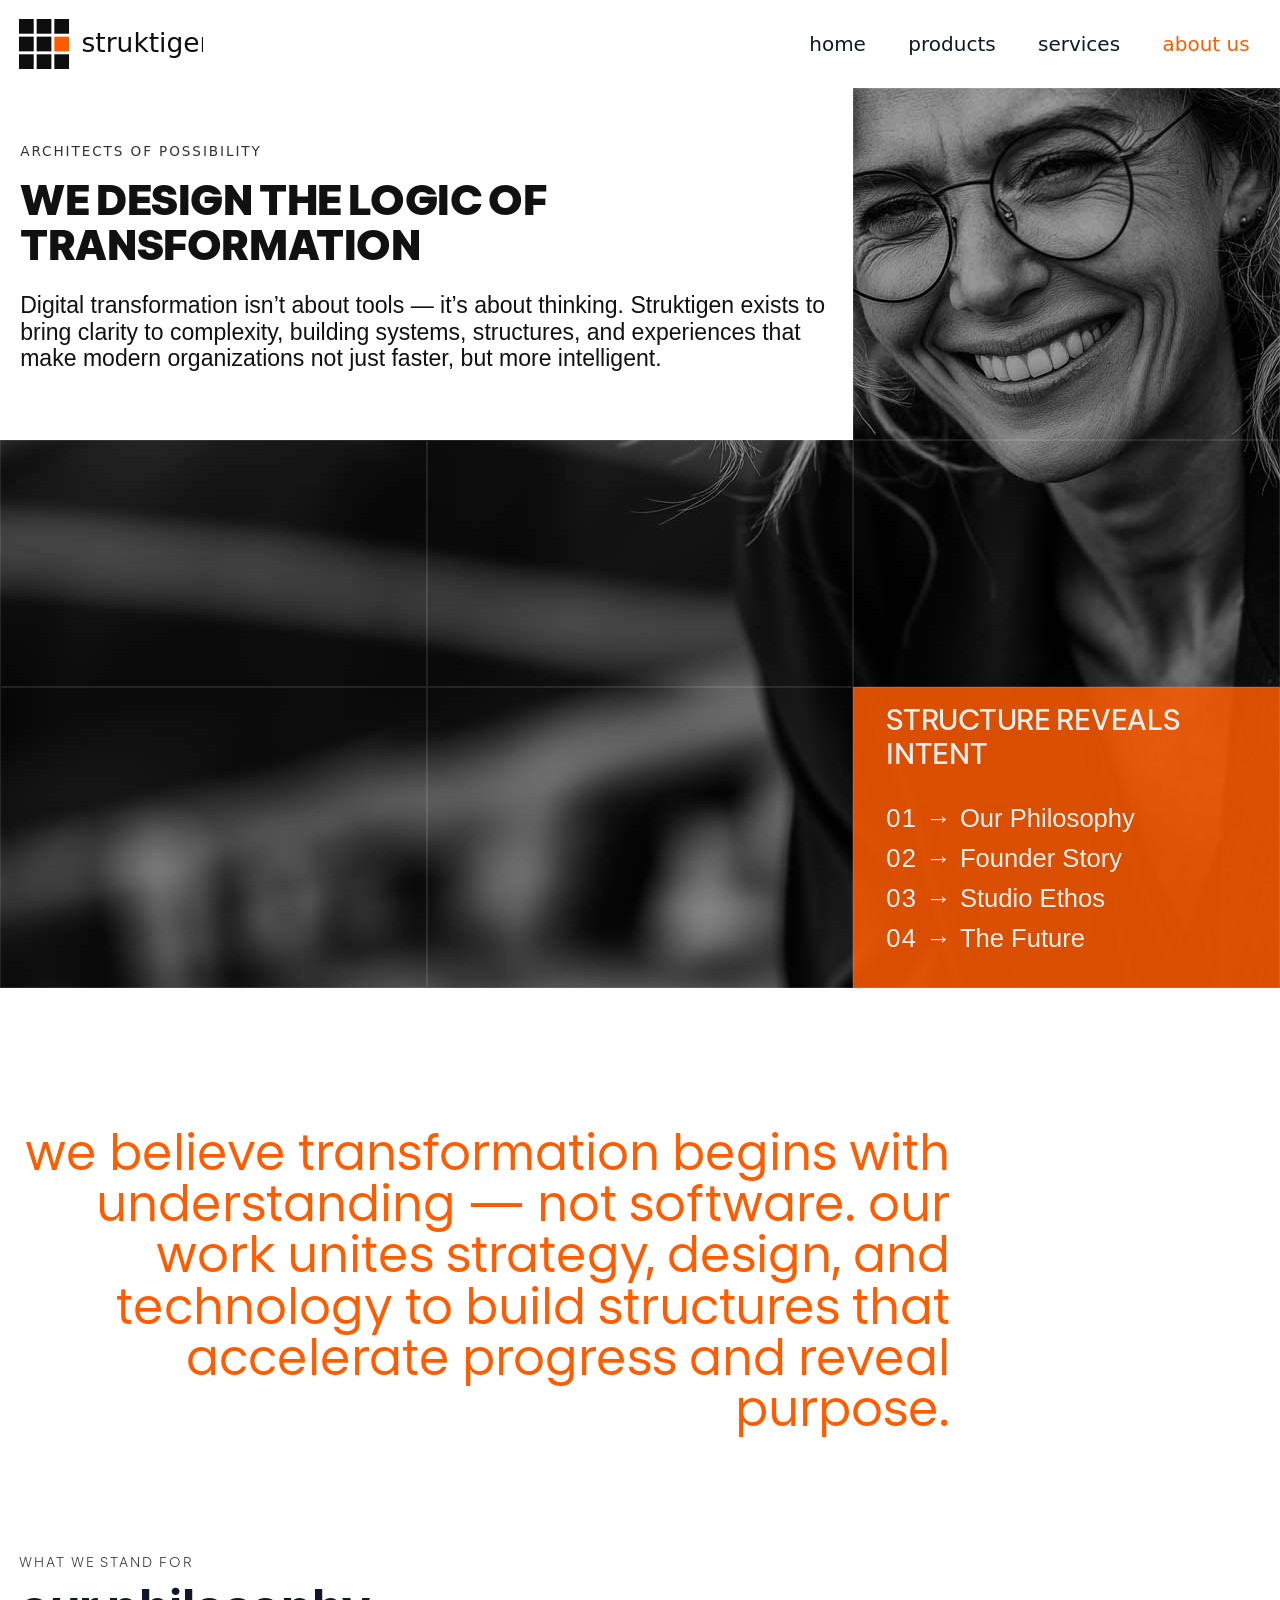
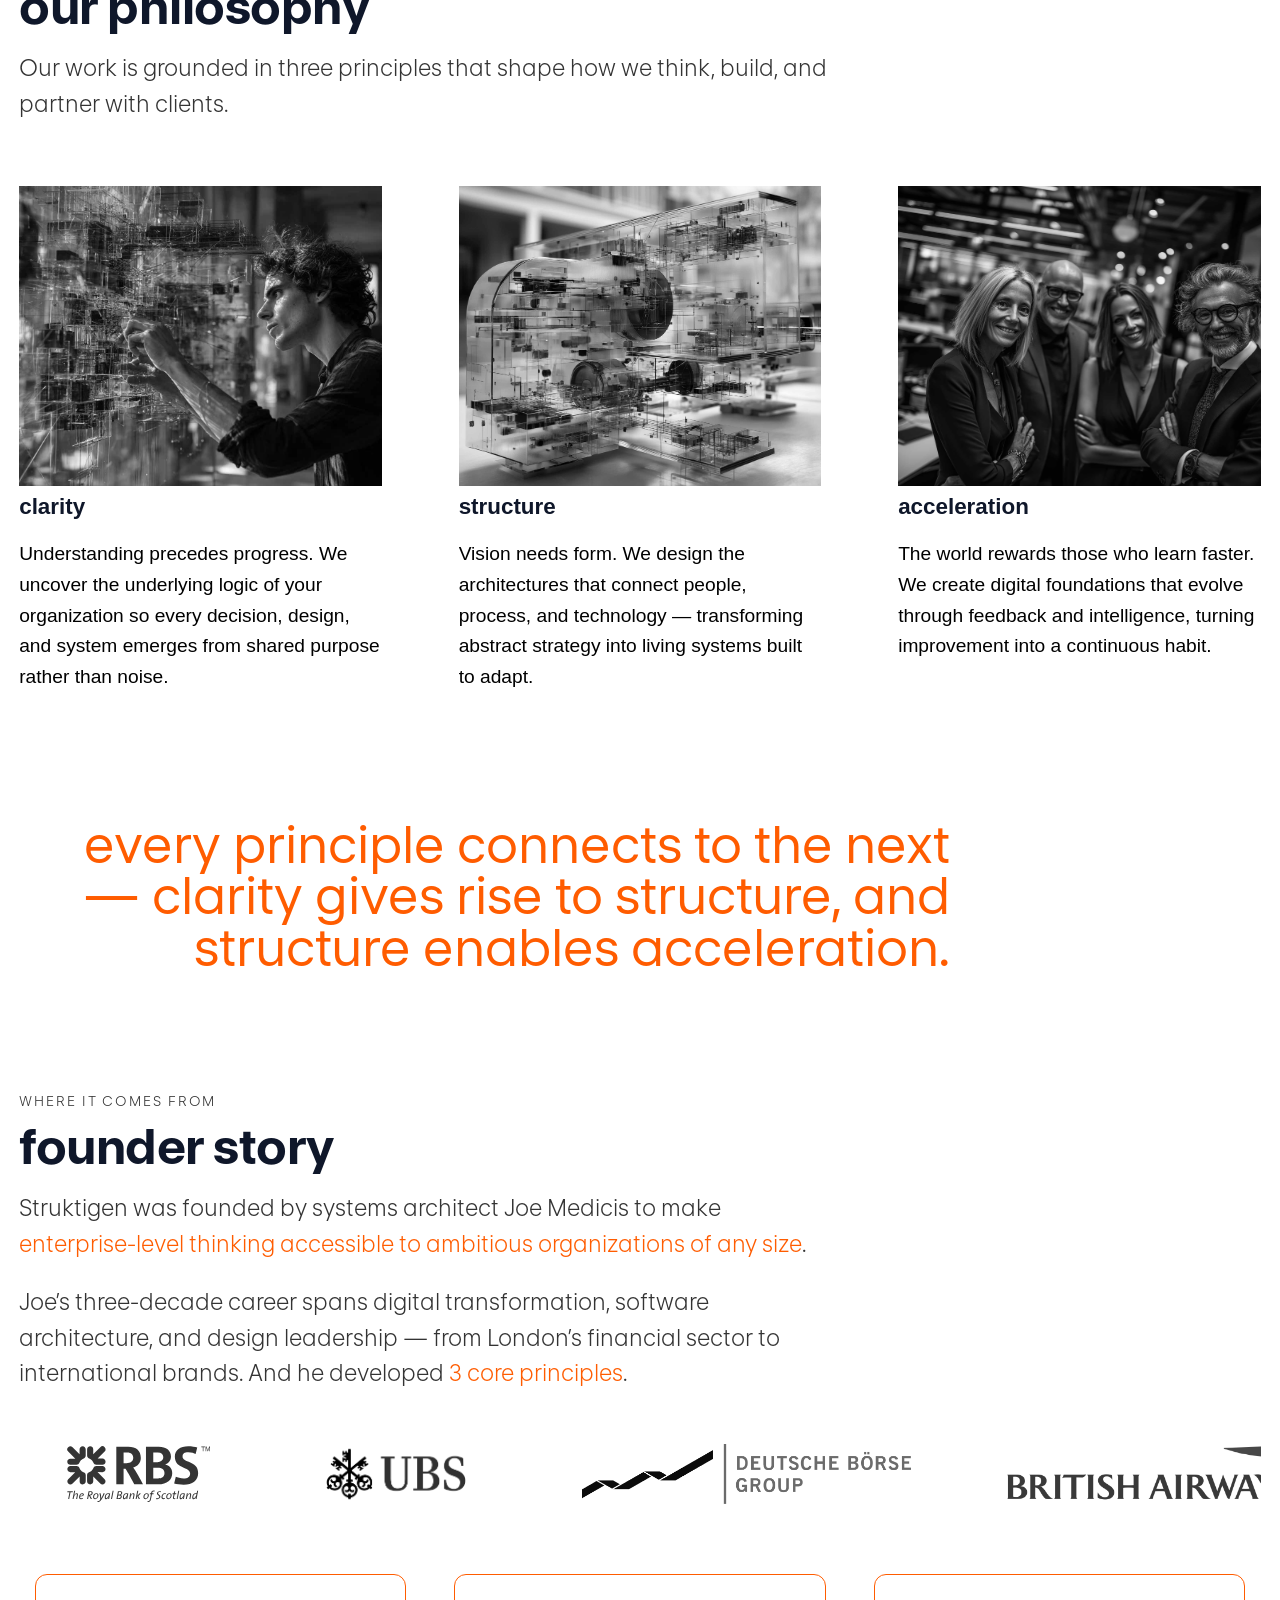
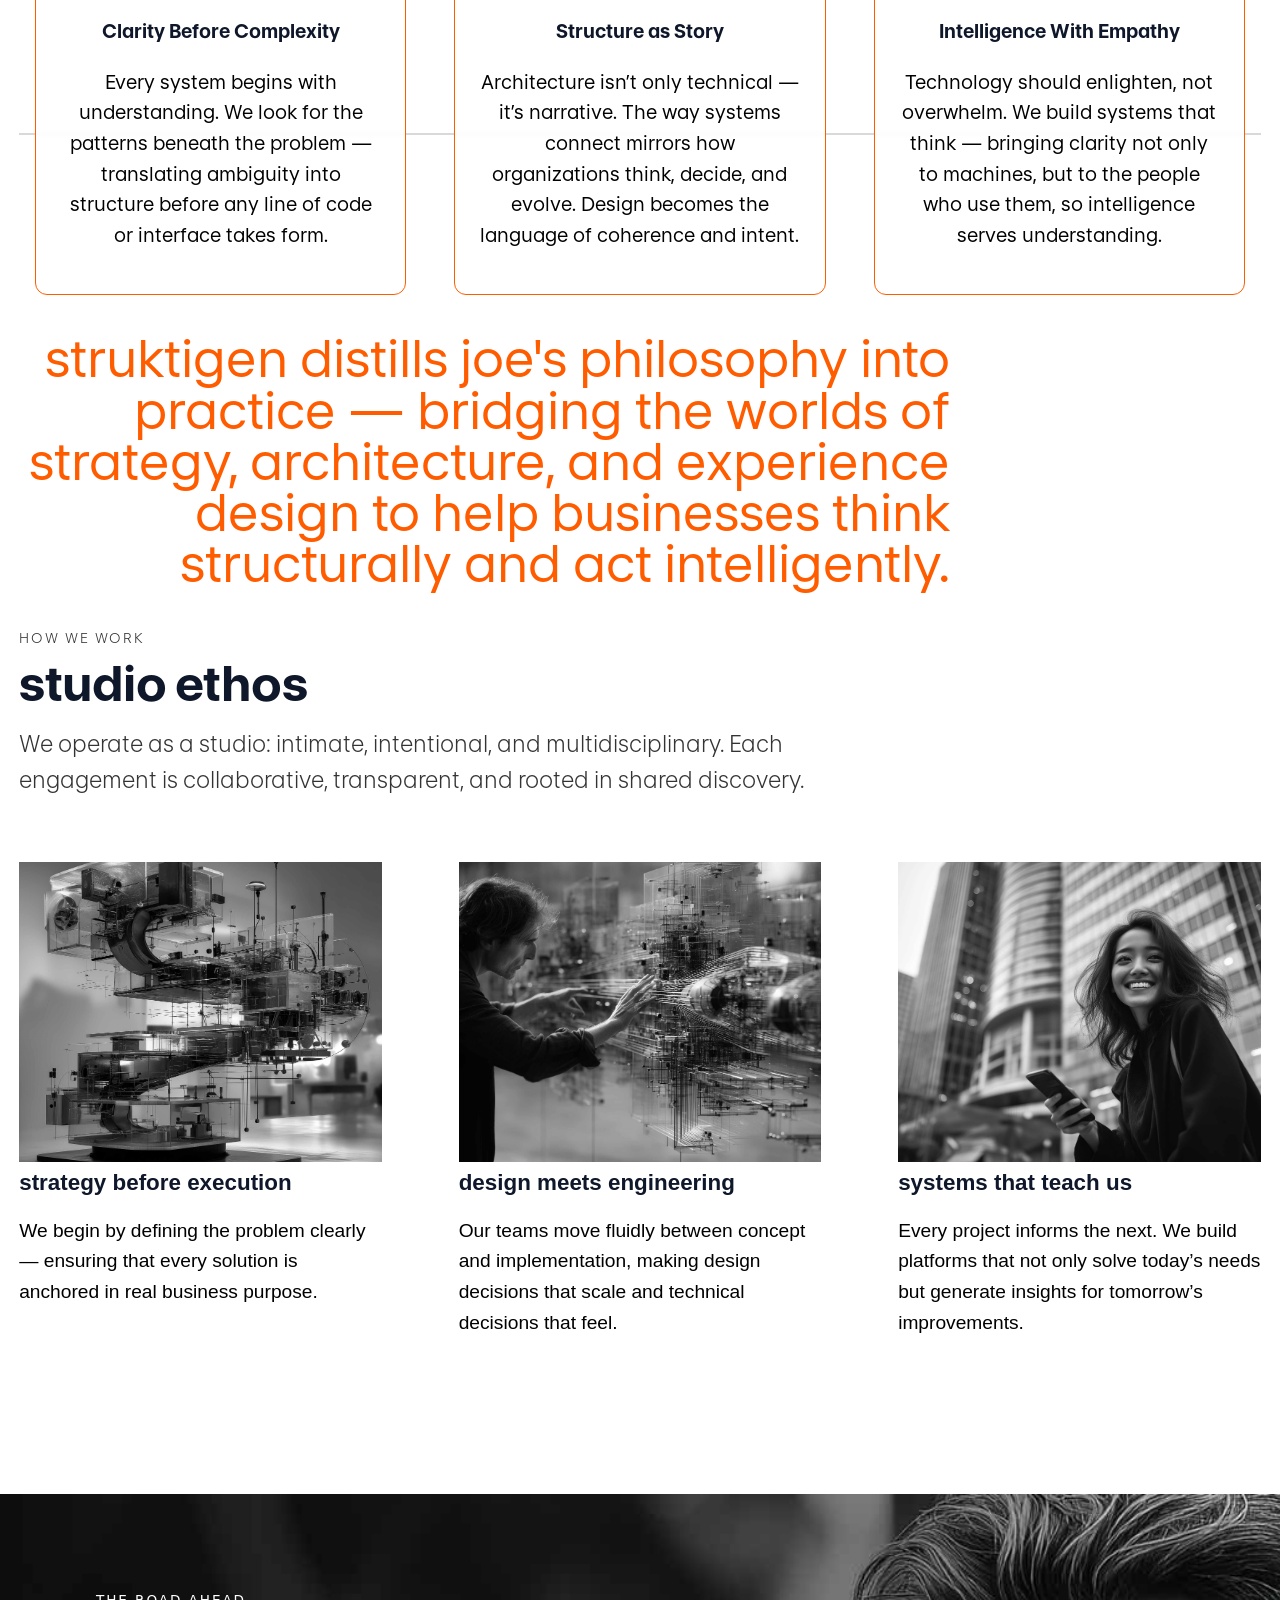
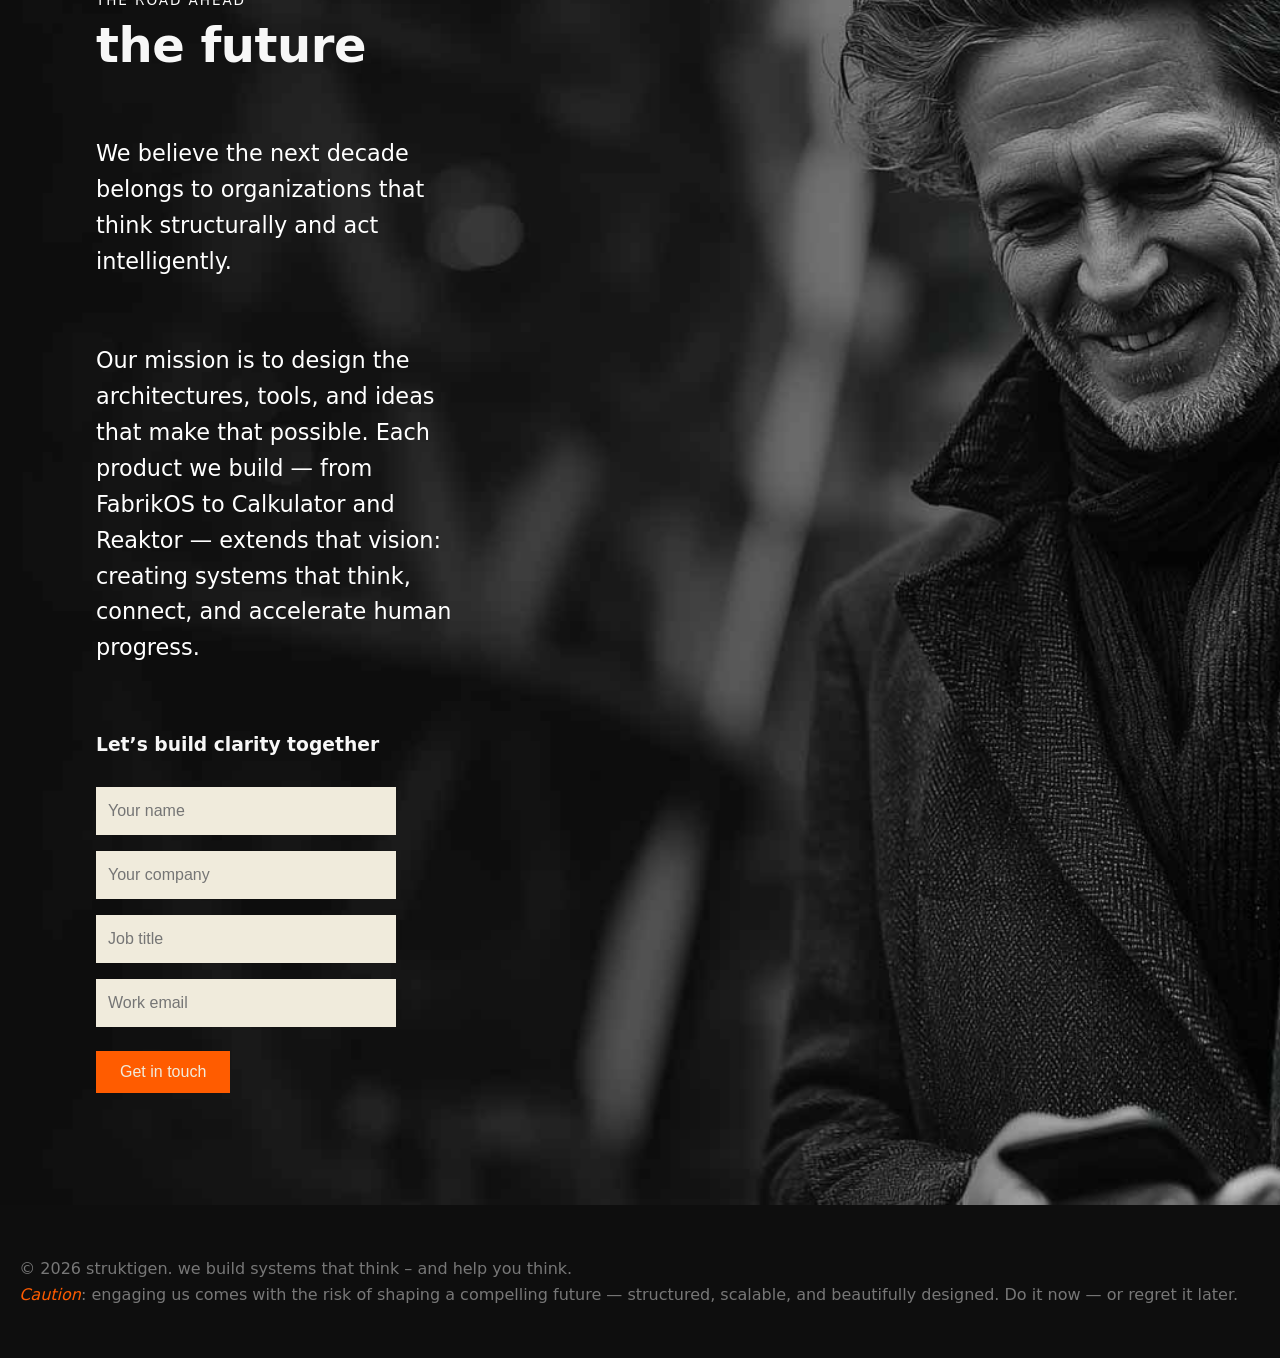
==== about/index.html @ 9c044941 "Added GTM" ====
<!doctype html>

<html lang="en">
<head>
  <meta charset="utf-8" />
  <meta name="viewport" content="width=device-width, initial-scale=1" />
  <title>About Us | Struktigen</title>
  <meta name="description" content="Struktigen exists to bring clarity to complexity — designing the systems, structures, and experiences that make modern organizations faster, smarter, and more human."/>
  <link rel="stylesheet" href="/assets/styles.css" />
  <link rel="icon" href="data:image/svg+xml;utf8,
    <svg xmlns='http://www.w3.org/2000/svg' viewBox='0 0 136 136'>
      <style>
        rect.black { fill: %230E0E0E; }
        rect.accent { fill: %23FF5C00; }
        @media (prefers-color-scheme: dark) {
          rect.black { fill: %23FFFFFF; }
          rect.accent { fill: %23FF5C00; }
        }
      </style>
      <rect width='136' height='136' fill='none'/>
      <g>
        <rect class='black' x='0' y='0' width='40' height='40'/>
        <rect class='black' x='48' y='0' width='40' height='40'/>
        <rect class='black' x='96' y='0' width='40' height='40'/>
        <rect class='black' x='0' y='48' width='40' height='40'/>
        <rect class='black' x='48' y='48' width='40' height='40'/>
        <rect class='accent' x='96' y='48' width='40' height='40'/>
        <rect class='black' x='0' y='96' width='40' height='40'/>
        <rect class='black' x='48' y='96' width='40' height='40'/>
        <rect class='black' x='96' y='96' width='40' height='40'/>
      </g>
    </svg>">  
<!-- Google Tag Manager -->
    <script>(function(w,d,s,l,i){w[l]=w[l]||[];w[l].push({'gtm.start':
    new Date().getTime(),event:'gtm.js'});var f=d.getElementsByTagName(s)[0],
    j=d.createElement(s),dl=l!='dataLayer'?'&l='+l:'';j.async=true;j.src=
    'https://www.googletagmanager.com/gtm.js?id='+i+dl;f.parentNode.insertBefore(j,f);
    })(window,document,'script','dataLayer','GTM-P2HPC898');</script>
    <!-- End Google Tag Manager -->

  <link rel="preconnect" href="https://fonts.googleapis.com">
  <link rel="preconnect" href="https://fonts.gstatic.com" crossorigin>
  <link rel="preload" href="https://fonts.googleapis.com/css2?family=Inter:ital,opsz,wght@0,14..32,100..900;1,14..32,100..900&family=Lato:ital,wght@0,100;0,300;0,400;0,700;0,900;1,100;1,300;1,400;1,700;1,900&family=Special+Gothic+Expanded+One&display=swap" rel="stylesheet">

  <link rel="preload" href="/assets/fonts/guggenheim-sans/woff/Guggenheim-Thin.woff2" as="font" type="font/woff2" >
  <link rel="preload" href="/assets/fonts/guggenheim-sans/woff/Guggenheim-Light.woff2" as="font" type="font/woff2" >
  <link rel="preload" href="/assets/fonts/guggenheim-sans/woff/Guggenheim-Regular.woff2" as="font" type="font/woff2" >
  <link rel="preload" href="/assets/fonts/guggenheim-sans/woff/Guggenheim-Medium.woff2" as="font" type="font/woff2" >
  <link rel="preload" href="/assets/fonts/guggenheim-sans/woff/Guggenheim-Bold.woff2" as="font" type="font/woff2" >
  <link rel="preload" href="/assets/fonts/guggenheim-sans/woff/Guggenheim-Black.woff2" as="font" type="font/woff2" >
  <script defer src="/assets/components.js"></script>
  <script defer src="/assets/navigation.js"></script>
</head>

<body>
    <!-- Google Tag Manager (noscript) -->
    <noscript><iframe src="https://www.googletagmanager.com/ns.html?id=GTM-P2HPC898"
    height="0" width="0" style="display:none;visibility:hidden"></iframe></noscript>
    <!-- End Google Tag Manager (noscript) -->
  <py-header subtitle="">
    <a href="/">home</a>
    <a href="/products/">products</a>
    <a href="/services/">services</a>
    <a href="/about/" class="active">about us</a>
  </py-header>

  <!-- HERO -->
  <section class="hero-container">
    <py-inner-hero
      eyebrow="Architects of Possibility"
      title="We design the logic of transformation"
      lede="Digital transformation isn’t about tools — it’s about thinking. Struktigen exists to bring clarity to complexity, building systems, structures, and experiences that make modern organizations not just faster, but more intelligent."
      focus-title="Structure reveals intent"
      featured-content="<div class='toc'> 
        <div class='toc-entry'><a href='#philosophy' title='Our Philosophy'>Our Philosophy</a></div> 
        <div class='toc-entry'><a href='#founder'  title='Founder Story'>Founder Story</a></div> 
        <div class='toc-entry'><a href='#ethos' title='Studio Ethos'>Studio Ethos</a></div> 
        <div class='toc-entry'><a href='#future' title='The Future'>The Future</a></div>
      </div>"
      image="/assets/img/hero-business-woman-1.jpg"
      overlay="linear-gradient(to bottom, rgba(0,0,0,.05), rgba(0,0,0,.25))"
      position="center 25%"
      min-h="60vh"
      style="product">
    </py-inner-hero>
  </section>

  <main>
    <div class="">

      <!-- INTRO -->
      <div class="wrap" >
        <div class="positioning airy">
        We believe transformation begins with understanding — not software. Our work unites strategy, design, and technology to build structures that accelerate progress and reveal purpose.
        </div>
      </div>

      <!-- PHILOSOPHY -->
      <py-section 
        style="wrap"
        eyebrow="What We Stand For"
        title="Our Philosophy"
        lede="Our work is grounded in three principles that shape how we think, build, and partner with clients."
        style="h3grid nowrap"
        id="philosophy">

        <py-grid style="airy">
          <py-card 
            title="Clarity"
            subtitle="Understanding precedes progress. We uncover the underlying logic of your organization so every decision, design, and system emerges from shared purpose rather than noise."
            image="/assets/img/ai-infra.jpg"></py-card>

          <py-card 
            title="Structure"
            subtitle="Vision needs form. We design the architectures that connect people, process, and technology — transforming abstract strategy into living systems built to adapt."
            image="/assets/img/fabrikos.jpg"></py-card>

          <py-card 
            title="Acceleration"
            subtitle="The world rewards those who learn faster. We create digital foundations that evolve through feedback and intelligence, turning improvement into a continuous habit."
            image="/assets/img/hero3-executive-team-1.jpg"></py-card>
        </py-grid>

        <div class="positioning airy">
          Every principle connects to the next — clarity gives rise to structure, and structure enables acceleration.
        </div>
      </py-section>

      <!-- FOUNDER -->
      <py-section 
        style="wrap"
        eyebrow="Where It Comes From"
        title="Founder Story"
        lede="Struktigen was founded by systems architect Joe Medicis to make <em>enterprise-level thinking accessible to ambitious organizations of any size</em>.<p class='lede'> 
        Joe’s three-decade career spans digital transformation, software architecture, and design leadership — from London’s financial sector to international brands. And he developed <em>3 core principles</em>.</p>"
        style="h3grid nowrap"
        id="founder">

         <py-carousel>

          </py-carousel>

          
          <div class="timeline">
            <div class="node">
                <h3>Clarity Before Complexity</h3>
                <p>Every system begins with understanding. We look for the patterns beneath the problem — translating ambiguity into structure before any line of code or interface takes form.</p>
            </div>

            <div class="node">
                <h3>Structure as Story</h3>
                <p>Architecture isn’t only technical — it’s narrative. The way systems connect mirrors how organizations think, decide, and evolve. Design becomes the language of coherence and intent.</p>
            </div>

            <div class="node">
                <h3>Intelligence With Empathy</h3>
                <p>Technology should enlighten, not overwhelm. We build systems that think — bringing clarity not only to machines, but to the people who use them, so intelligence serves understanding.</p>
            </div>
            </div>

          <div class="positioning">
            Struktigen distills Joe's philosophy into practice — bridging the worlds of strategy, architecture, and experience design to help businesses think structurally and act intelligently.
          </div>
        </div>
      </py-section>

      <!-- ETHOS -->
      <py-section 
        style="wrap"
        eyebrow="How We Work"
        title="Studio Ethos"
        lede="We operate as a studio: intimate, intentional, and multidisciplinary. Each engagement is collaborative, transparent, and rooted in shared discovery."
        style="h3grid nowrap"
        id="ethos">

        <py-grid style="airy">
          <py-card title="Strategy before execution" subtitle="We begin by defining the problem clearly — ensuring that every solution is anchored in real business purpose." image="/assets/img/acrylic-system.jpg"></py-card>
          <py-card title="Design meets engineering" subtitle="Our teams move fluidly between concept and implementation, making design decisions that scale and technical decisions that feel." image="/assets/img/acrylic-interface.jpg"></py-card>
          <py-card title="Systems that teach us" subtitle="Every project informs the next. We build platforms that not only solve today’s needs but generate insights for tomorrow’s improvements." image="/assets/img/hero4-asian-business-woman.jpg"></py-card>
        </py-grid>
      </py-section>

      <!-- FUTURE -->
       <section class="insight-banner last businessman">
        <div class="container">
          <div class="eyebrow">The Road Ahead</div>
          <h2>The Future</h2>
          <p class="lede">
            We believe the next decade belongs to organizations that think structurally and act intelligently.
          </p>
          <p class="lede">
            Our mission is to design the architectures, tools, and ideas that make that possible. 
            Each product we build — from FabrikOS to Calkulator and Reaktor — extends that vision: 
            creating systems that think, connect, and accelerate human progress.
            </p>
          <py-contact-form 
              fields="name, company, title, email" 
              labels='{"name":"Your name","company":"Your company","title":"Job title","email":"Work email"}'
              origin="about"
              title="Let’s build clarity together"
              cta="Get in touch"
              success-msg="Thanks for reaching out! We'll get back to you soon."
              error-msg="Sorry, something went wrong. Please try again later."/>
        </div>
      </section>

    </div>
  </main>

  <py-footer></py-footer>
</body>
</html>
---- assets/styles.css ----
@import url("fonts.css");
@import url("navigation.css");
@import url("grid.css");
@import url("hero.css");
@import url("section.css");
@import url("card.css");
@import url("forms.css");
@import url("carousel.css");
@import url("cta-strip.css");
@import url("popup.css");
@import url("calendar.css");
@import url("faq.css");
/* Minimal, modern styles for Flowen Yôga */
:root{
  --maxw: 1320px;
  --gap: clamp(1.2rem, 5rem, 10rem);
  --radius: 14px;
  --text: #1b1b1d;
  --muted: #333;
  --bg: #ffffff;
  --card: #ffffff;
  --line: #e8e8ef;
  --grid: #d9d9d9;          /* grid line color */
  --brand-white: #f0ebdc;
  /* --brand-primary: #9A0013; */
  --brand-primary: #FF5C00;
  --brand-primary-bg-alpha: rgba(41, 69, 101, 0.5);
  --brand-secondary: #5C00FF;
  --brand-secondary-bg-alpha: rgba(86, 155, 151, 0.5);
  --brand-terciary: #00FF5C;
  --timeline-gap: clamp(1.5rem, 4vw, 3rem);
  --brand-primary-black: #0E0E0E;


  /* Color system */
  --accent-a: #5C00FF;       /* #0057ff; Bauhaus blue */
  --accent-b: #FF5C00;       /* #ff2b70; Bauhaus magenta */
  --accent-c: #00FF5C;       /* #38c172; Bauhaus green */
  /* Opacities for circles */
  --op-a: 0.38;
  --op-b: 0.38;
  --op-c: 0.38;

  /* Sizing */
  --section-pad: clamp(1rem, 3vw, 3rem);
  --circle-size: clamp(24rem, 52vw, 36rem);
  --gap: clamp(1.5rem, 3vw, 3rem);




  /* Calendar Settings below */
  --start-hour: 6;          /* 06:00 */
  --end-hour: 20;           /* 20:00 */
  --hours: calc(var(--end-hour) - var(--start-hour));
  --grid-bg: #f8f9fb;
  --hour-line: #e6e8ee;
  --accent: #3b82f6;        /* podes ajustar a cor do evento */
  --text: #0f172a;
  /* --muted: #64748b; */
  --radius: 10px;
}

/* @media (prefers-color-scheme: dark){
  :root{
    --bg: #e9e9ea;
    --muted: #a9a9ad;
    --text: #0b0b0c;
    --card: #131316;
    --line: #232327;
  }
} */

*{box-sizing:border-box}
html,body{margin:0;padding:0}
body{
  color:var(--text);
  background:var(--bg);
  font-family: system-ui, -apple-system, Segoe UI, Roboto, Ubuntu, 'Helvetica Neue', Arial, 'Noto Sans';
  line-height:1.6;
}

.wrap{
  max-width:var(--maxw);
  margin:0 auto;
  padding:1.2rem
}

a{color:inherit}

header.site{
  /* border-bottom:1px solid var(--line); */
  /* background:var(--card); */
}

header.site .wrap{
  display:flex; flex-wrap:wrap; gap:1rem;
  align-items:center; justify-content:space-between;
}


header.site a.active {
  color: var(--brand-primary);
  cursor:default
}

header.site a.active:hover {
  background: none;
}

.lead{color:var(--muted)}
h2{font-size:clamp(1.2rem,3.2vw,1.6rem)}
/* Grid + Card */

.btn{
  display:inline-block; text-decoration:none;
  border:1px solid var(--line);
  padding:.55rem .85rem; 
}
.btn:hover{filter:brightness(1.05)}
/* Footer */
footer.site{
  /* border-top:1px solid var(--line); */
  background-color: var(--brand-primary-black);

  color: #777;

  padding:2rem 0; 
}

footer.site em {
  color: var(--brand-primary);
}
/* Utilities */
.stack > * + *{margin-top: .8rem;}
section > h2{margin-top:0.6rem}

.left-align{text-align:left;}
.right-align{text-align:right;}
.center{text-align:center;}
.black-text{color:black;}
.discreet {
  color: var(--muted)
}

.brand h1 em {
  font-style: normal;
  /* color: var(--brand-primary); */
}
.brand h1 a {
  text-decoration: none;
}

.linkoption {
  margin-left: 20px;
  width: 100%;
}

.linkoption h4 {
  margin-top: 1rem;
  margin-bottom: 0;
}

.linkoption:first-child h4 {
  margin-top: 2rem;
}

.linkoption .link-description {
  font-family: 'Guggenheim', 'Helvetica Neue', sans-serif;
  font-weight: 100;
  font-size: 1rem;
  display: none;
}

.linkoption:hover .link-description {
  display: block;
}



.circle-section{
      font-family: 'Guggenheim', 'Helvetica Neue', sans-serif;
      position: relative;
      isolation: isolate; /* ensure blending/opacity stays inside */
      /* padding: var(--section-pad); */
      overflow: hidden;
      min-height: 90vh;
      display: grid;
      place-items: center;
    }

    /* Bauhaus grid backdrop: subtle, asymmetric emphasis */
    .circle-section::before{
      content: "";
      position: absolute;
      inset: 0;
      z-index: -2;
      /* background-image:
        linear-gradient(to right, var(--grid) 1px, transparent 1px),
        linear-gradient(to bottom, var(--grid) 1px, transparent 1px),
        repeating-linear-gradient(to right, transparent 0, transparent 19px, color-mix(in oklab, var(--grid), transparent 60%) 20px),
        repeating-linear-gradient(to bottom, transparent 0, transparent 19px, color-mix(in oklab, var(--grid), transparent 60%) 20px); */
      background-size: 120px 120px, 120px 120px, 20px 20px, 20px 20px;
      background-position: 0 0, 0 0, 0 0, 0 0;
      opacity: 0.5;
    }

    /* A stronger, off-axis guideline to add asymmetry */
    .circle-section::after{
      content: "";
      position: absolute;
      inset: -20% -10% -10% -20%;
      z-index: -1;
      /* background:
        linear-gradient(75deg, transparent 49.7%, color-mix(in oklab, var(--grid), #000 5%) 50%, transparent 50.3%); */
      opacity: 0.5;
      pointer-events: none;
    }

    .circle-section .circle-container{
      width: min(1100px, 100%);
      margin: 0 auto;
      display: grid;
      gap: var(--gap);
    }

    .circle-section header.circle-section-head{
      text-align: center;
      margin-bottom: clamp(2rem, 4vw, 3rem);
    }

    /* .circle-section .eyebrow{
      text-transform: uppercase;
      letter-spacing: .14em;
      font-size: .85rem;
      color: var(--muted-ink);
    } */

    .circle-section h2{
      margin: .5rem 0 0;
      font-size: clamp(2rem, 4vw, 3rem);
      line-height: 1.1;
      font-weight: 600;
      letter-spacing: -0.01em;
    }

    .circle-section .principles-wrap{
      position: relative;
      display: grid;
      place-items: center;
      min-height: calc(var(--circle-size) + 8rem);
    }

    .circle-section .circles{
      position: relative;
      width: calc(var(--circle-size) * 1.9);
      max-width: 100%;
      aspect-ratio: 2 / 1.2;
      margin: 7.5rem 0
    }

    .circle-section .circle{
      position: absolute;
      width: var(--circle-size);
      height: var(--circle-size);
      border-radius: 50%;
      display: grid;
      place-items: center;
      padding: clamp(1rem, 2.5vw, 2rem);
      text-align: center;
      backdrop-filter: blur(0.5px);
      transition: transform .6s cubic-bezier(.2,.8,.2,1), filter .6s ease;
    }

    .circle-section .circle .label{
      font-size: clamp(1.1rem, 1.6vw, 1.4rem);
      font-weight: 800;
      letter-spacing: .02em;
      text-transform: uppercase;
      line-height: 1.2;
    }

    .circle-section .circle .desc{
      margin-top: .6rem;
      font-size: clamp(.9rem, 1.2vw, 1rem);
      color: var(--muted-ink);
      max-width: 28ch;
    }

    /* Positions for overlap */
    .circle-section .circle.a{ 
      left: 0; 
      top: 12%; 
      background: color-mix(in oklab, var(--accent-a), white 84%);
      box-shadow: 0 0 0 1px color-mix(in oklab, var(--accent-a), black 82%) inset;
      opacity: var(--op-a);
    }
    .circle-section .circle.b{ 
      left: 50%; 
      transform: translateX(-50%);
      top: -2%; 
      background: color-mix(in oklab, var(--accent-b), white 84%);
      box-shadow: 0 0 0 1px color-mix(in oklab, var(--accent-b), black 82%) inset;
      opacity: var(--op-b);
    }
    .circle-section .circle.c{ 
      right: 0; 
      top: 18%; 
      background: color-mix(in oklab, var(--accent-c), white 84%);
      box-shadow: 0 0 0 1px color-mix(in oklab, var(--accent-c), black 82%) inset;
      opacity: var(--op-c);
    }

    /* Content card floating over intersections */
    .circle-section .legend{
      position: relative;
      margin-top: clamp(1rem, 2.5vw, 2rem);
      display: grid;
      grid-template-columns: repeat(3, minmax(0, 1fr));
      gap: var(--gap);
    }

    .circle-section .card{
      background: rgba(255,255,255,.8);
      border: 1px solid #e6e6e6;
      border-radius: 16px;
      padding: clamp(1rem, 2.2vw, 1.25rem);
      backdrop-filter: blur(2px);
      box-shadow: 0 8px 24px rgba(0,0,0,.05);
    }

    .circle-section .card h3{
      margin: 0 0 .35rem;
      font-size: 1rem;
      letter-spacing: .08em;
      text-transform: uppercase;
    }

    .circle-section .card p{
      margin: 0;
      color: var(--muted-ink);
      font-size: .95rem;
    }

    /* Hover/Focus micro-interactions */
    .circle:hover{ 
      transform: translateY(-2px) scale(1.02); 
      filter: saturate(1.1); 
      filter: saturate(0.8);
      opacity: 60% !important; 
      z-index: 1;
    }
    .circle-section .card:hover{ transform: translateY(-2px); box-shadow: 0 10px 28px rgba(0,0,0,.08); }

    .circles:has(.circle:hover) .circle:not(:hover) {
      opacity: 0.15;
      filter: blur(1px);
    }
    /* Reduced motion */
    @media (prefers-reduced-motion: reduce){
      .circle-section .circle, .circle-section .card{ transition: none; }
    }

    /* Responsive */
    @media (max-width: 920px){
      :root{ --circle-size: clamp(14rem, 46vw, 20rem); }
      .legend{ grid-template-columns: 1fr; }
      .circle-section{ min-height: auto; }
    }

    @media (max-width: 600px){
      :root{ --circle-size: clamp(12rem, 64vw, 18rem); }
      .circles{ aspect-ratio: 1 / 1; width: 100%; }
      .circle.a{ left: 8%; top: 22%; }
      .circle.b{ left: 50%; top: 6%; transform: translateX(-50%); }
      .circle.c{ right: 8%; top: 38%; }
    }


    section.provenance {
      font-family: 'Guggenheim', 'Helvetica Neue', sans-serif;
      position: relative;
      isolation: isolate;
      overflow: hidden;
      padding: var(--pad);
      /* min-height: 80vh; */
      display: grid;
      /* place-items: center; */
      margin-top: 5rem;
    }

    section.provenance::before {
      content: "";
      position: absolute;
      inset: 0;
      /* background-image:
        linear-gradient(to right, var(--grid) 1px, transparent 1px),
        linear-gradient(to bottom, var(--grid) 1px, transparent 1px); */
      background-size: 100px 100px;
      opacity: 0.35;
      z-index: -1;
    }

    section.provenance .container {
      /* width: min(1100px, 100%); */
      /* margin: 0 auto; */
    }

    /* --- Horizontal logo carousel --- */

    section.provenance .node h3 {
      font-size: 1.1rem;
      text-transform: uppercase;
      letter-spacing: .05em;
      margin-bottom: .5rem;
    }

    section.provenance .node p {
      color: var(--muted);
      font-size: 1rem;
      line-height: 1.4;
    }

    section.provenance footer.section-foot {
      text-align: center;
      margin-top: var(--timeline-gap);
    }

    section.provenance .button {
      display: inline-block;
      text-decoration: none;
      text-transform: uppercase;
      letter-spacing: .1em;
      padding: .9rem 1.6rem;
      background: var(--brand-primary);
      color: #fff;
      /* border-radius: 2rem; */
      font-size: 0.75rem;
      font-weight: 400;
      transition: background .3s ease;
      margin: 1rem 0;
    }

    section.provenance .button:hover {
      background: color-mix(in srgb, var(--accent), #000 20%);
    }


.insight-banner {
  background: url("/assets/img/aifemale.jpg");
  background-position: center;
  background-size: cover;
  background-repeat: no-repeat;
  color: #f7f7f7;
  /* text-align: center; */
  padding: clamp(5rem, 5vw, 4rem) 1.5rem;
  position: relative;
  overflow: hidden;
  margin: 6rem 0;
  padding: clamp(4rem, 8vw, 6rem) ;
}

.insight-banner.businessman {
  background: url("/assets/img/businessman-london.jpg");
  background-position: center;
  background-size: cover;
  background-repeat: no-repeat;
}

/* .insight-banner::before {
  content: "";
  position: absolute;
  inset: 0;
  background-image: 
    linear-gradient(to right, rgba(255,255,255,.06) 1px, transparent 1px),
    linear-gradient(to bottom, rgba(255,255,255,.06) 1px, transparent 1px);
  background-size: 120px 120px;
  opacity: 0.2;
} */

.insight-banner .eyebrow {
  color: white;
}

.insight-banner .lede {
  color: white;
  max-width: 33%;
  margin: 4rem 0;
}

.insight-banner .cta {
  margin: 4rem 0;
}

.insight-banner .button {
  padding: 1rem;
  text-decoration: none;
  
}
.insight-banner .button.alt {
  background: #f7f7f7;
  color: #111;
}
.insight-banner .button.alt:hover {
  background: #ddd;
}


@media (max-width: 600px) {
  .wrap {
   padding: 0.75rem;
   
  }

  .insight-banner {
    padding: 2rem;
  }

  .insight-banner .lede {
    max-width: 90%;
    text-shadow: 0 5px 10px rgba(0,0,0,.85);
  }

  .insight-banner.businessman {
    background-position: 60%;
  }
}
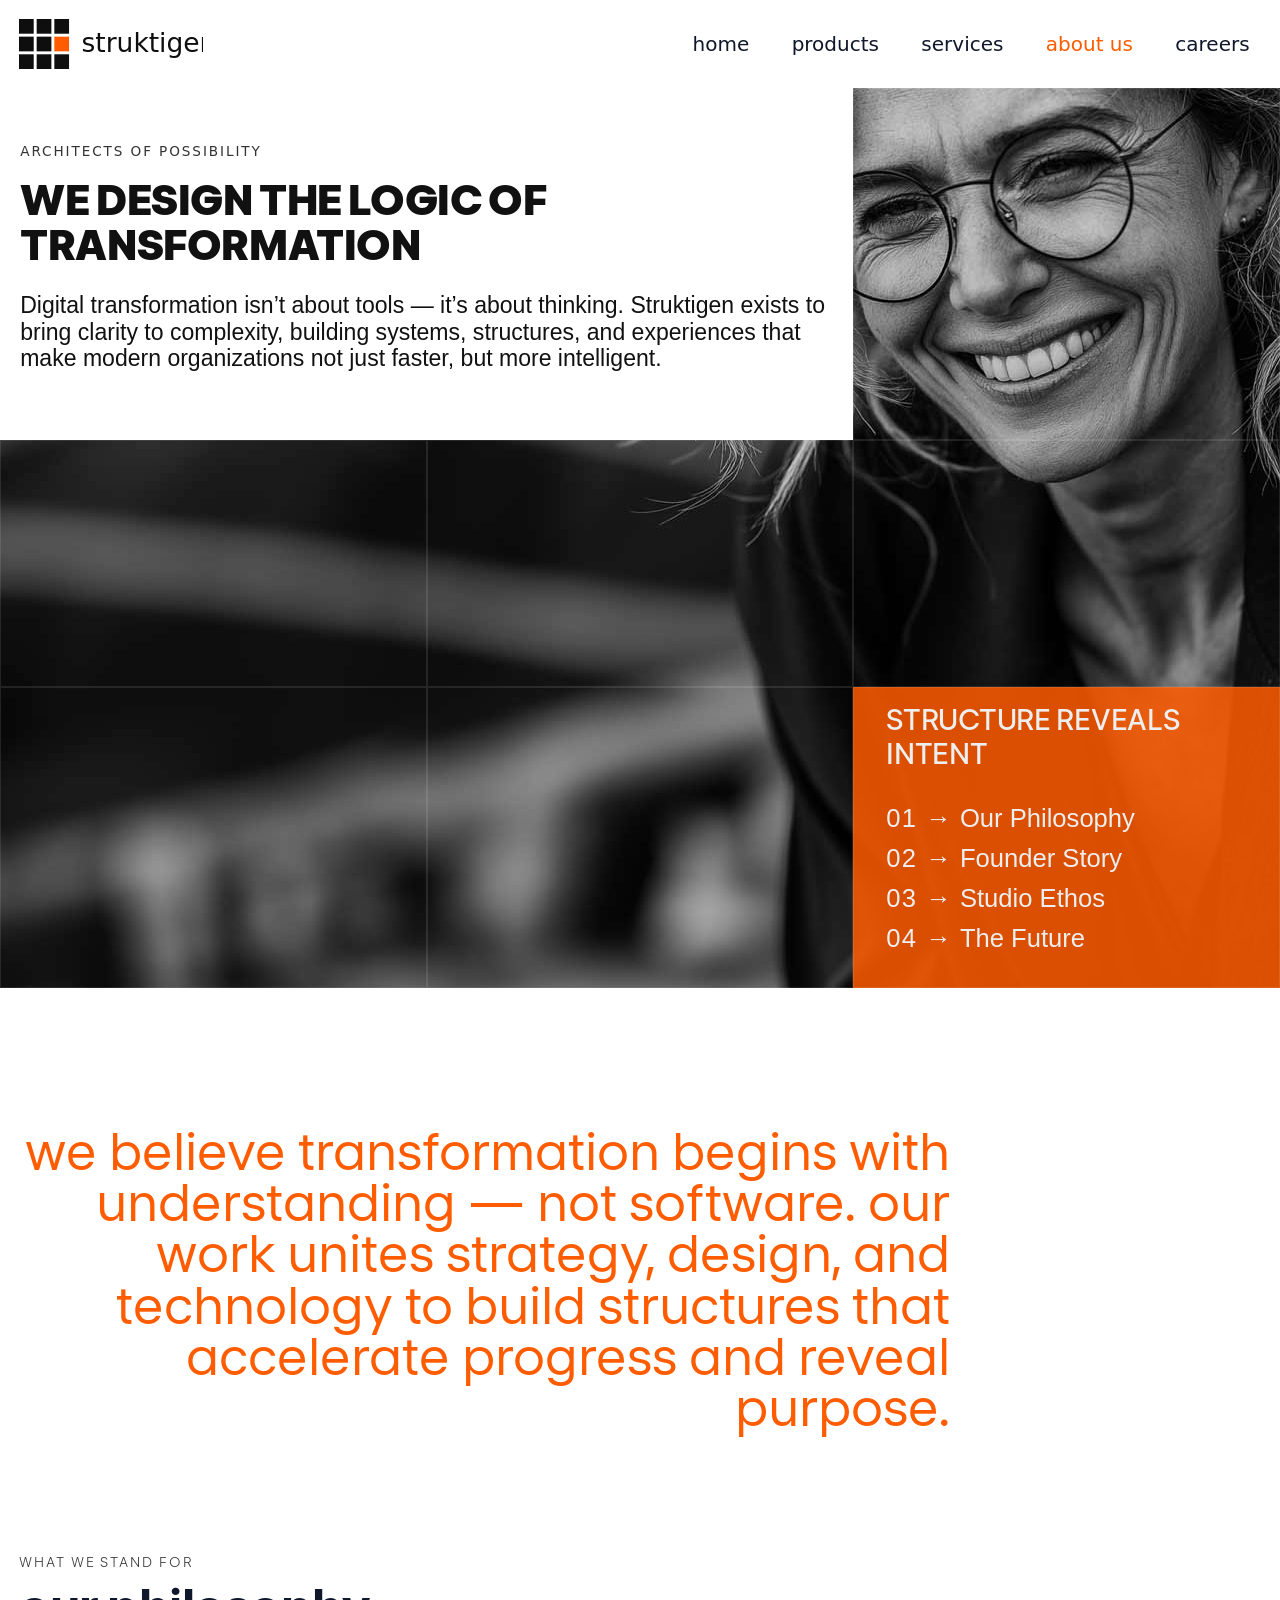
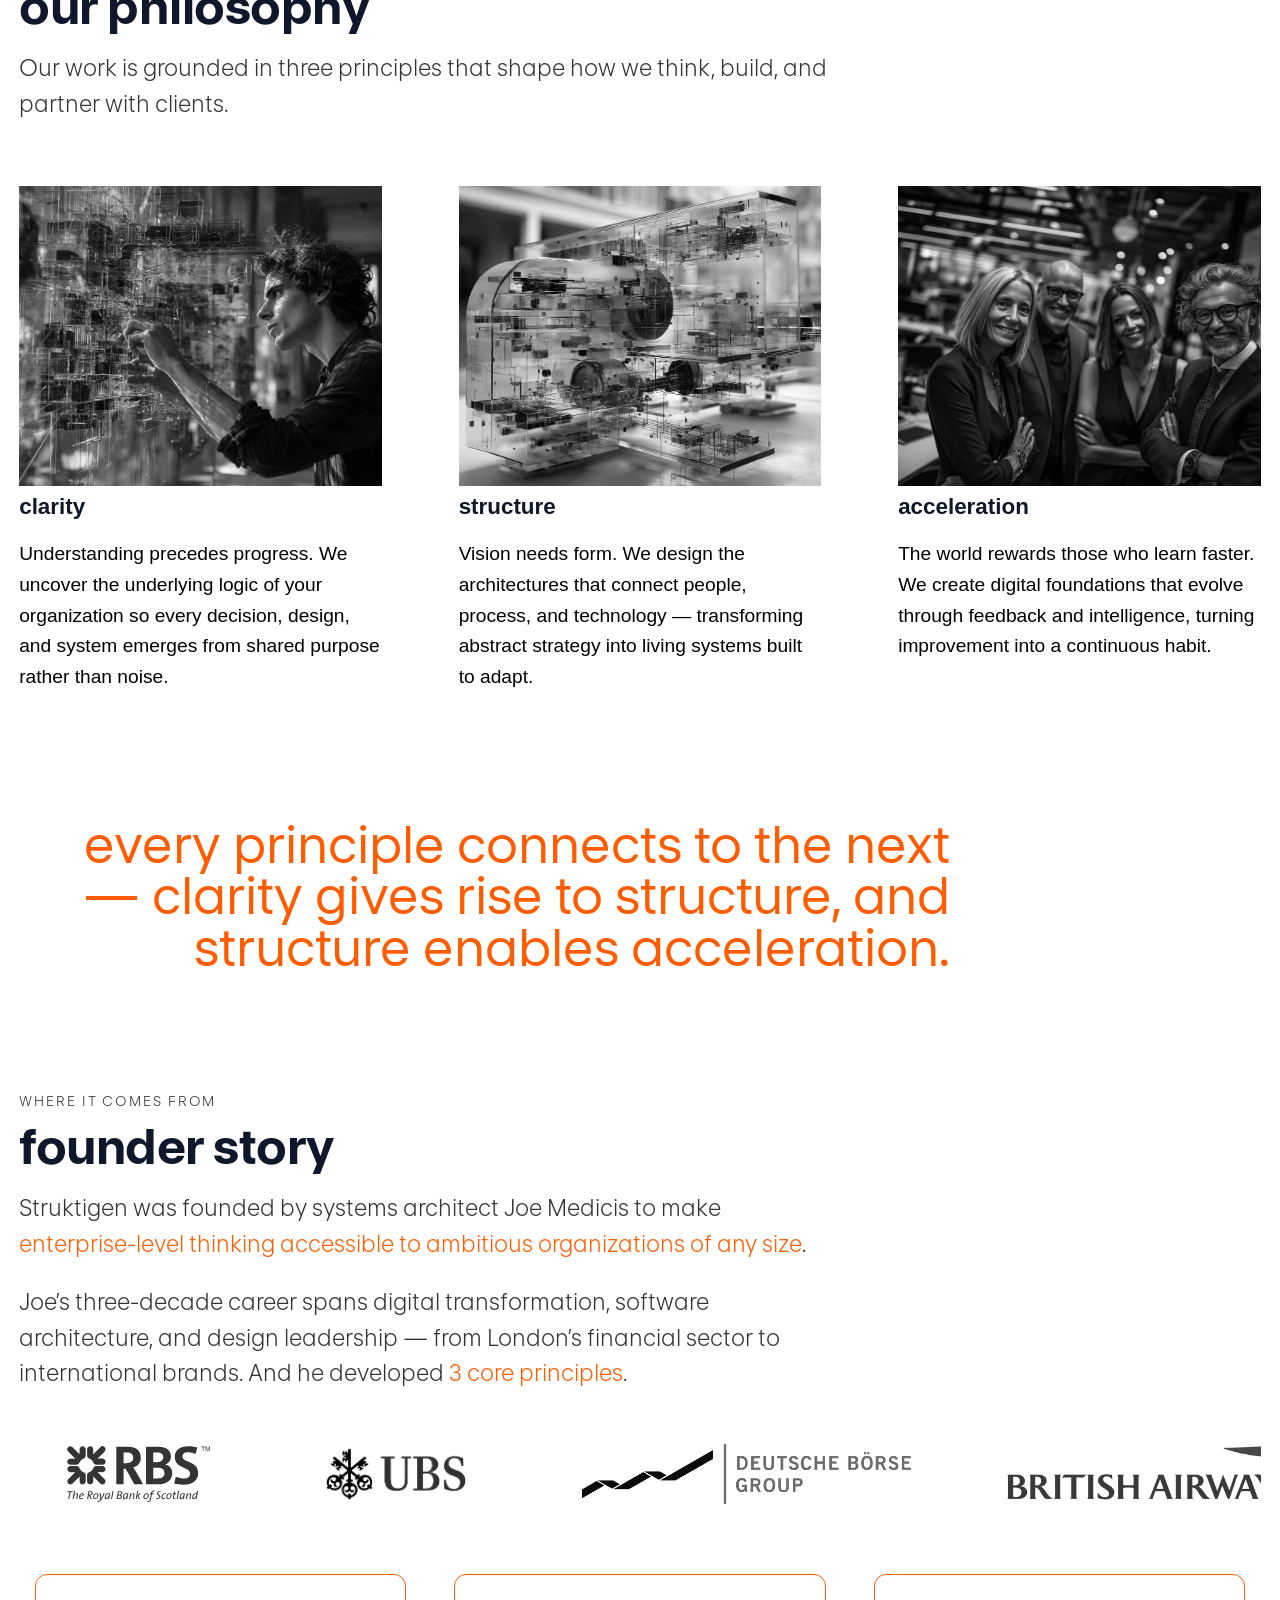
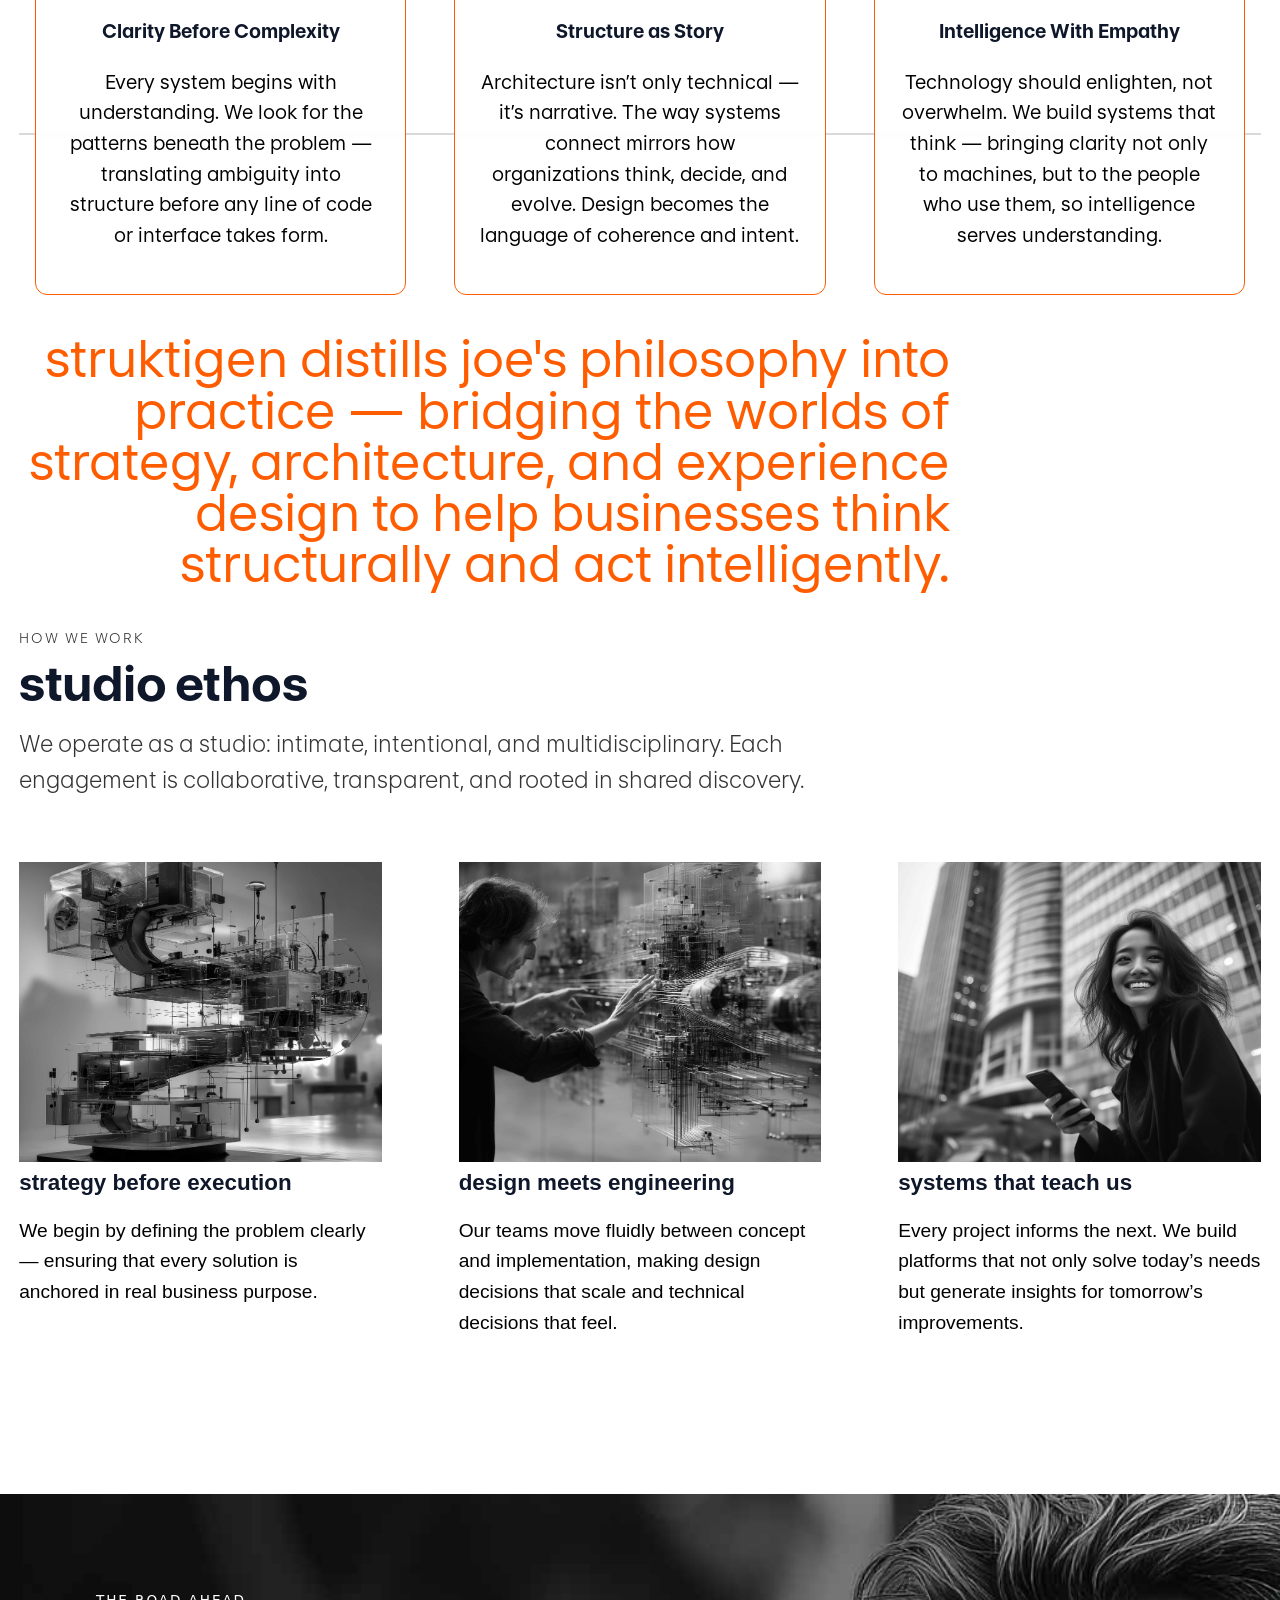
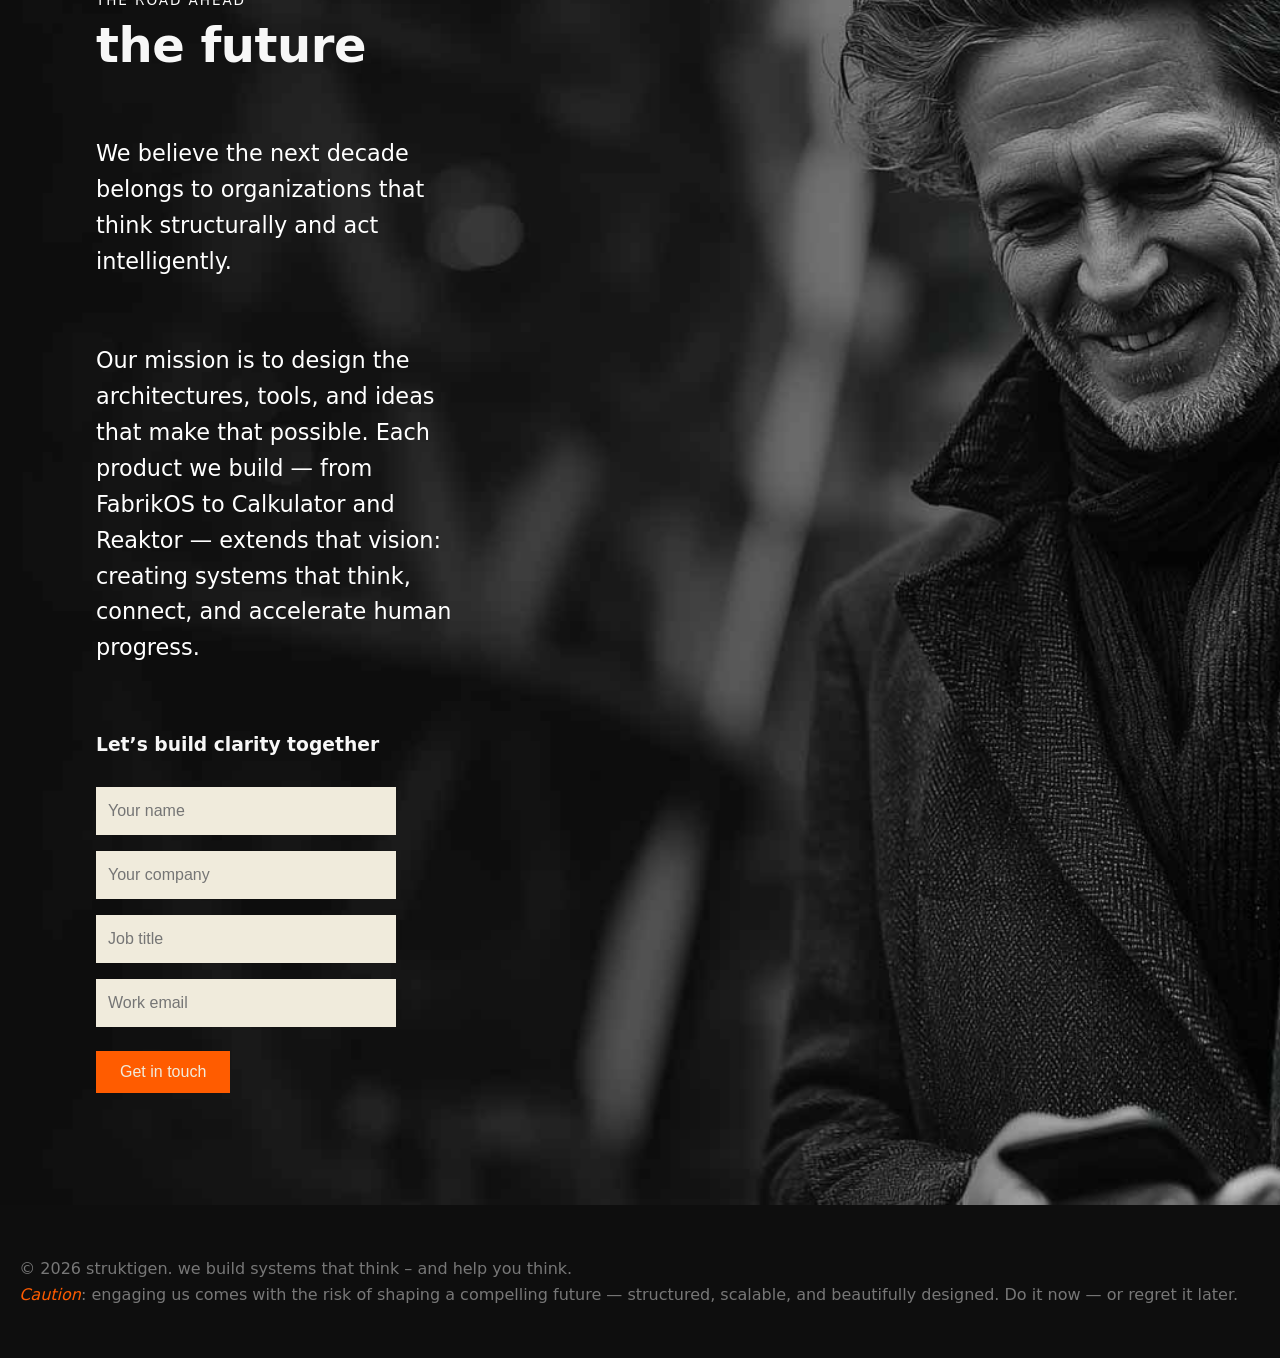
==== commit ccc0f44d: "opern graph annotations" ====
--- a/about/index.html
+++ b/about/index.html
@@ -6,6 +6,11 @@
   <meta name="viewport" content="width=device-width, initial-scale=1" />
   <title>About Us | Struktigen</title>
   <meta name="description" content="Struktigen exists to bring clarity to complexity — designing the systems, structures, and experiences that make modern organizations faster, smarter, and more human."/>
+  <meta property="og:title" content="About Us | Struktigen" />
+  <meta property="og:description" content="Struktigen designs systems, structures, and experiences that make modern organizations faster, smarter, and more human." />
+  <meta property="og:type" content="article" />
+  <meta property="og:url" content="https://struktigen.com/about/" />
+  <meta property="og:image" content="https://struktigen.com/assets/img/og/about.jpg" />
   <link rel="stylesheet" href="/assets/styles.css" />
   <link rel="icon" href="data:image/svg+xml;utf8,
     <svg xmlns='http://www.w3.org/2000/svg' viewBox='0 0 136 136'>
@@ -62,6 +67,8 @@
     <a href="/products/">products</a>
     <a href="/services/">services</a>
     <a href="/about/" class="active">about us</a>
+    <a href="/careers/">careers</a>
+
   </py-header>
 
   <!-- HERO -->
--- a/assets/styles.css
+++ b/assets/styles.css
@@ -505,6 +505,12 @@
   background: #ddd;
 }
 
+.cky-btn-revisit-wrapper {
+  background-color: #111 !important;
+  left: unset !important;
+  right: 15px !important;
+
+}
 
 @media (max-width: 600px) {
   .wrap {
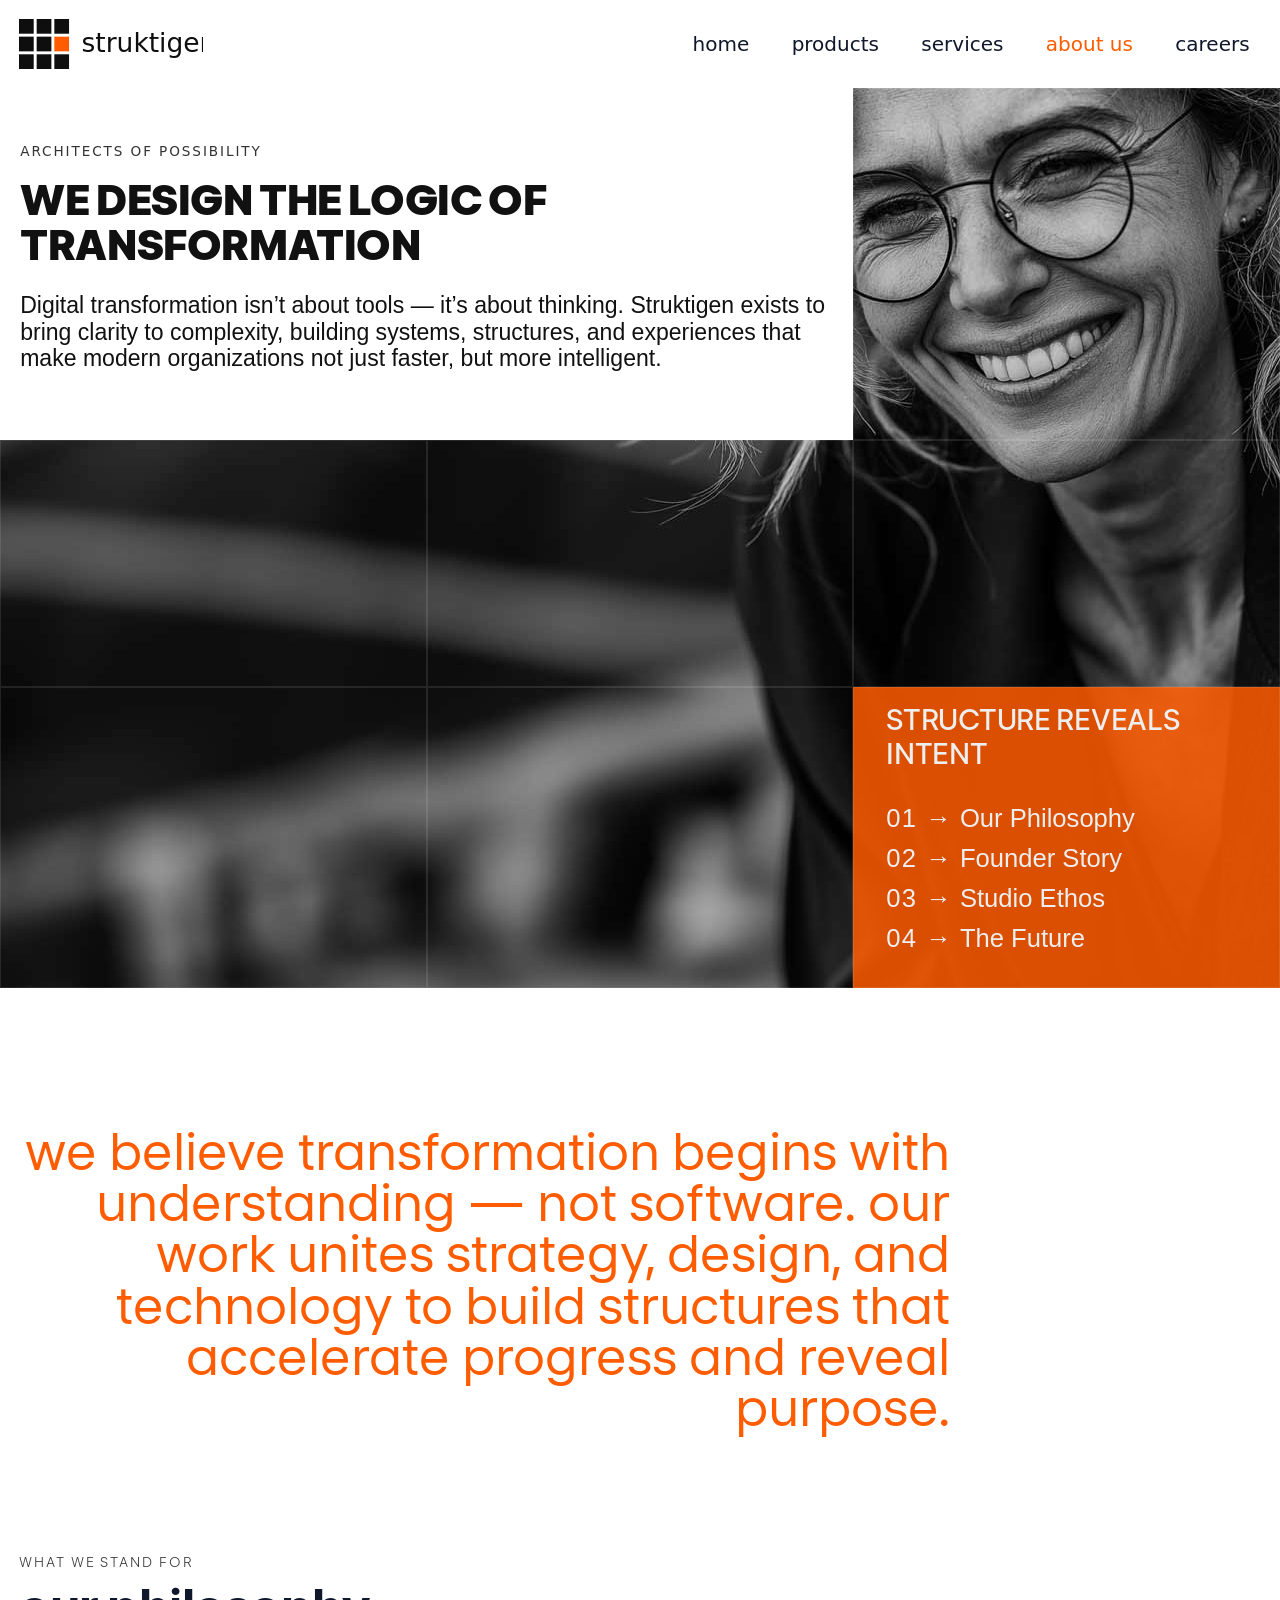
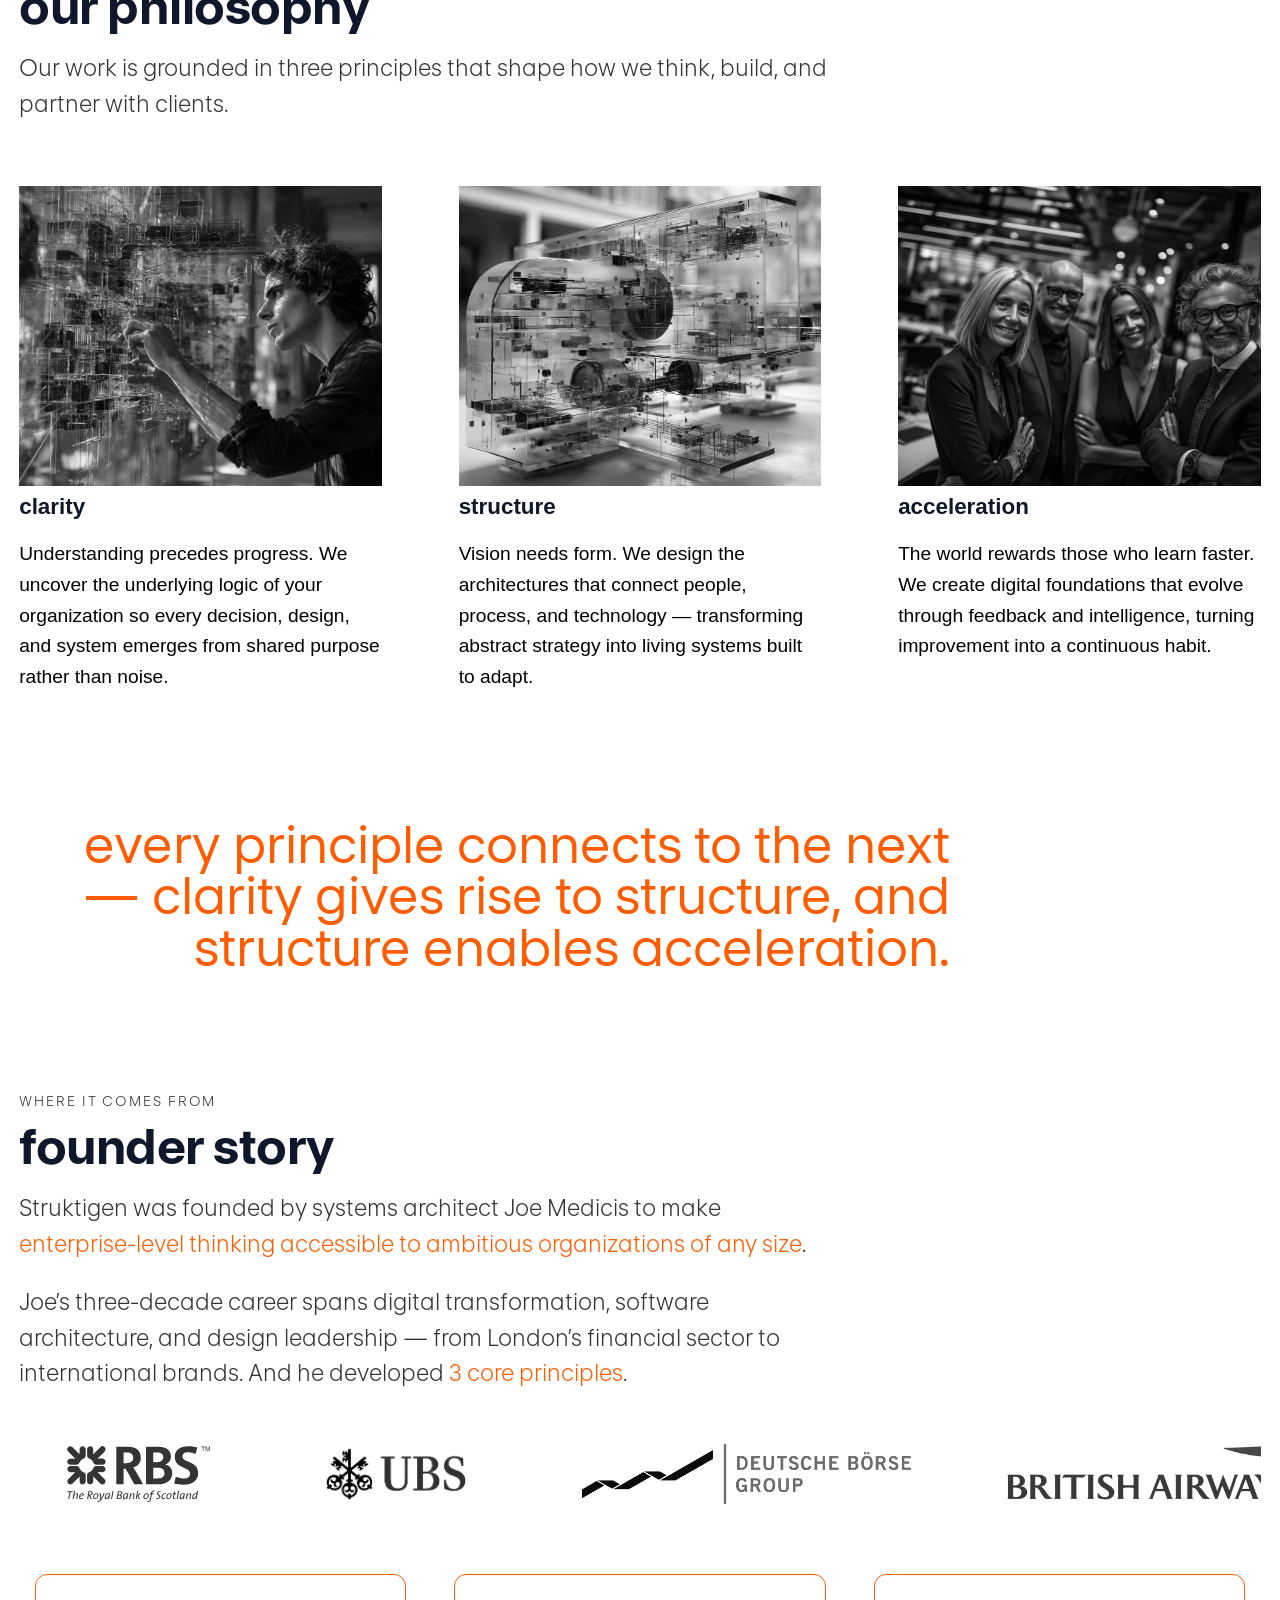
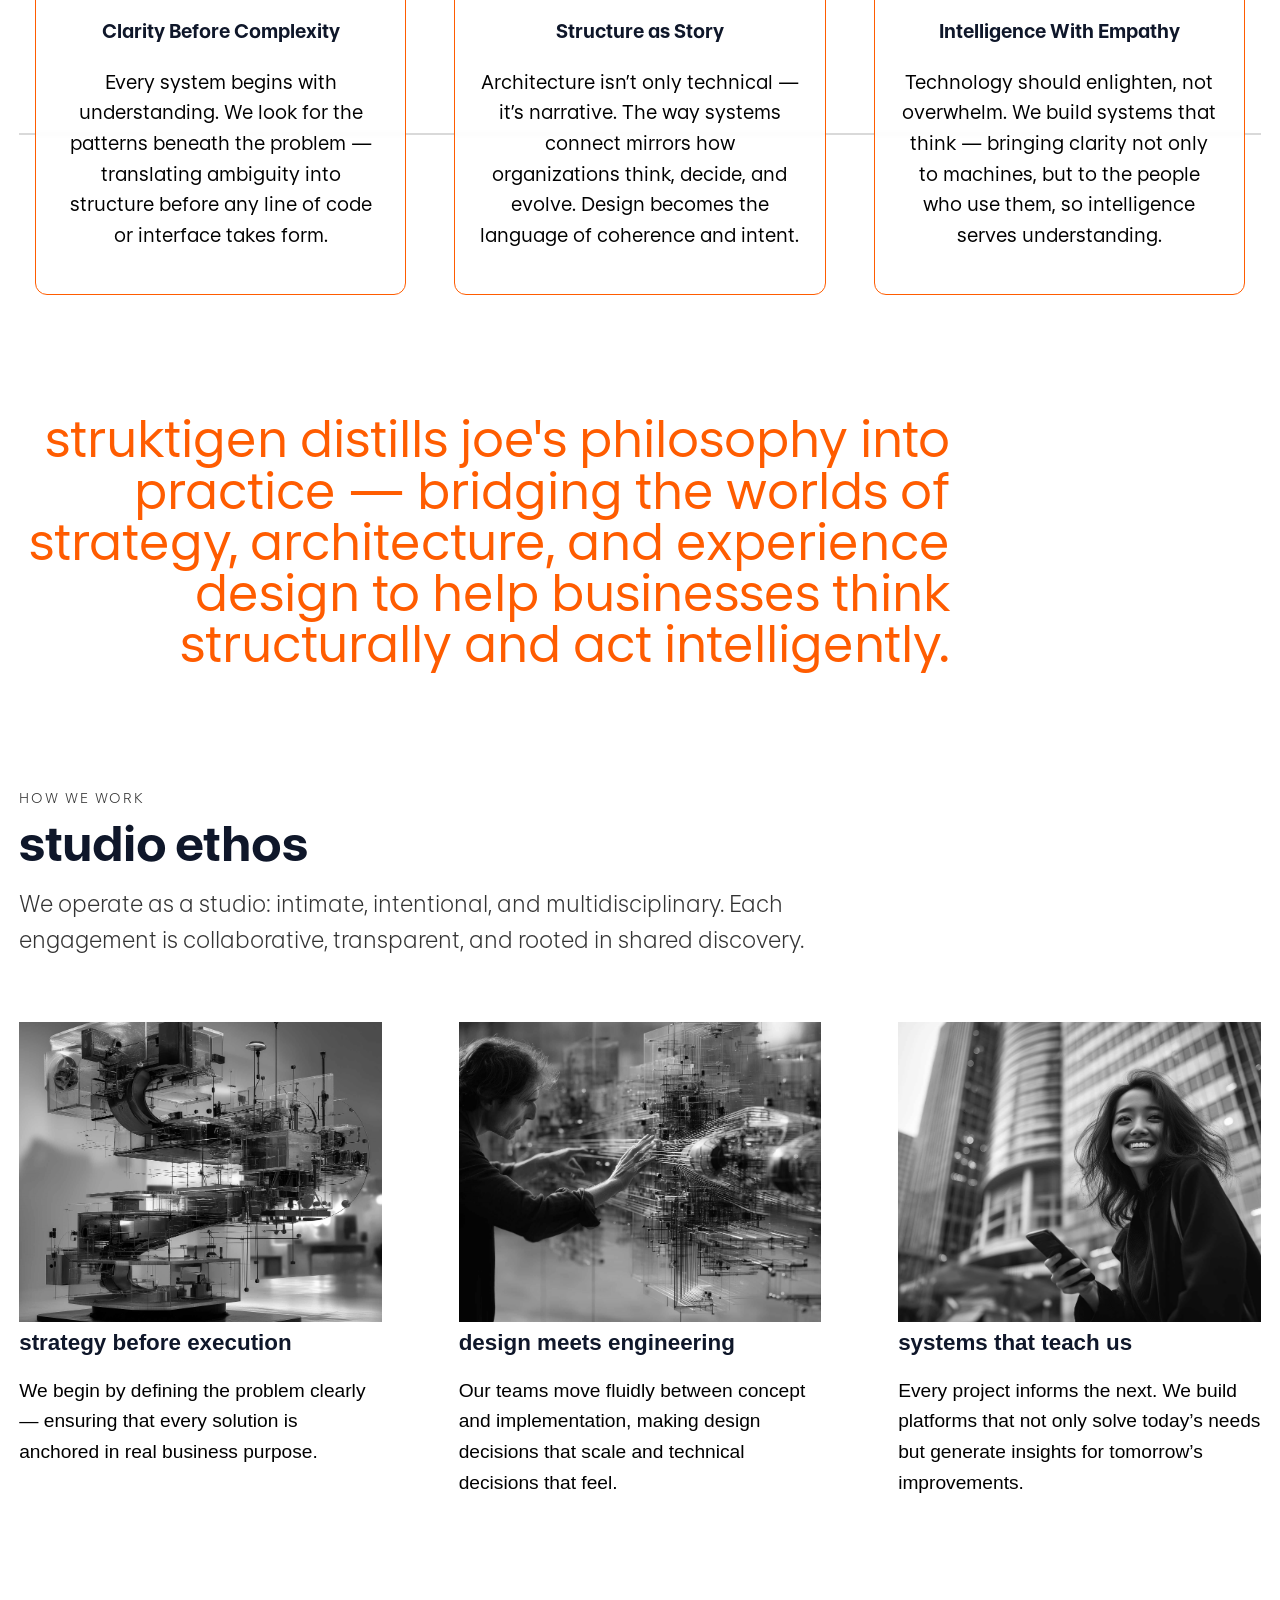
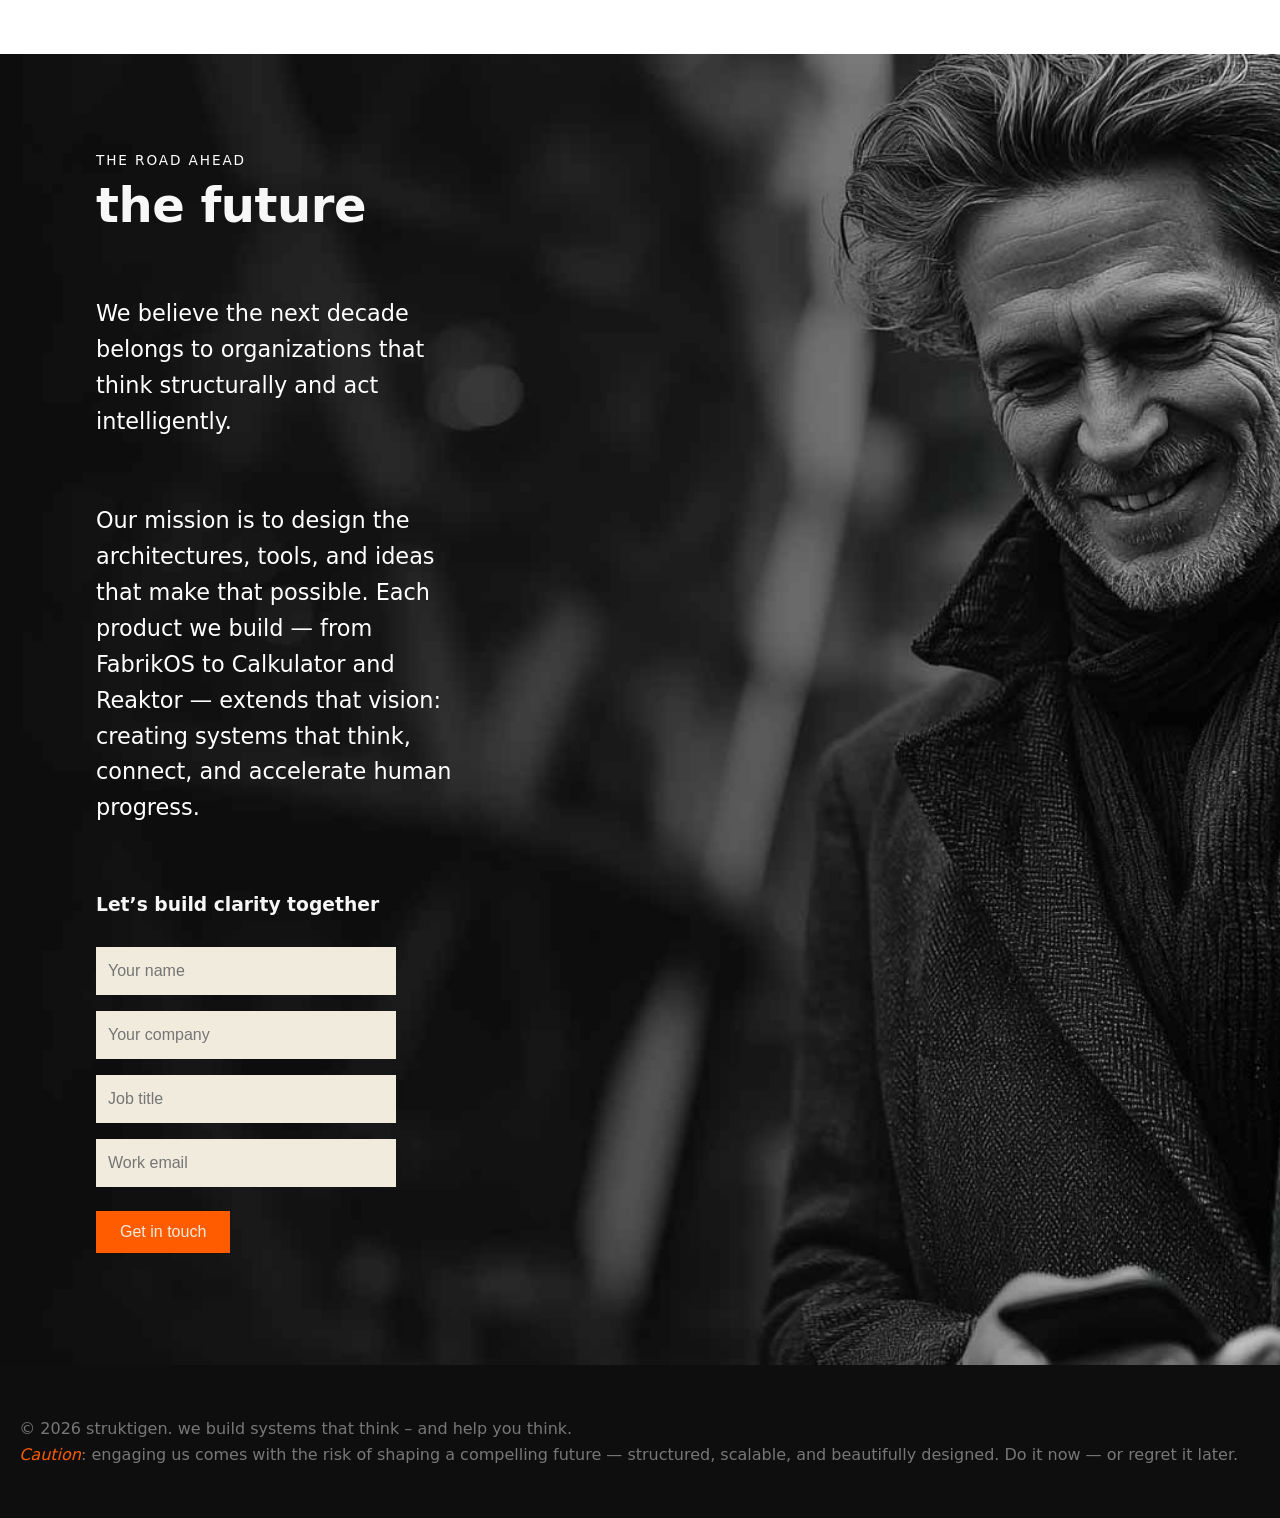
==== commit d762e36f: "Fixed mobile hero" ====
--- a/about/index.html
+++ b/about/index.html
@@ -165,7 +165,7 @@
             </div>
             </div>
 
-          <div class="positioning">
+          <div class="positioning airy">
             Struktigen distills Joe's philosophy into practice — bridging the worlds of strategy, architecture, and experience design to help businesses think structurally and act intelligently.
           </div>
         </div>
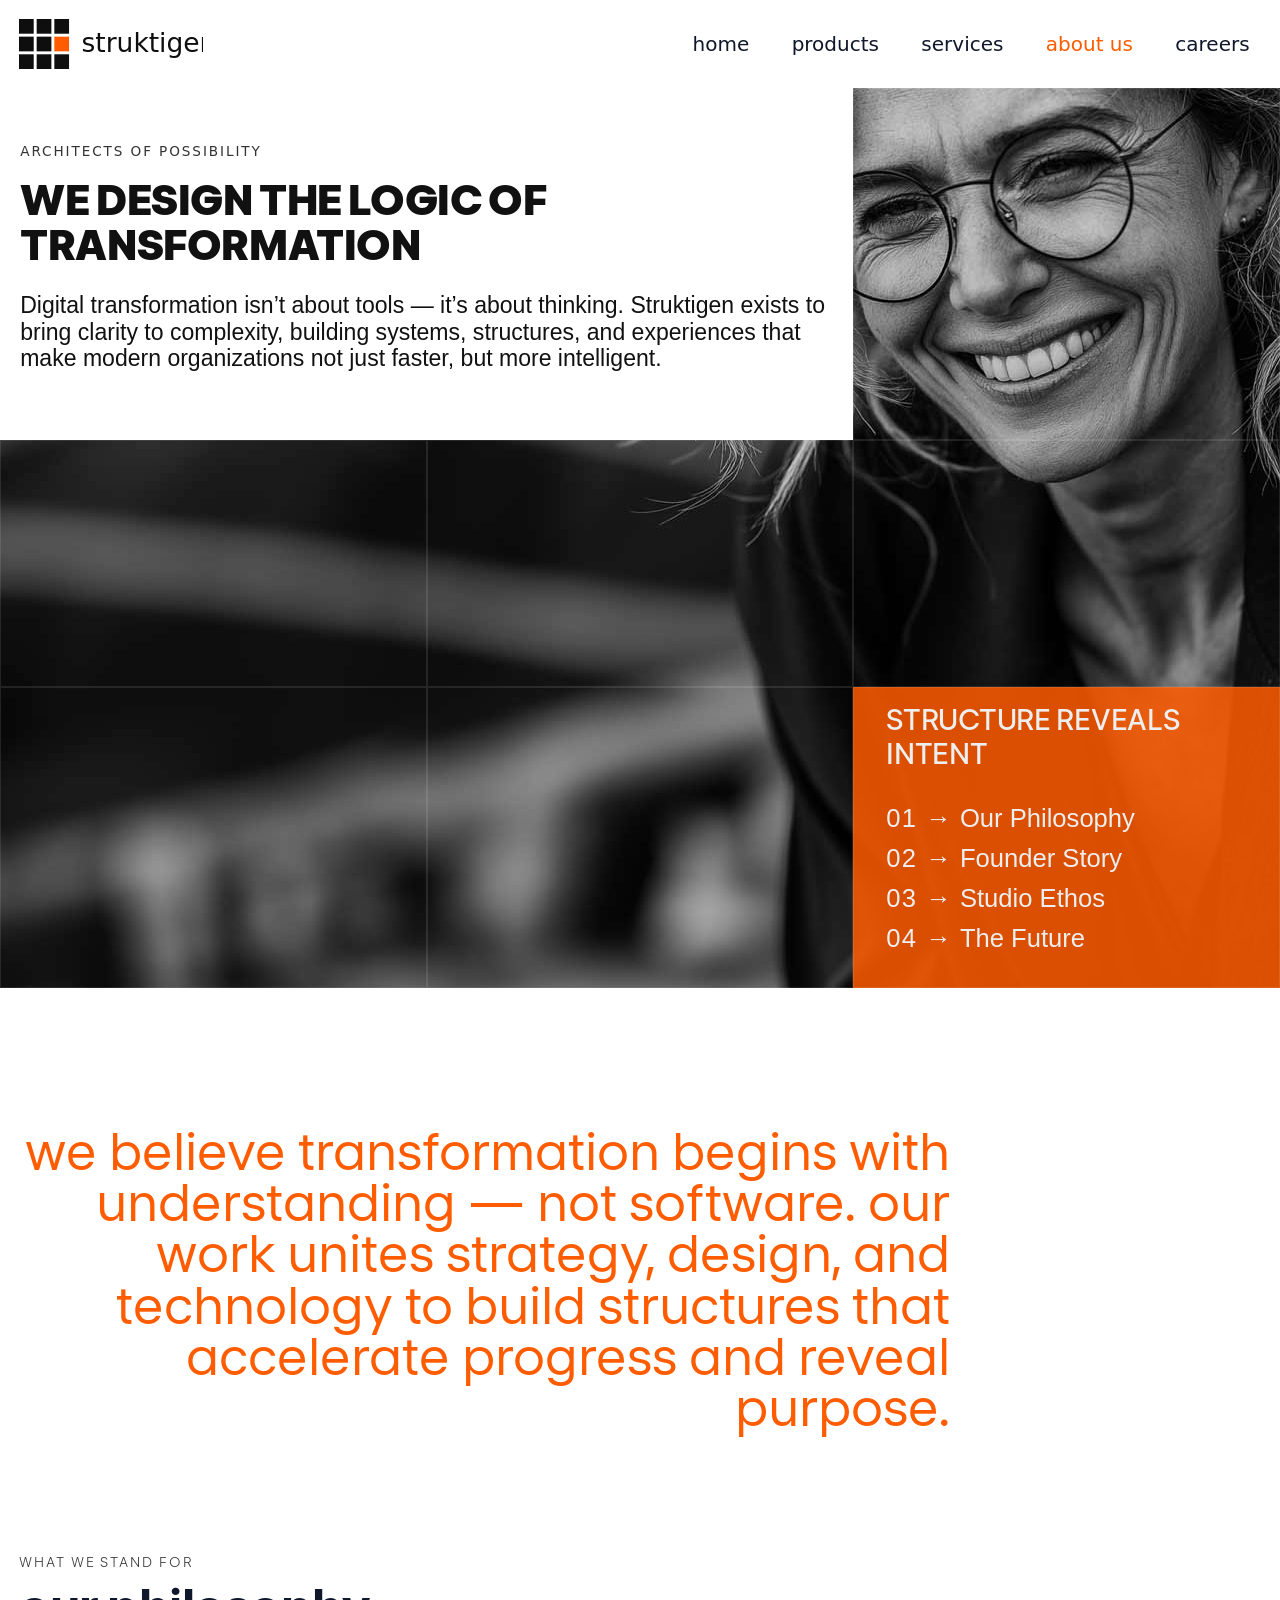
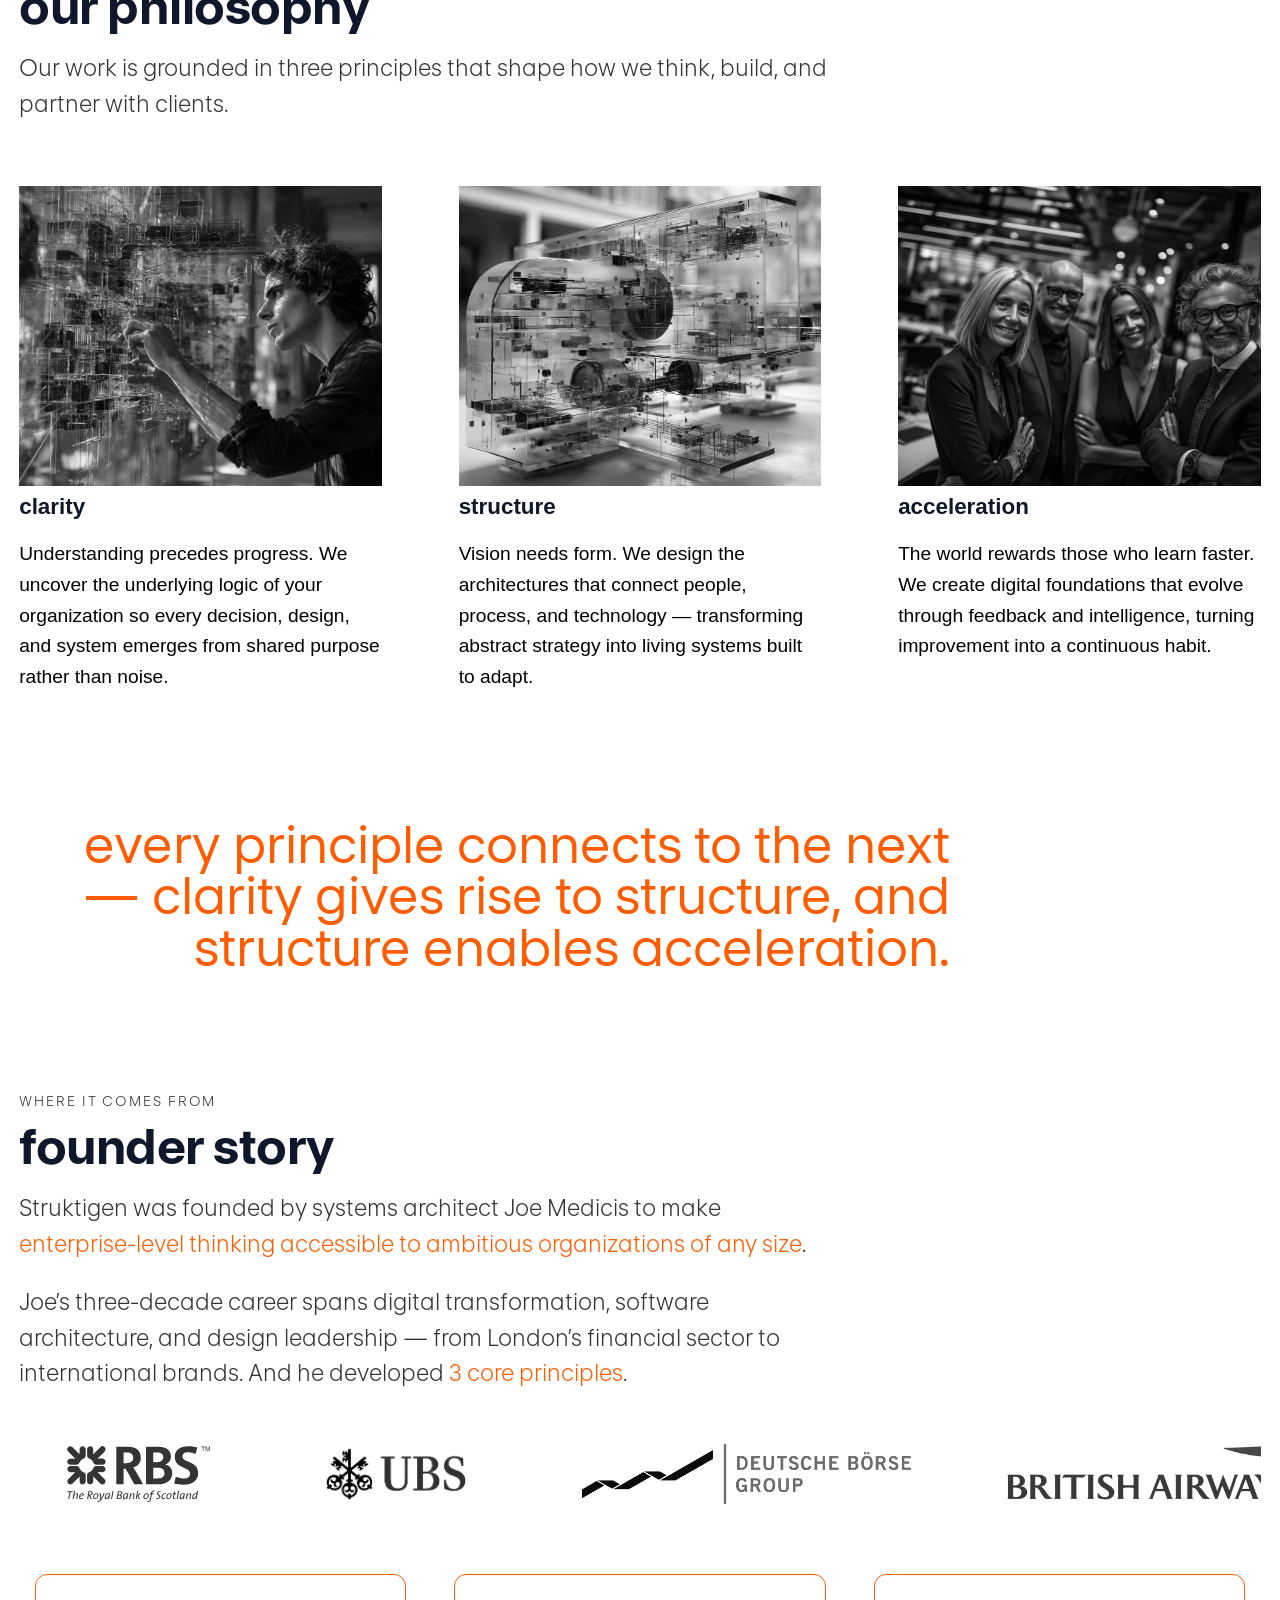
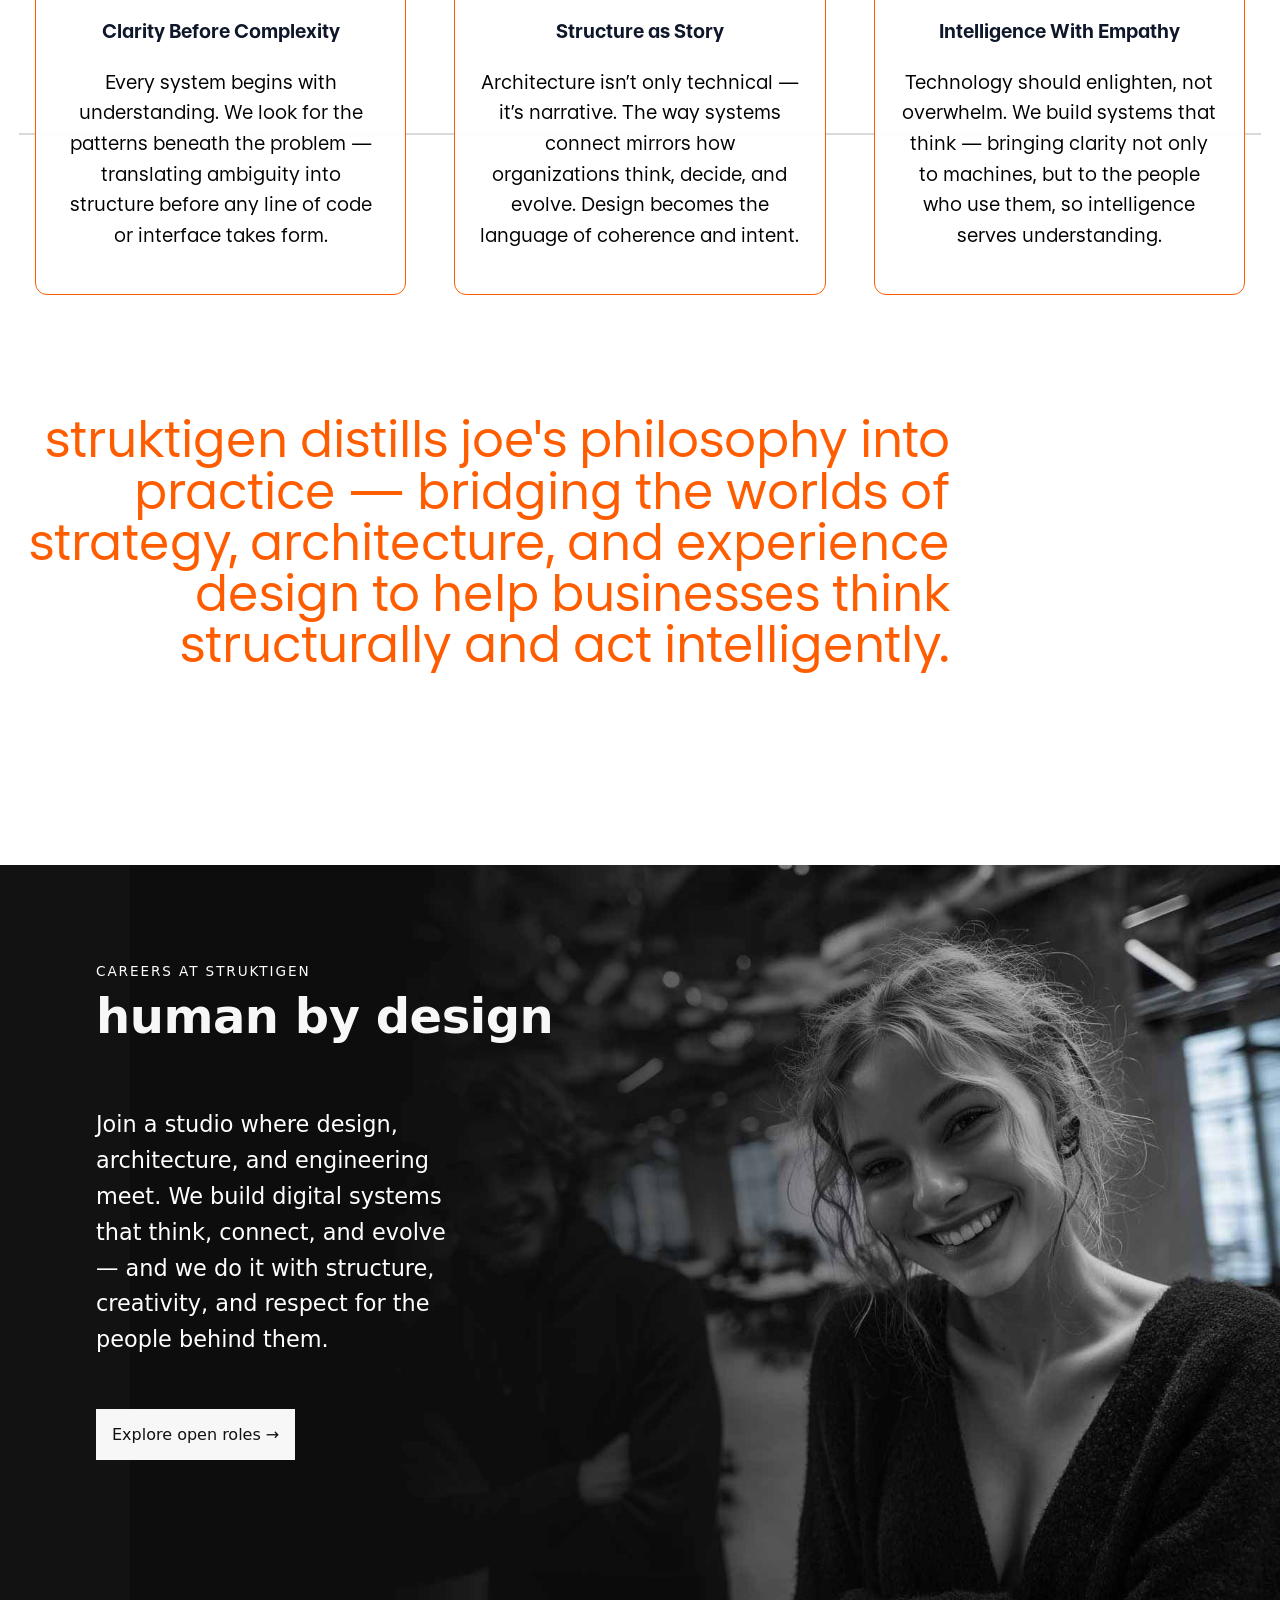
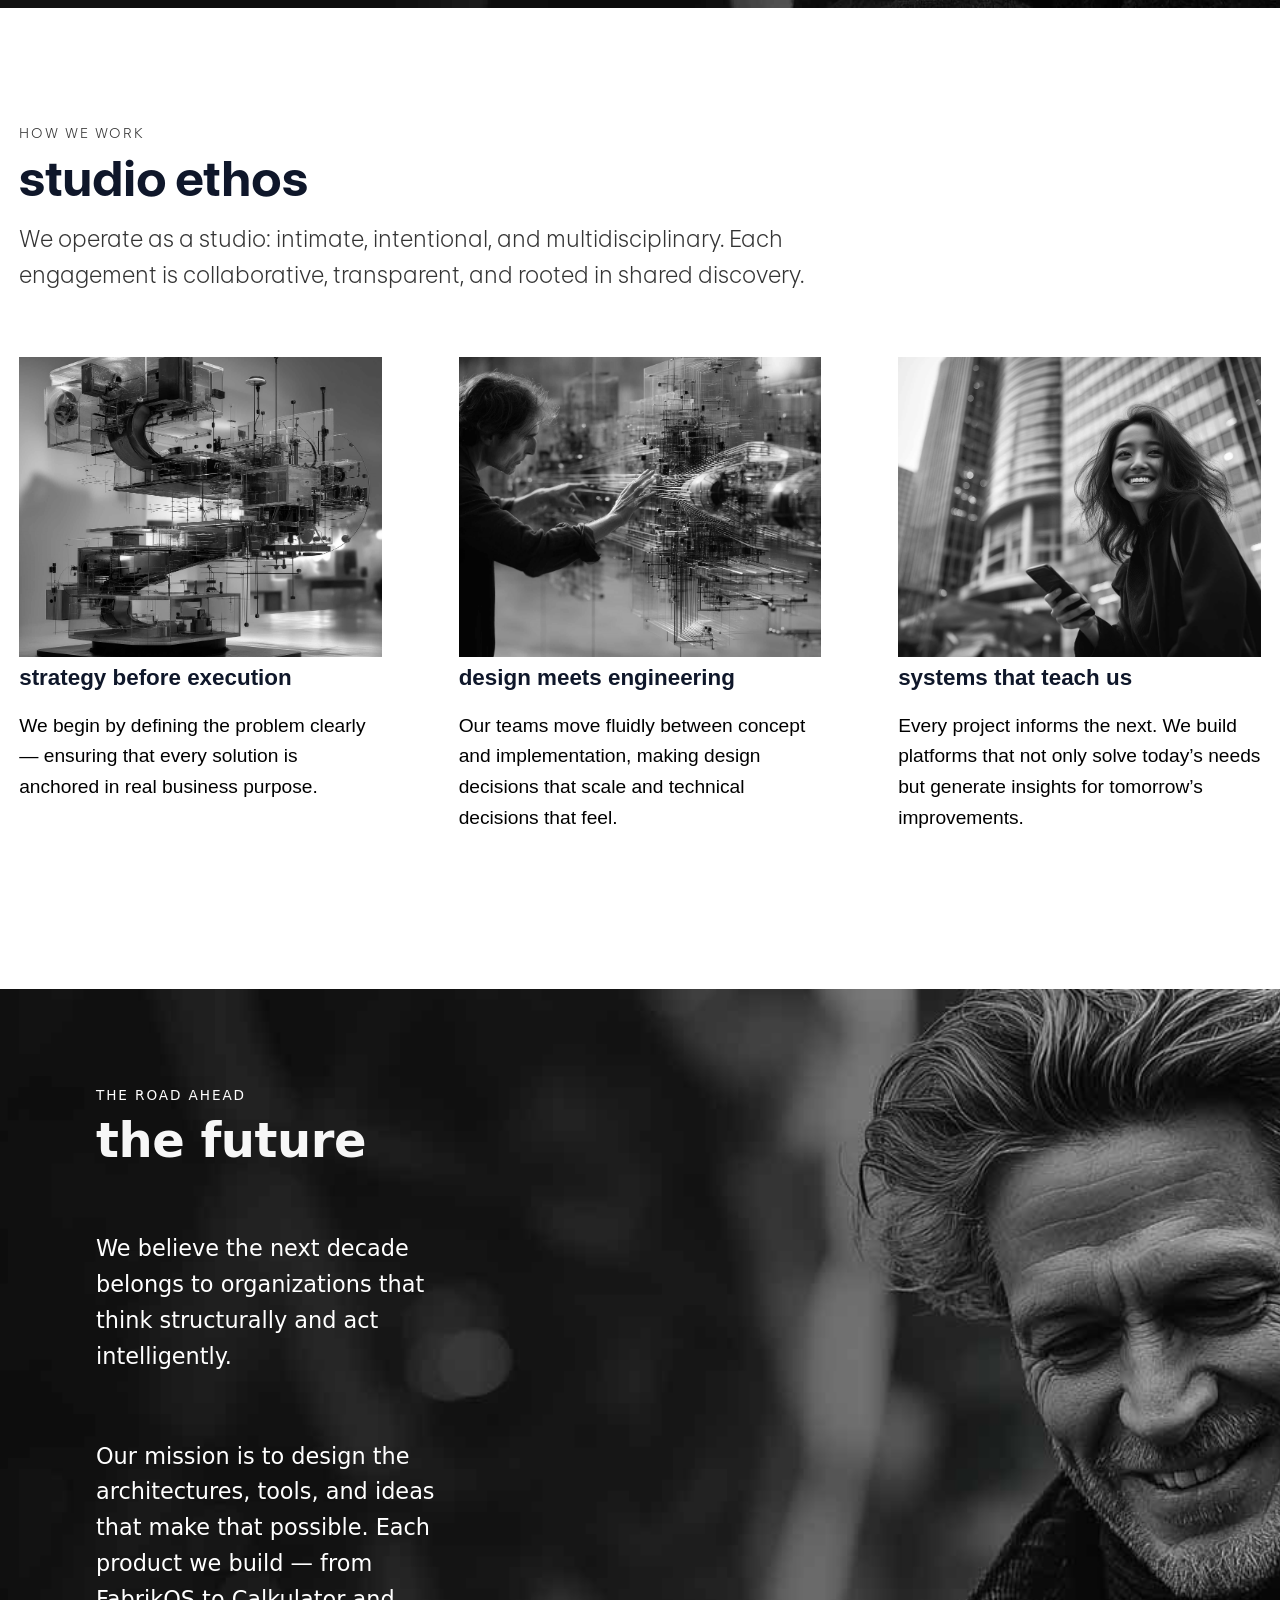
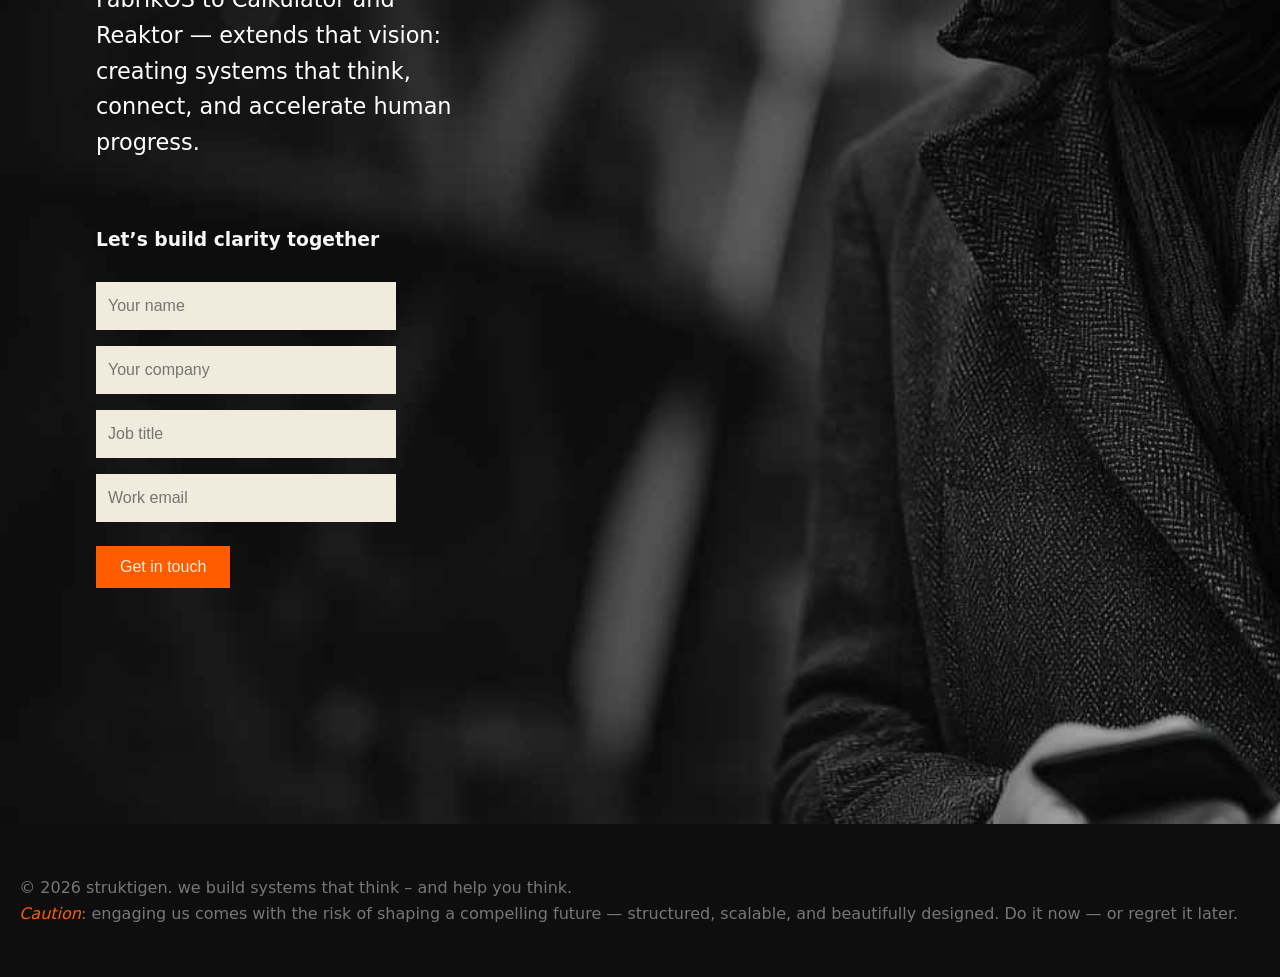
==== commit c813458a: "Added AI report download" ====
--- a/about/index.html
+++ b/about/index.html
@@ -171,6 +171,18 @@
         </div>
       </py-section>
 
+      <section class="insight-banner careers">
+        <div class="container">
+          <div class="eyebrow">Careers at Struktigen</div>
+          <h2>Human by Design</h2>
+          <p class="lede">
+            Join a studio where design, architecture, and engineering meet. We build digital systems that think, connect, and evolve — and we do it with structure, creativity, and respect for the people behind them.
+          </p>
+          <div class="cta"><a href="/careers/" class="button alt">Explore open roles →</a></div>
+          
+        </div>
+      </section>
+
       <!-- ETHOS -->
       <py-section 
         style="wrap"
--- a/assets/styles.css
+++ b/assets/styles.css
@@ -445,9 +445,31 @@
       background: color-mix(in srgb, var(--accent), #000 20%);
     }
 
+.positioning .button.inverse {
+  background-color: var(--brand-primary);
+  color: white;
+  text-decoration: none;
+  padding: 1rem;
+  margin: 3rem 0;
+  font-size: 2.5rem;
+}
+
+.positioning .button.inverse.download::after {
+  content: "⇤";
+  display: inline-block;
+  transform: rotate(-90deg); /* flips it vertically */
+  margin-left: 0.5rem;
+  font-size: 0.9em;
+  line-height: 1;
+  transition: transform 0.2s ease;
+}
+
+.positioning .button.inverse:hover {
+  text-decoration: underline;
+}
 
 .insight-banner {
-  background: url("/assets/img/aifemale.jpg");
+  background: url("/assets/img/ai-hand-highlight.jpg");
   background-position: center;
   background-size: cover;
   background-repeat: no-repeat;
@@ -467,6 +489,13 @@
   background-repeat: no-repeat;
 }
 
+.insight-banner.careers {
+  background: url("/assets/img/careers-highlight-bg.jpg");
+  background-position: 60%;
+  background-size: cover;
+  background-repeat: no-repeat;
+}
+
 /* .insight-banner::before {
   content: "";
   position: absolute;
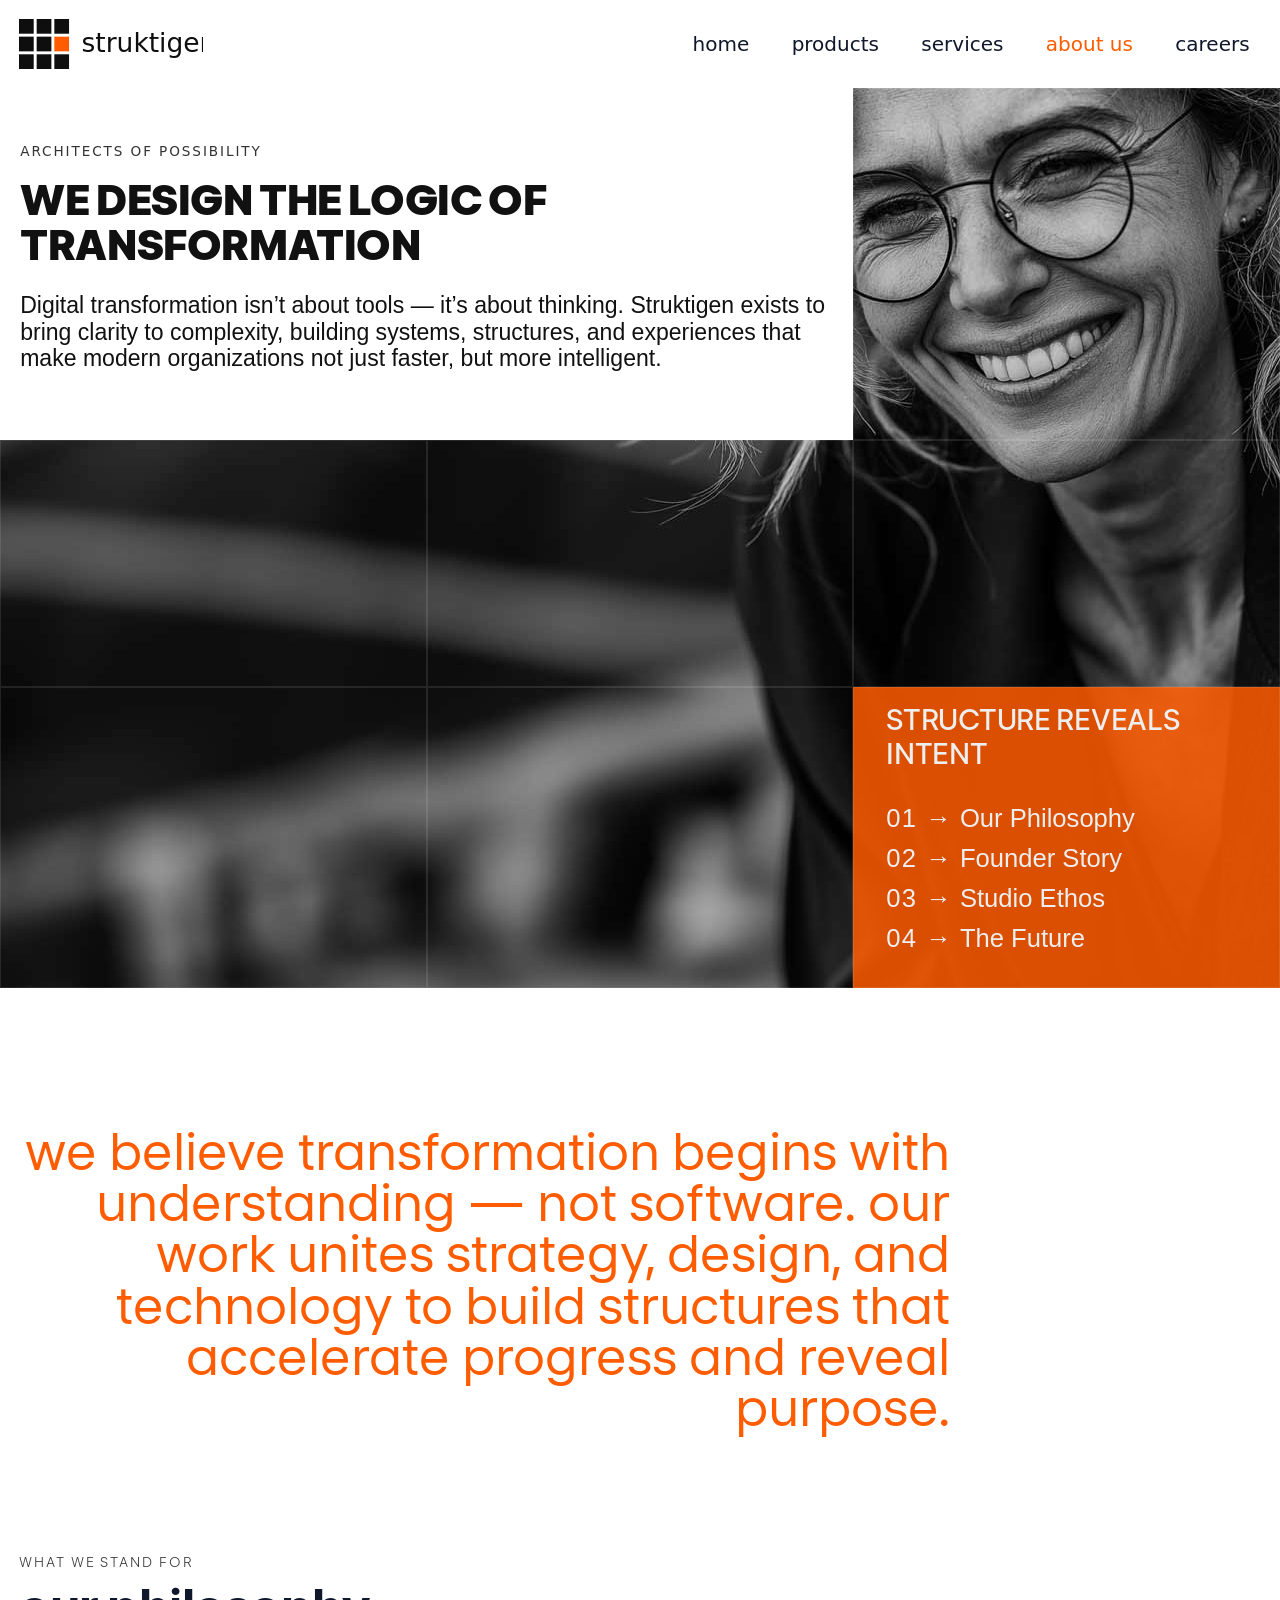
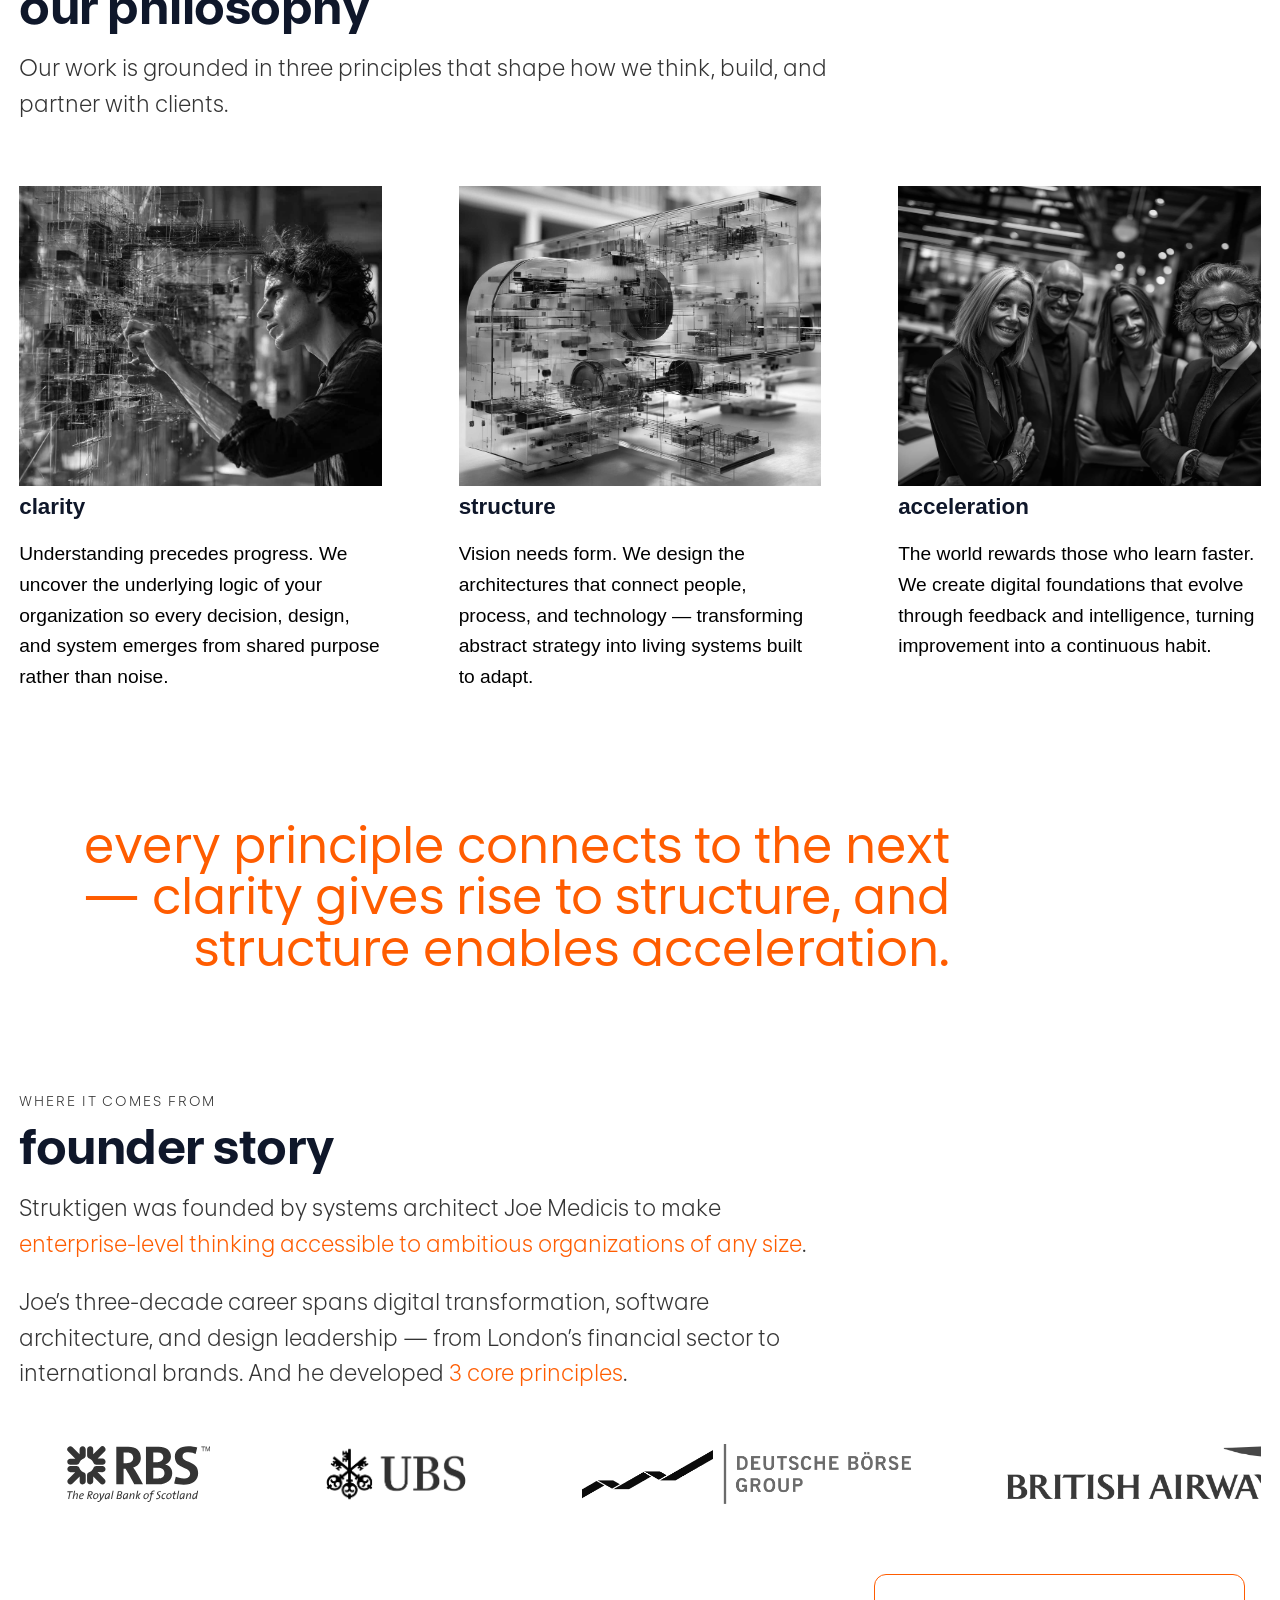
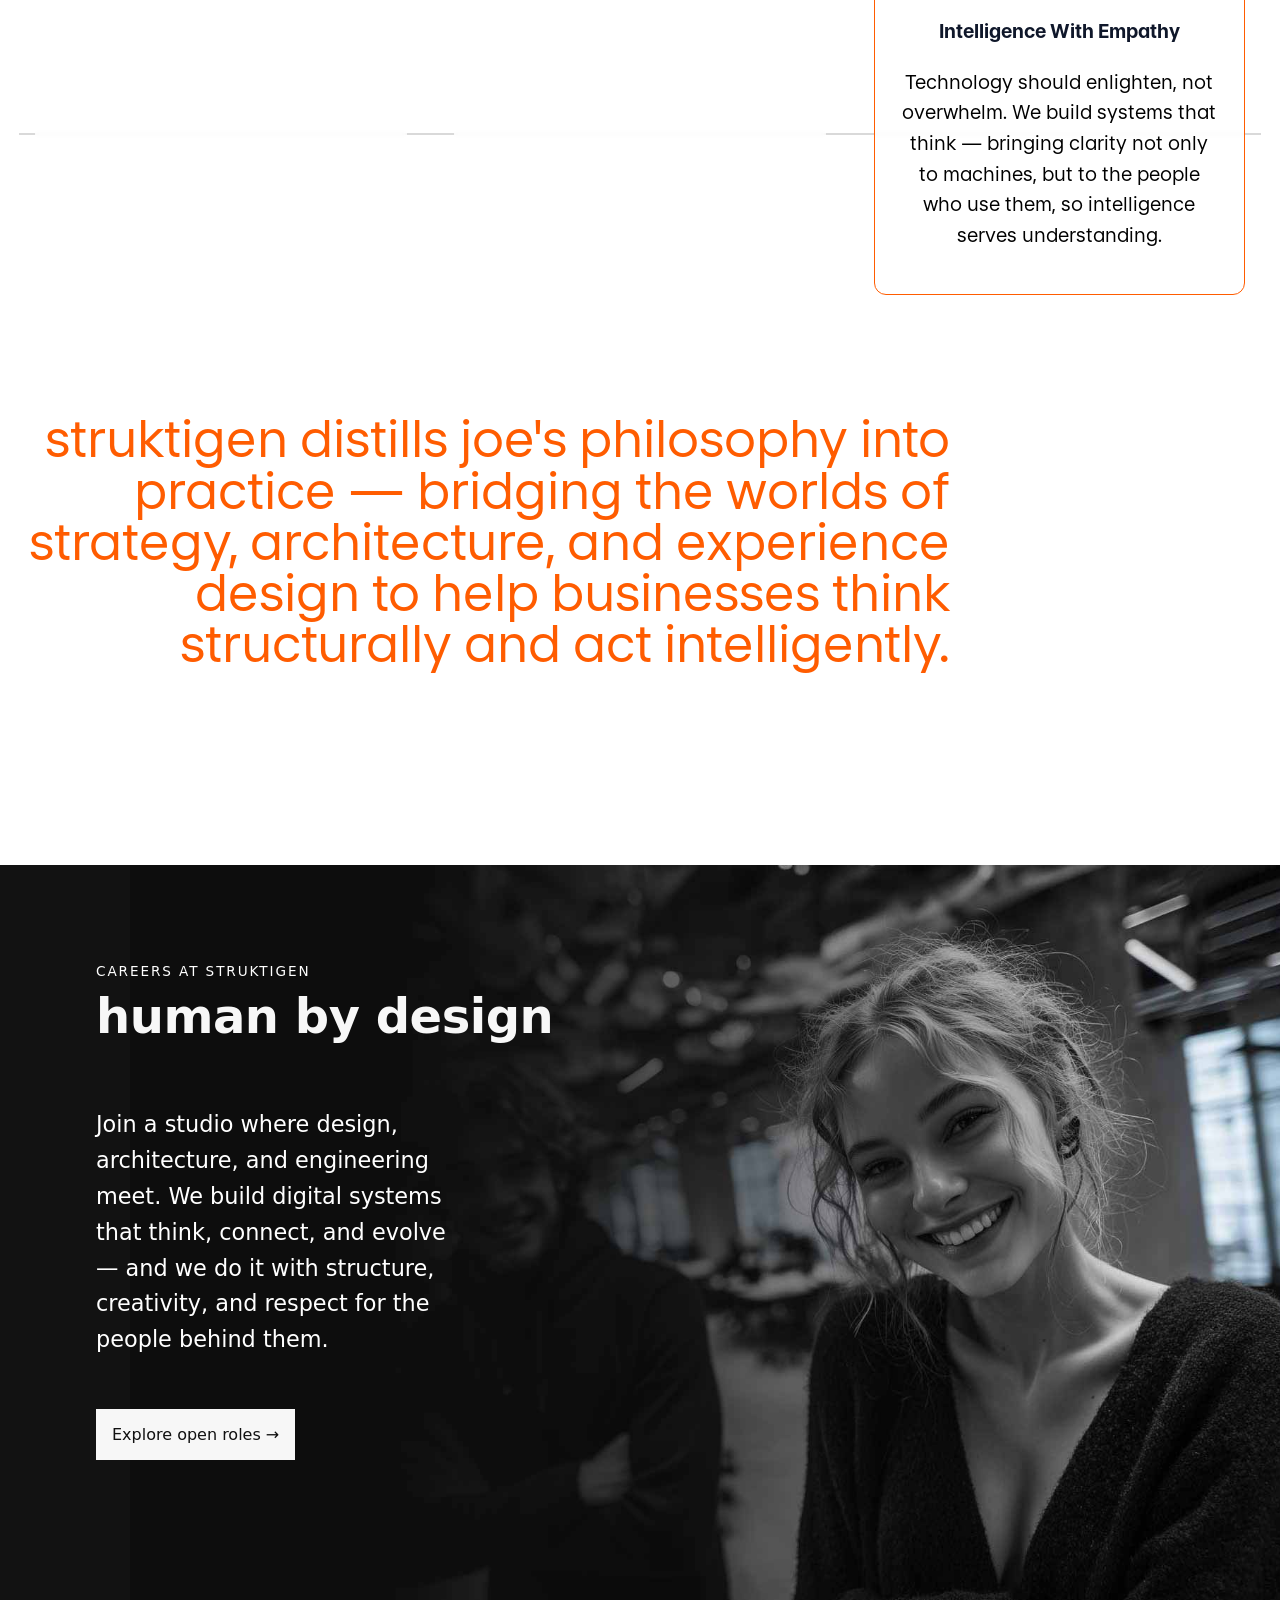
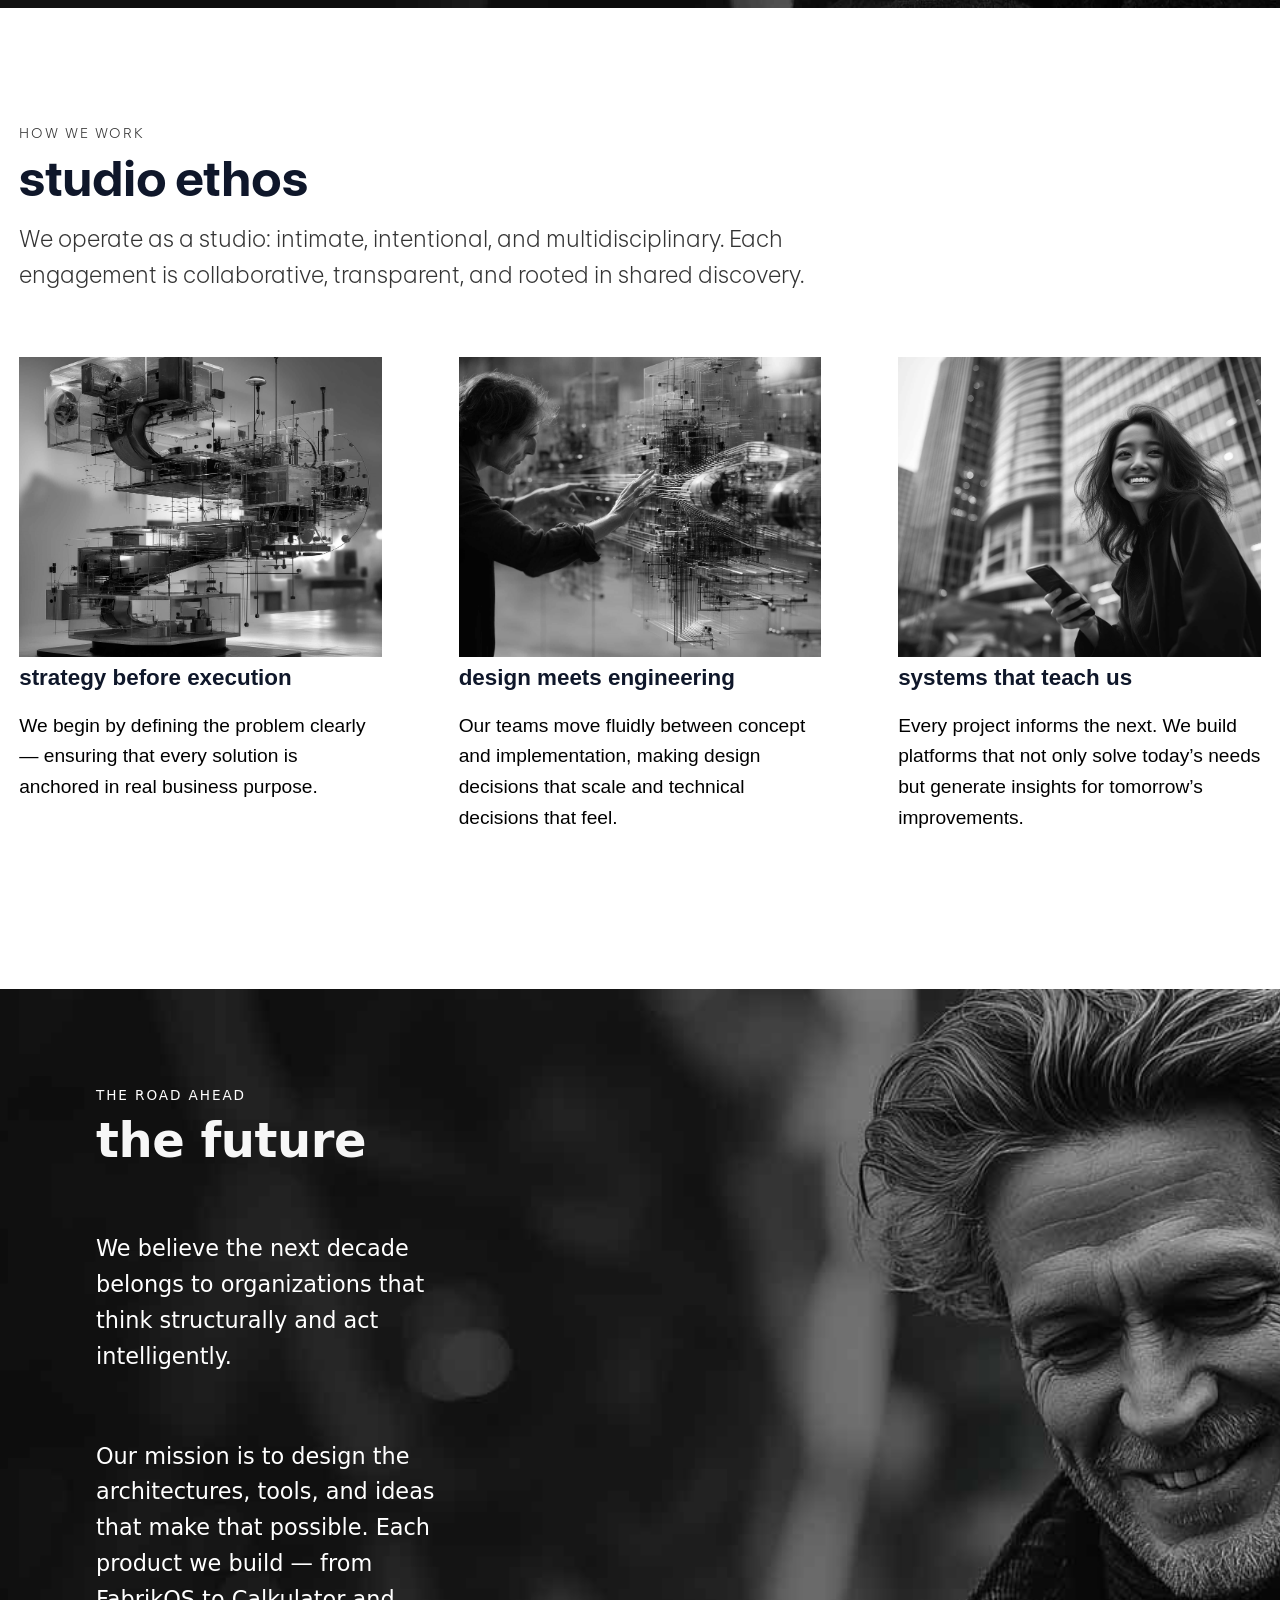
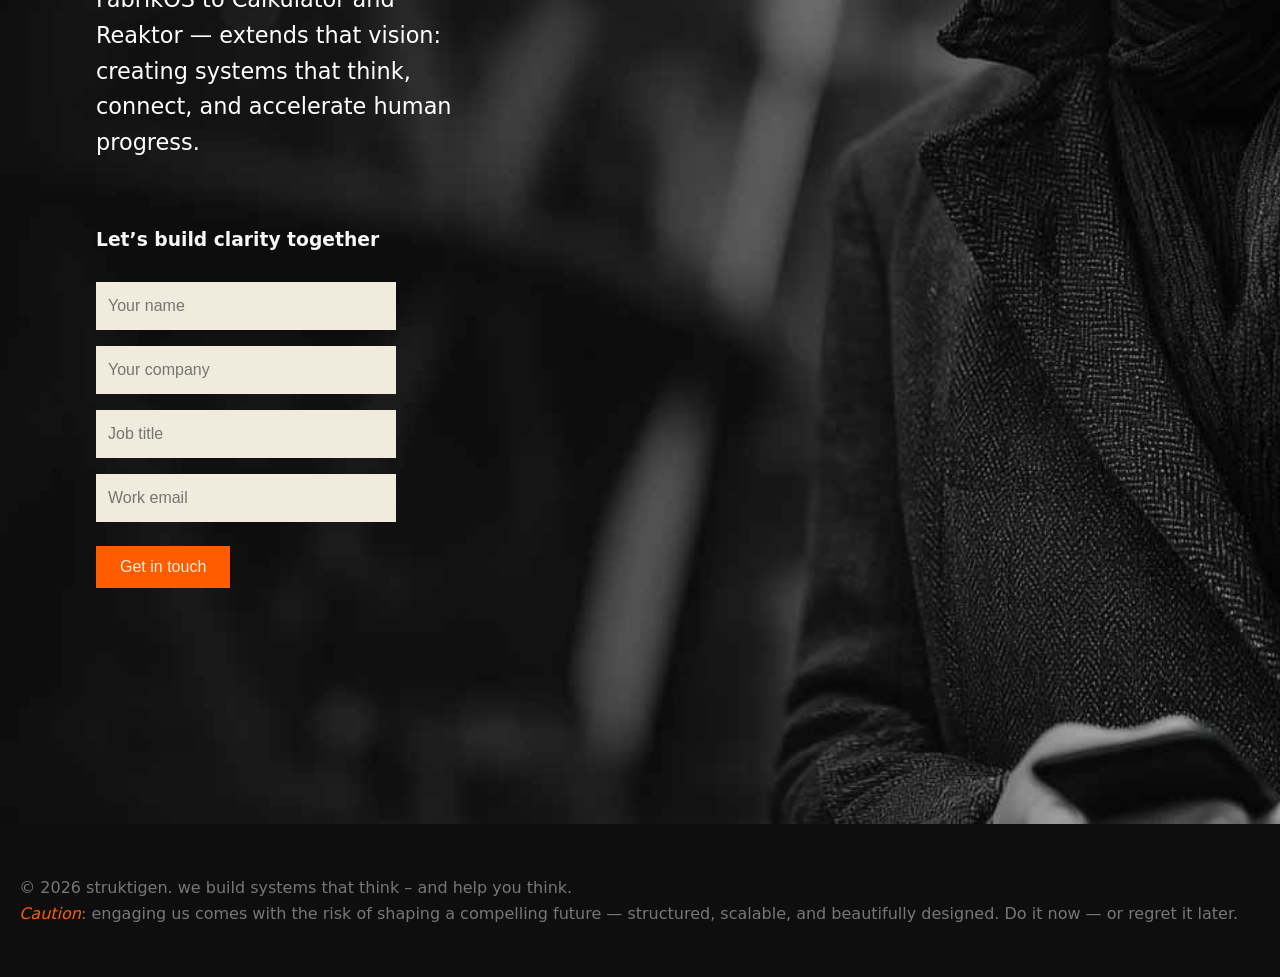
==== commit e60e6cd3: "fixed url on some pages" ====
--- a/about/index.html
+++ b/about/index.html
@@ -217,6 +217,7 @@
               labels='{"name":"Your name","company":"Your company","title":"Job title","email":"Work email"}'
               origin="about"
               title="Let’s build clarity together"
+              data-endpoint="L3N1Ym1pdA=="
               cta="Get in touch"
               success-msg="Thanks for reaching out! We'll get back to you soon."
               error-msg="Sorry, something went wrong. Please try again later."/>
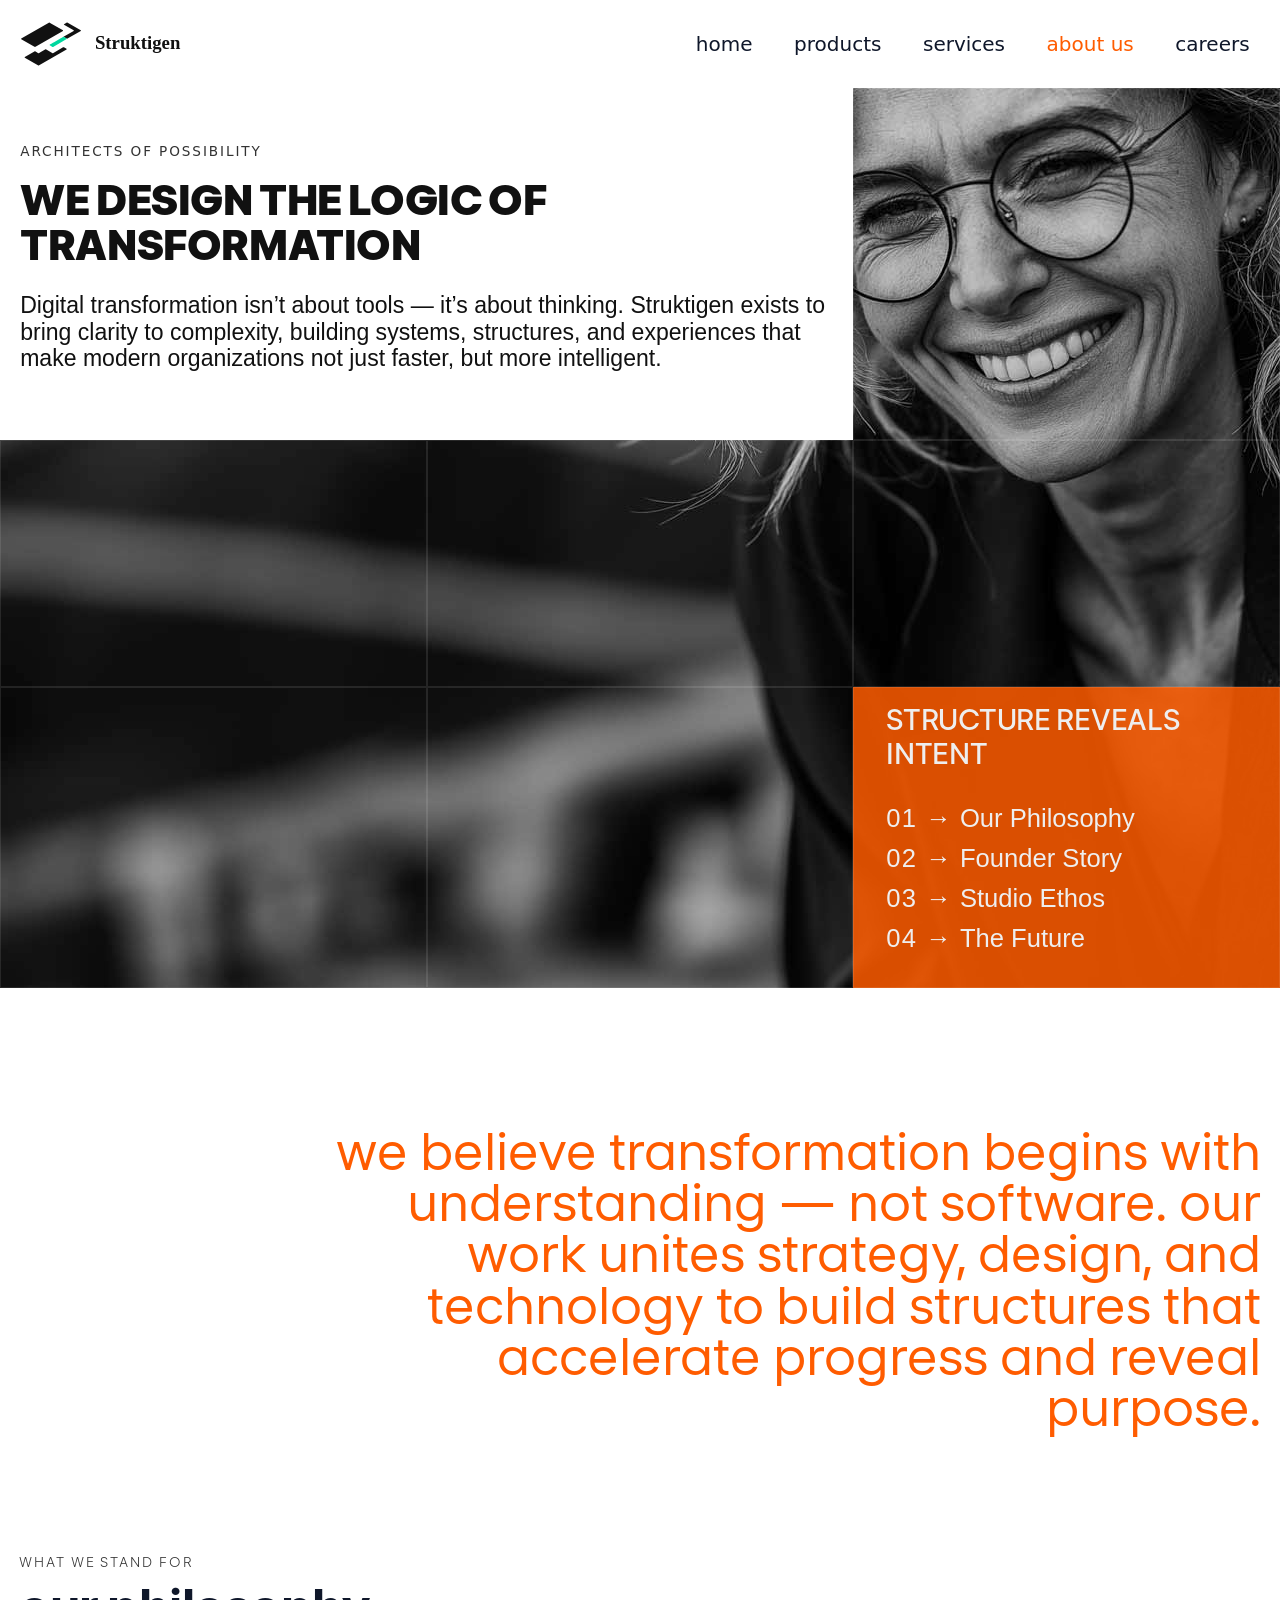
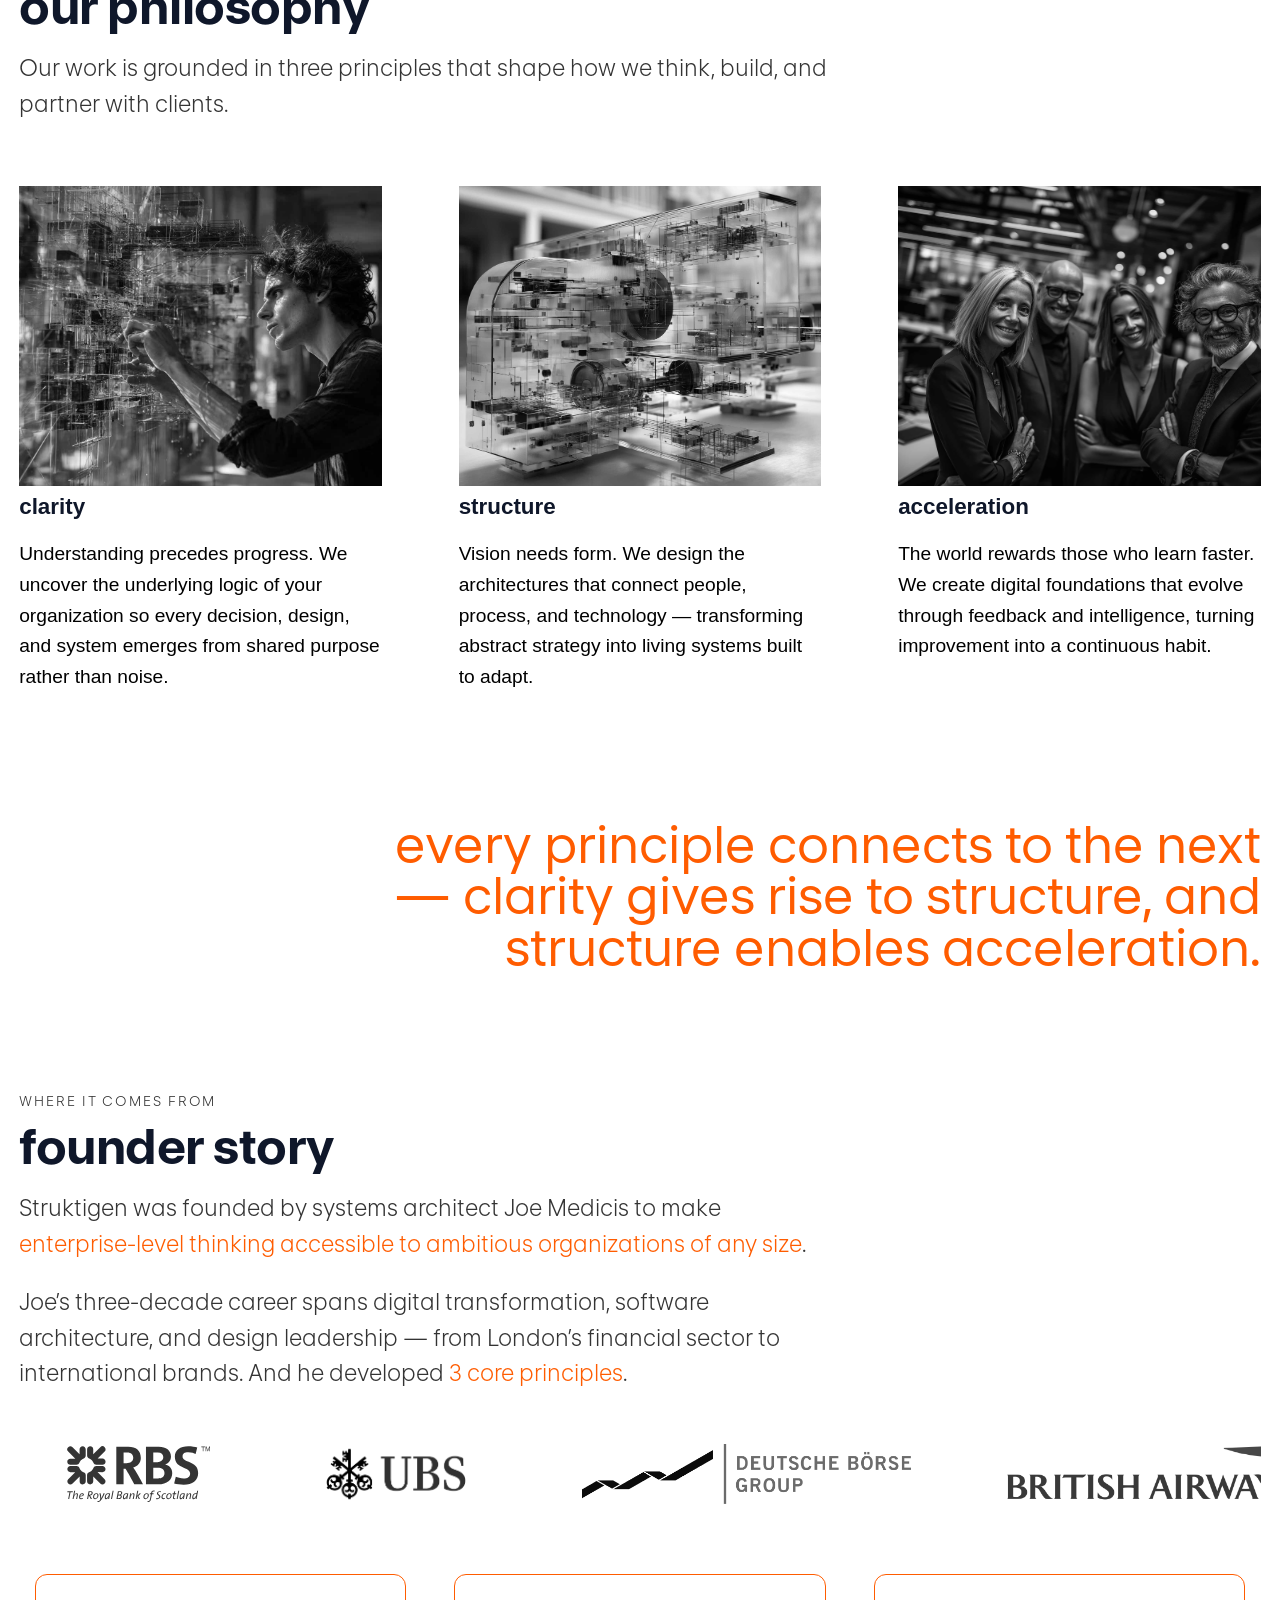
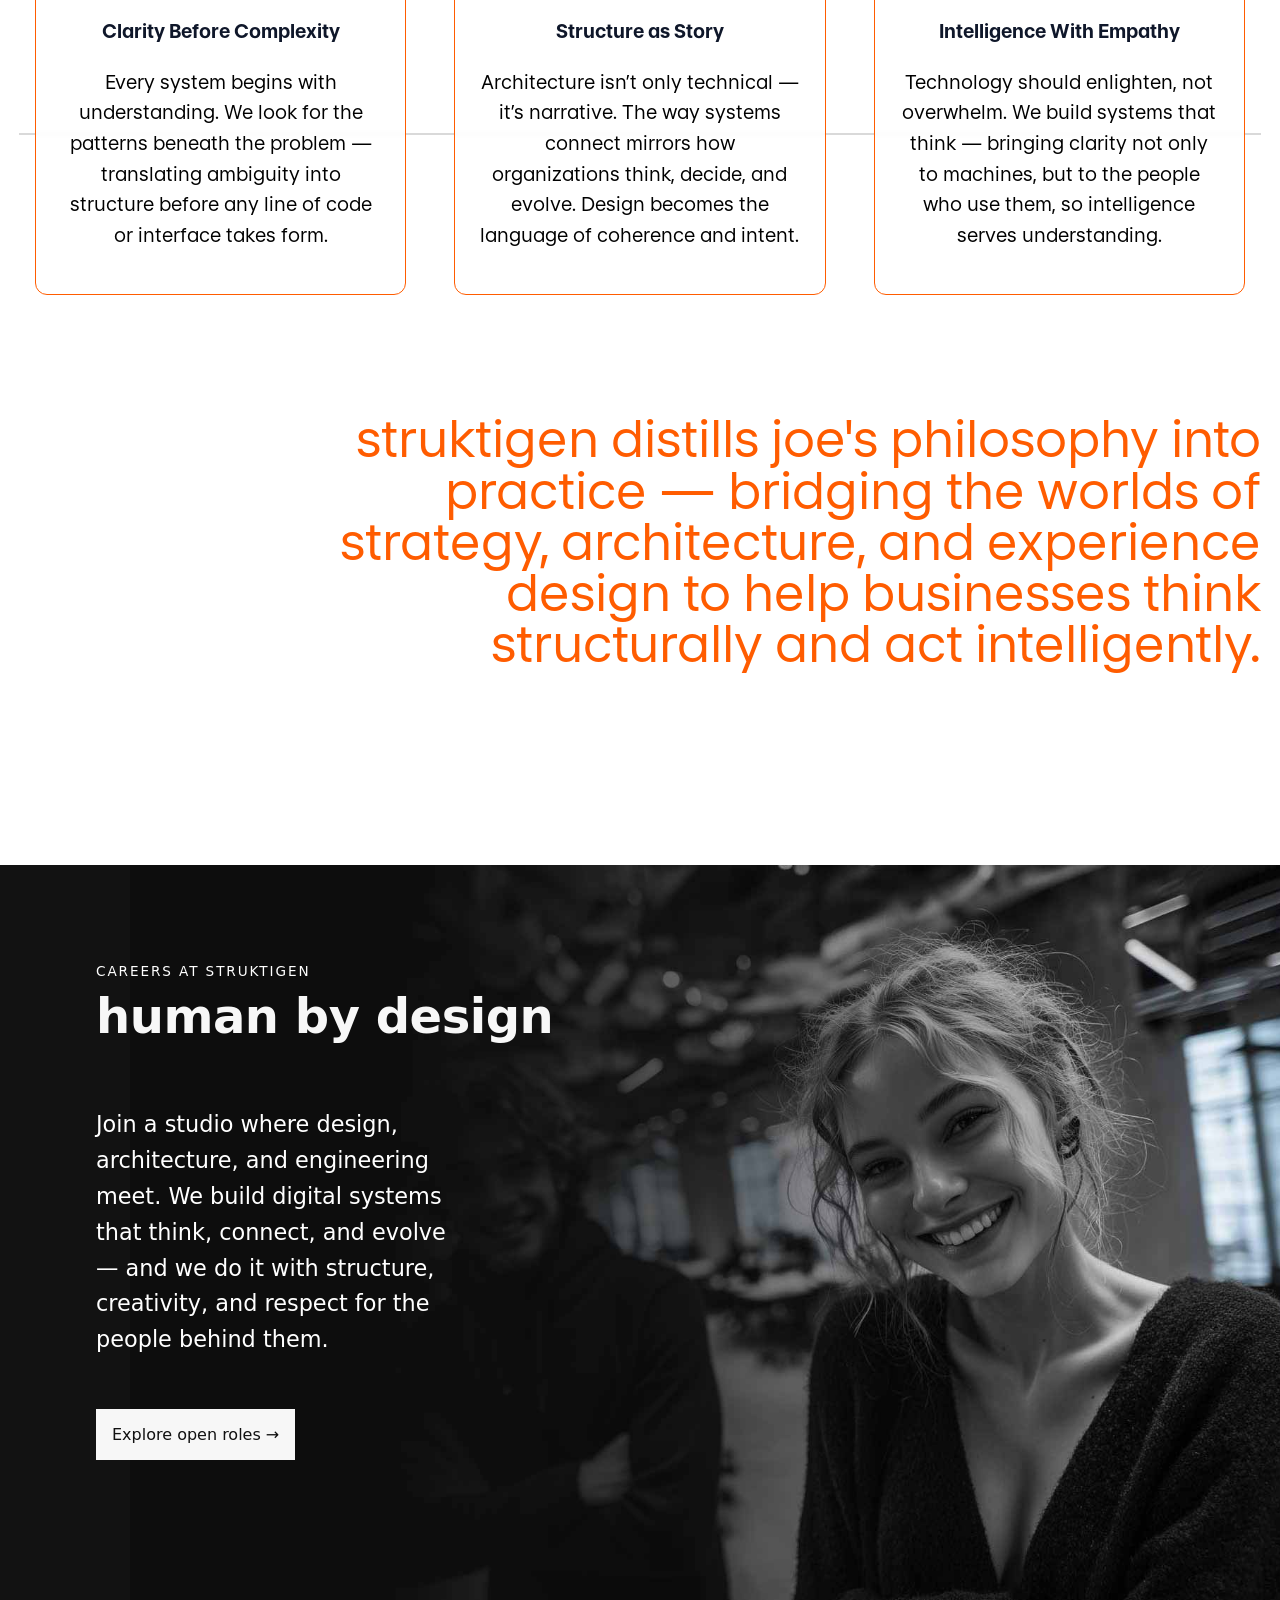
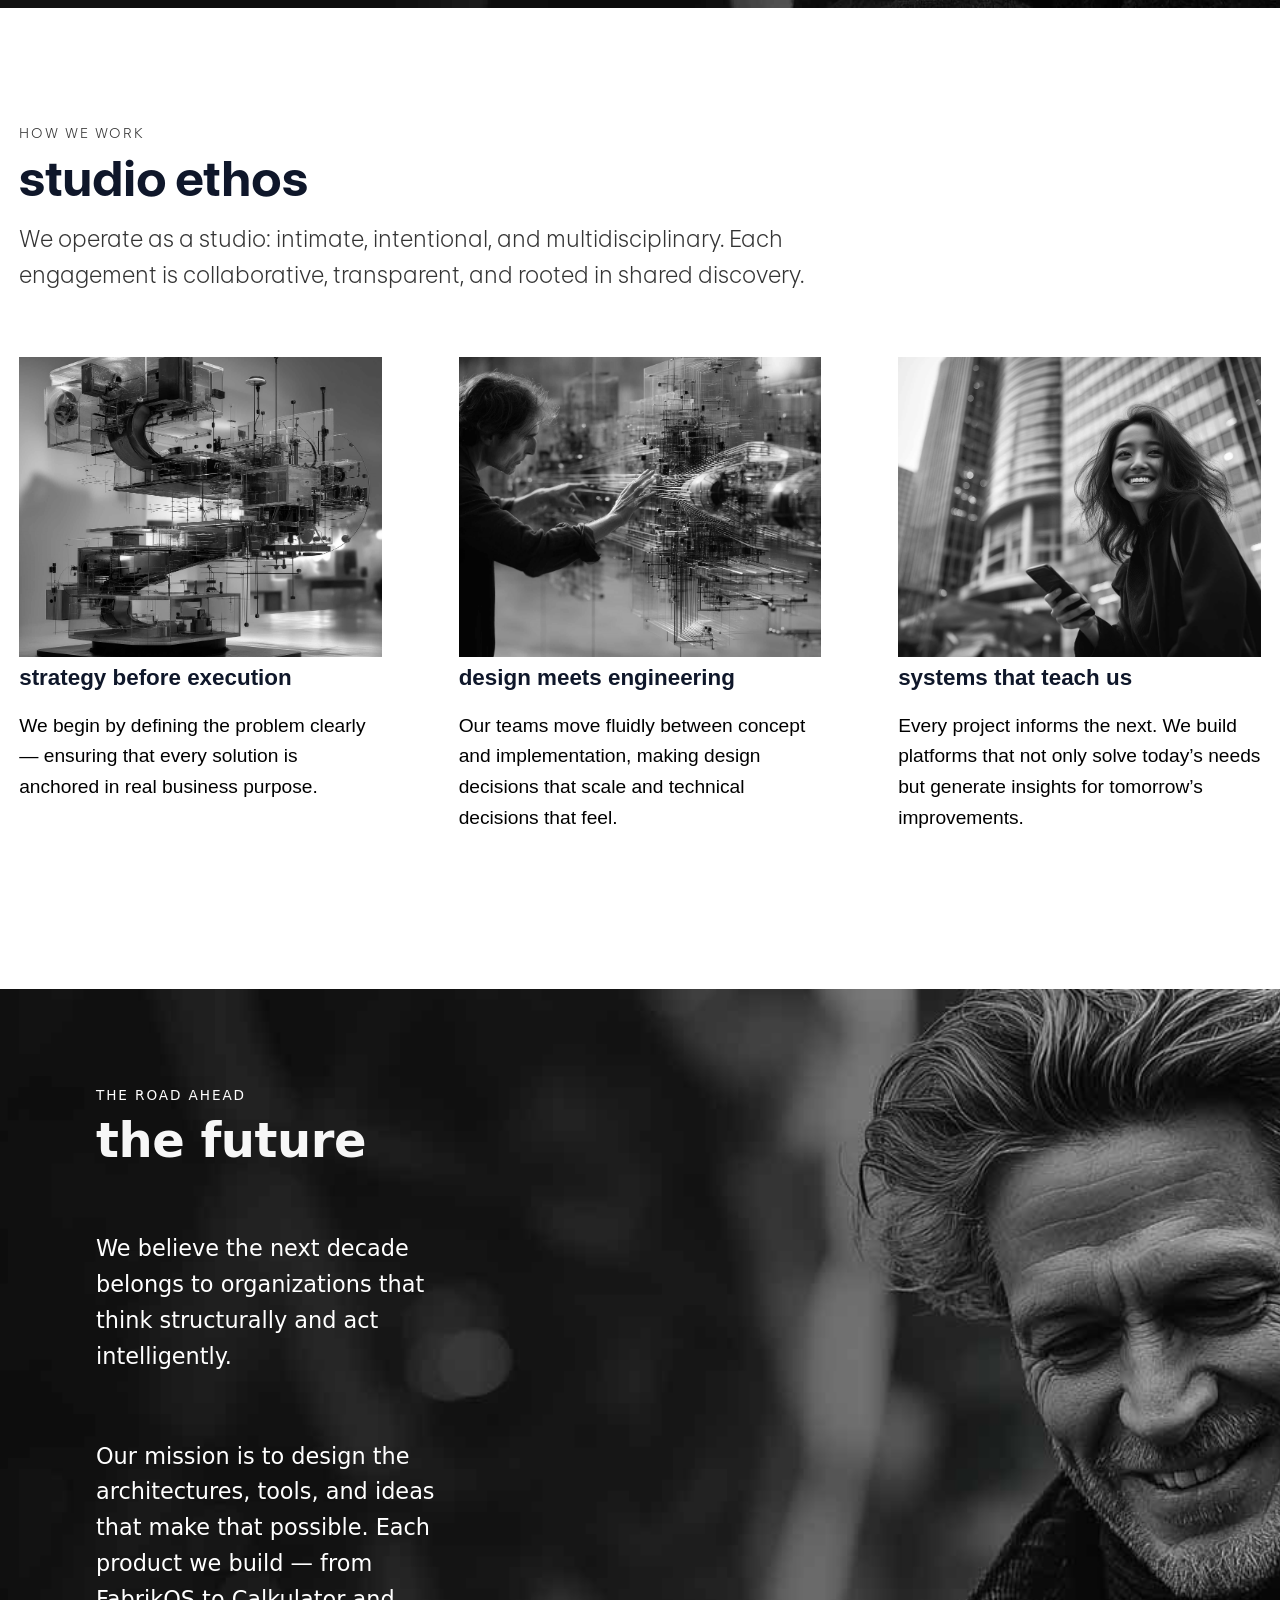
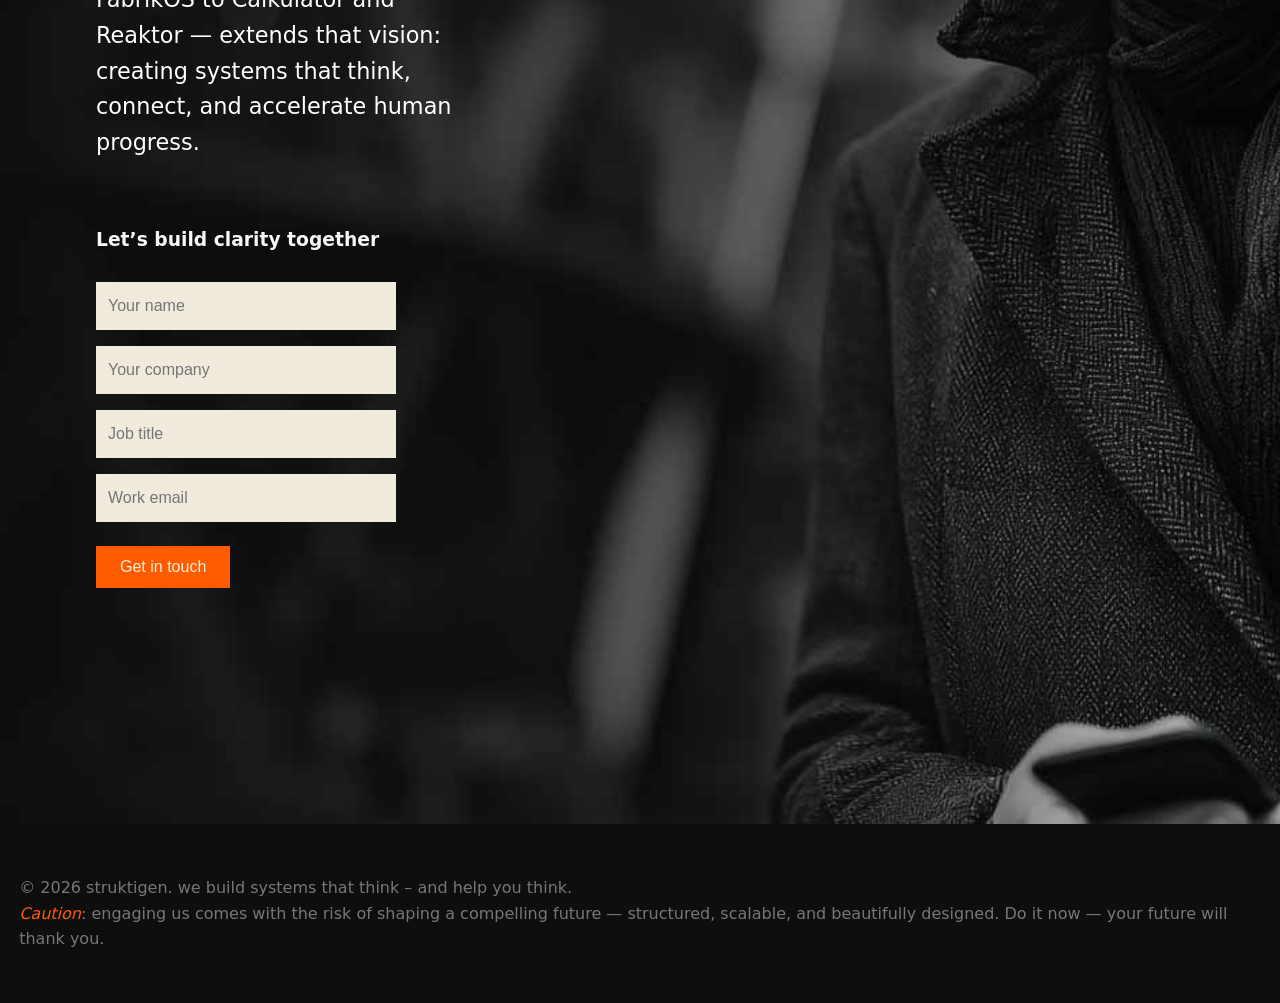
==== commit d6240035: "logo changed" ====
--- a/about/index.html
+++ b/about/index.html
@@ -12,29 +12,9 @@
   <meta property="og:url" content="https://struktigen.com/about/" />
   <meta property="og:image" content="https://struktigen.com/assets/img/og/about.jpg" />
   <link rel="stylesheet" href="/assets/styles.css" />
-  <link rel="icon" href="data:image/svg+xml;utf8,
-    <svg xmlns='http://www.w3.org/2000/svg' viewBox='0 0 136 136'>
-      <style>
-        rect.black { fill: %230E0E0E; }
-        rect.accent { fill: %23FF5C00; }
-        @media (prefers-color-scheme: dark) {
-          rect.black { fill: %23FFFFFF; }
-          rect.accent { fill: %23FF5C00; }
-        }
-      </style>
-      <rect width='136' height='136' fill='none'/>
-      <g>
-        <rect class='black' x='0' y='0' width='40' height='40'/>
-        <rect class='black' x='48' y='0' width='40' height='40'/>
-        <rect class='black' x='96' y='0' width='40' height='40'/>
-        <rect class='black' x='0' y='48' width='40' height='40'/>
-        <rect class='black' x='48' y='48' width='40' height='40'/>
-        <rect class='accent' x='96' y='48' width='40' height='40'/>
-        <rect class='black' x='0' y='96' width='40' height='40'/>
-        <rect class='black' x='48' y='96' width='40' height='40'/>
-        <rect class='black' x='96' y='96' width='40' height='40'/>
-      </g>
-    </svg>">  
+    <link rel="icon" type="image/svg+xml" href="/assets/img/logo/Logo%20Spaced.svg" media="(prefers-color-scheme: light)" />
+  <link rel="icon" type="image/svg+xml" href="/assets/img/logo/Logo%20Spaced%20Mono%20Light.svg" media="(prefers-color-scheme: dark)" />
+  
 <!-- Google Tag Manager -->
     <script>(function(w,d,s,l,i){w[l]=w[l]||[];w[l].push({'gtm.start':
     new Date().getTime(),event:'gtm.js'});var f=d.getElementsByTagName(s)[0],
@@ -229,4 +209,4 @@
 
   <py-footer></py-footer>
 </body>
-</html>
+</html>
--- a/assets/styles.css
+++ b/assets/styles.css
@@ -451,7 +451,7 @@
   text-decoration: none;
   padding: 1rem;
   margin: 3rem 0;
-  font-size: 2.5rem;
+  font-size: clamp(1.25rem, 2.75vw, 2.5rem);
 }
 
 .positioning .button.inverse.download::after {
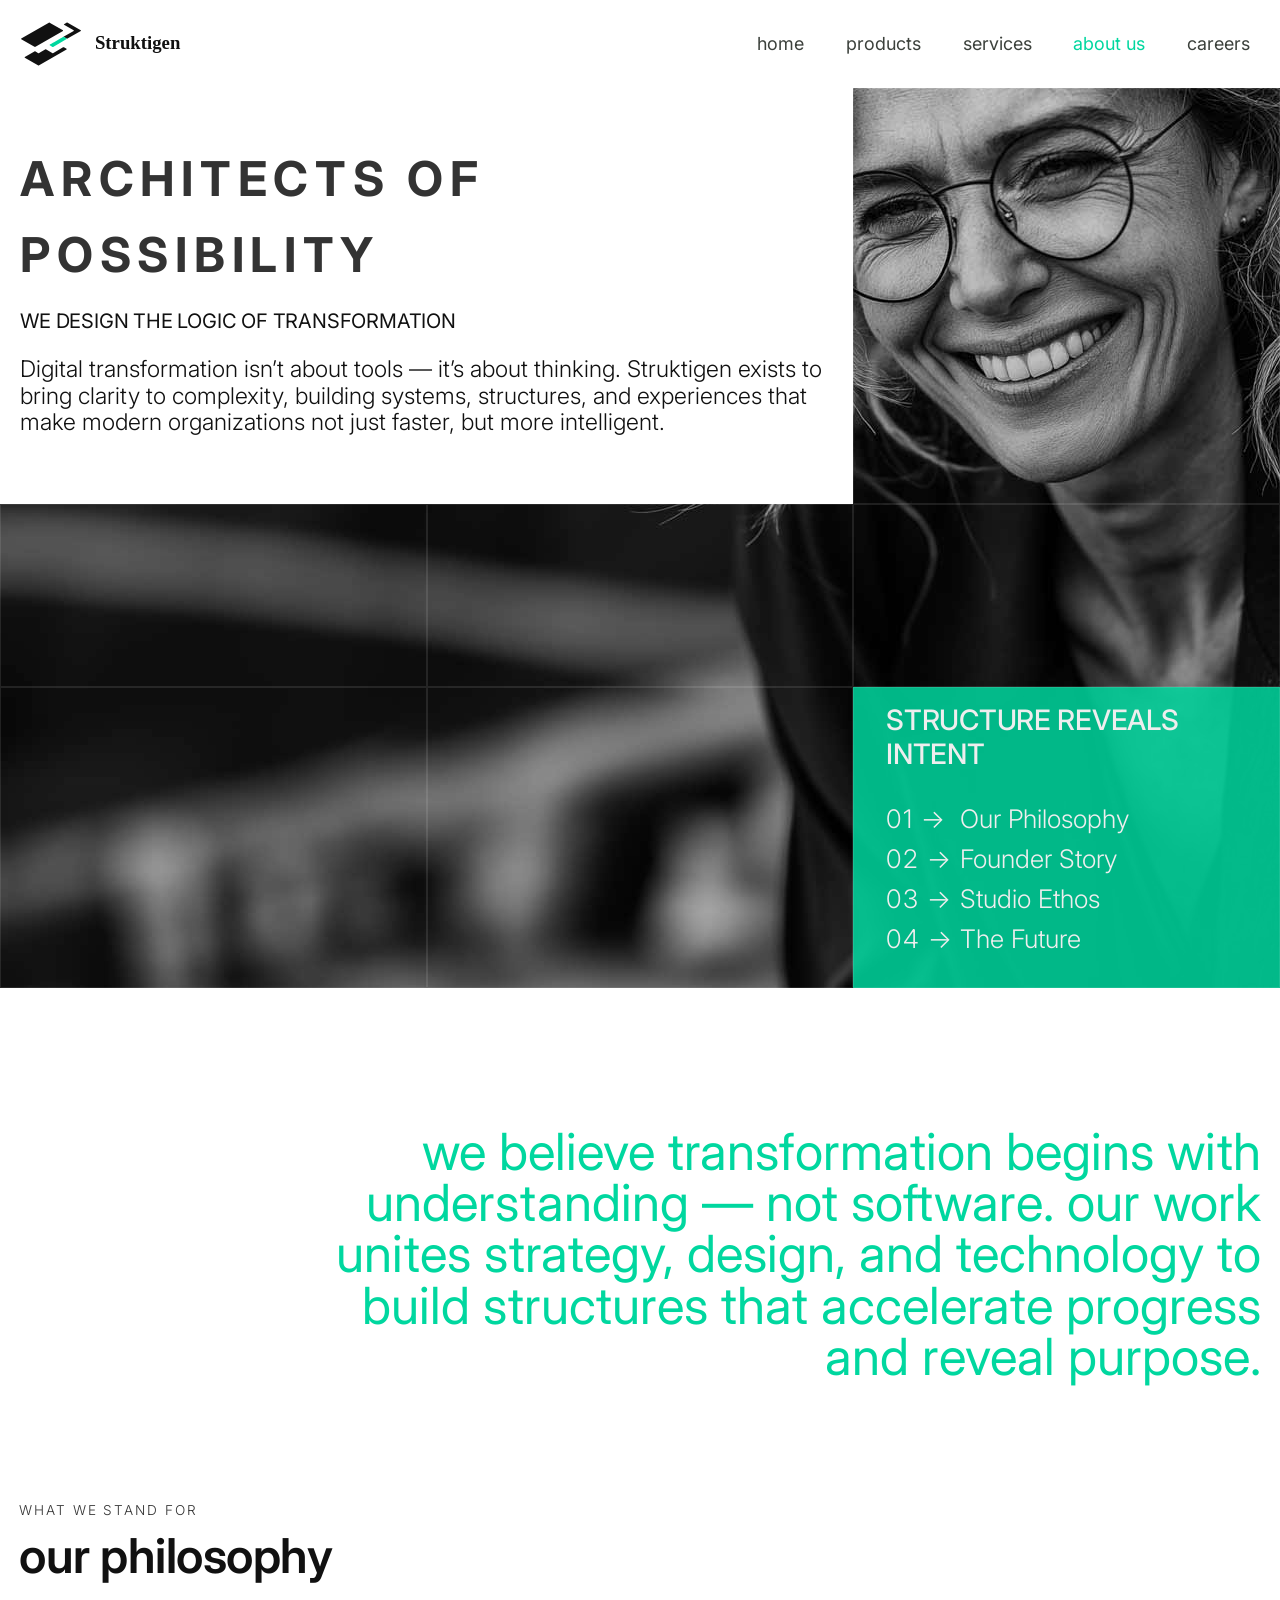
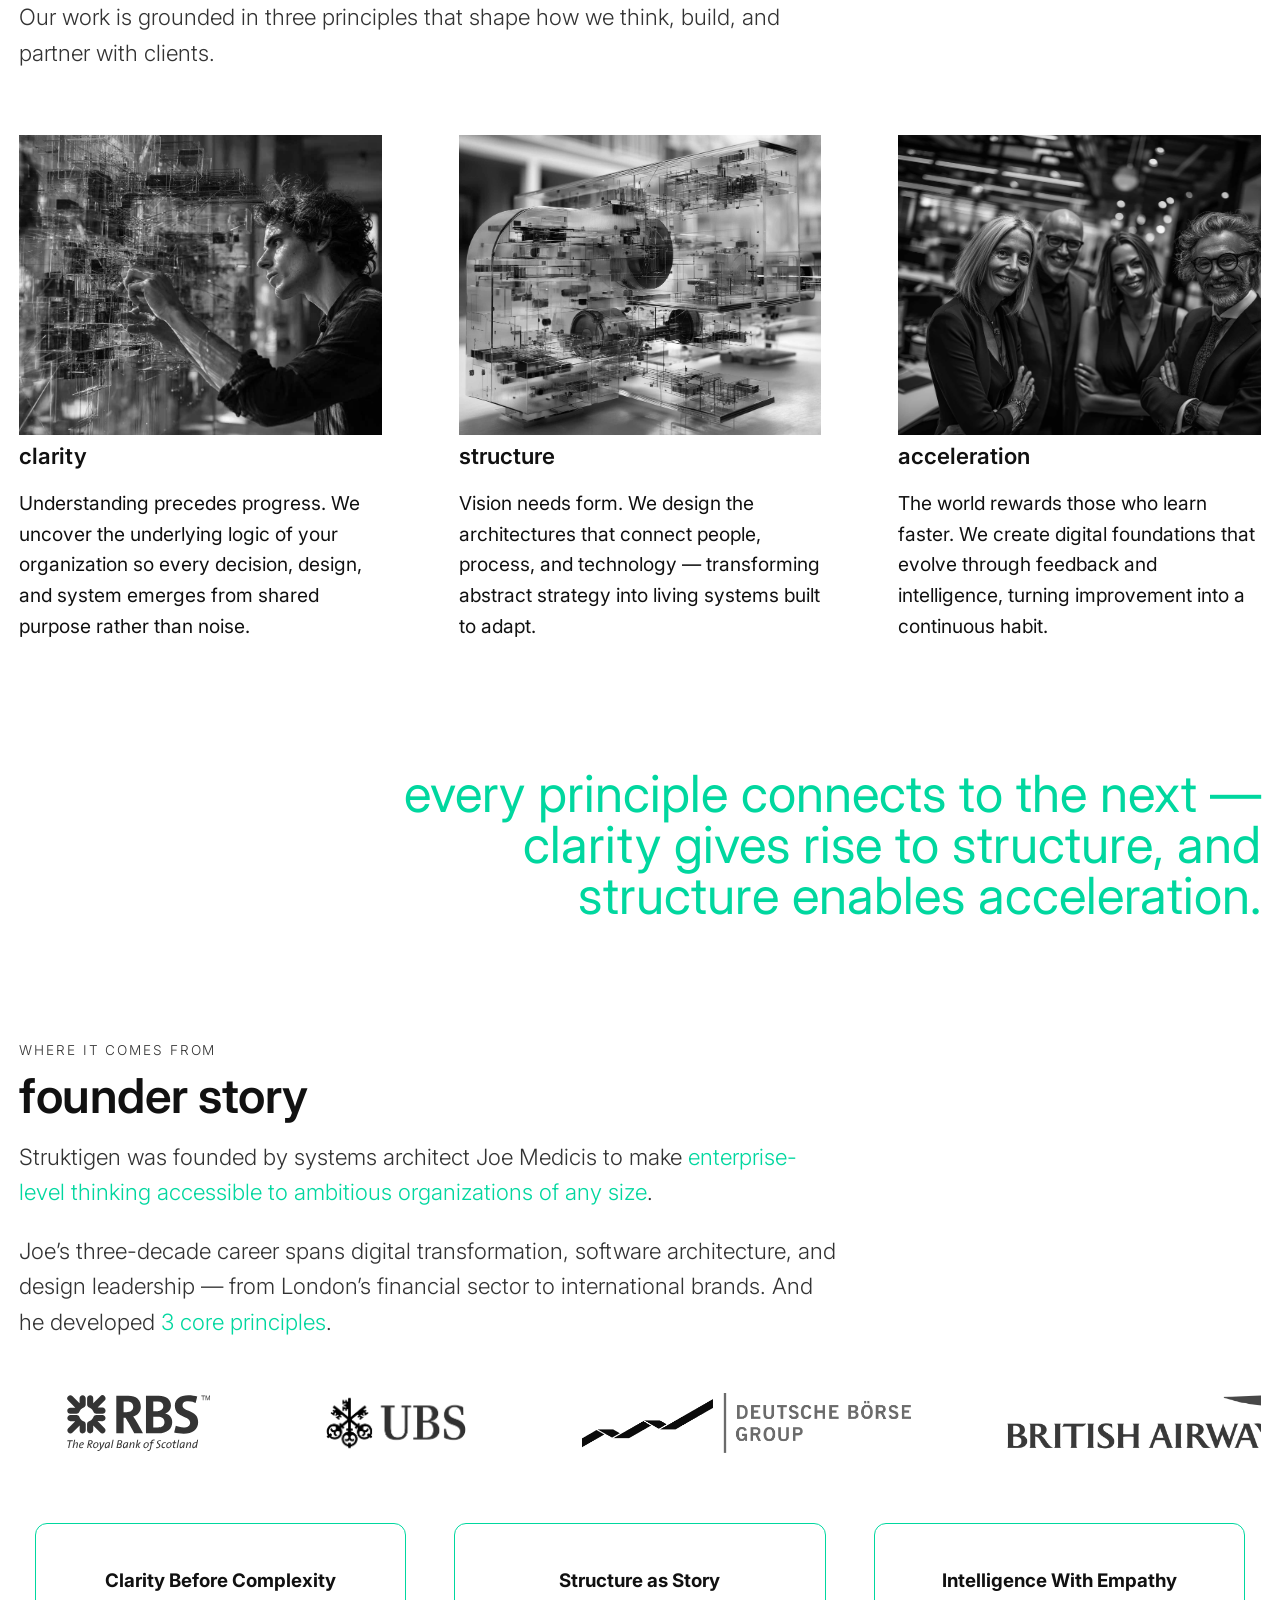
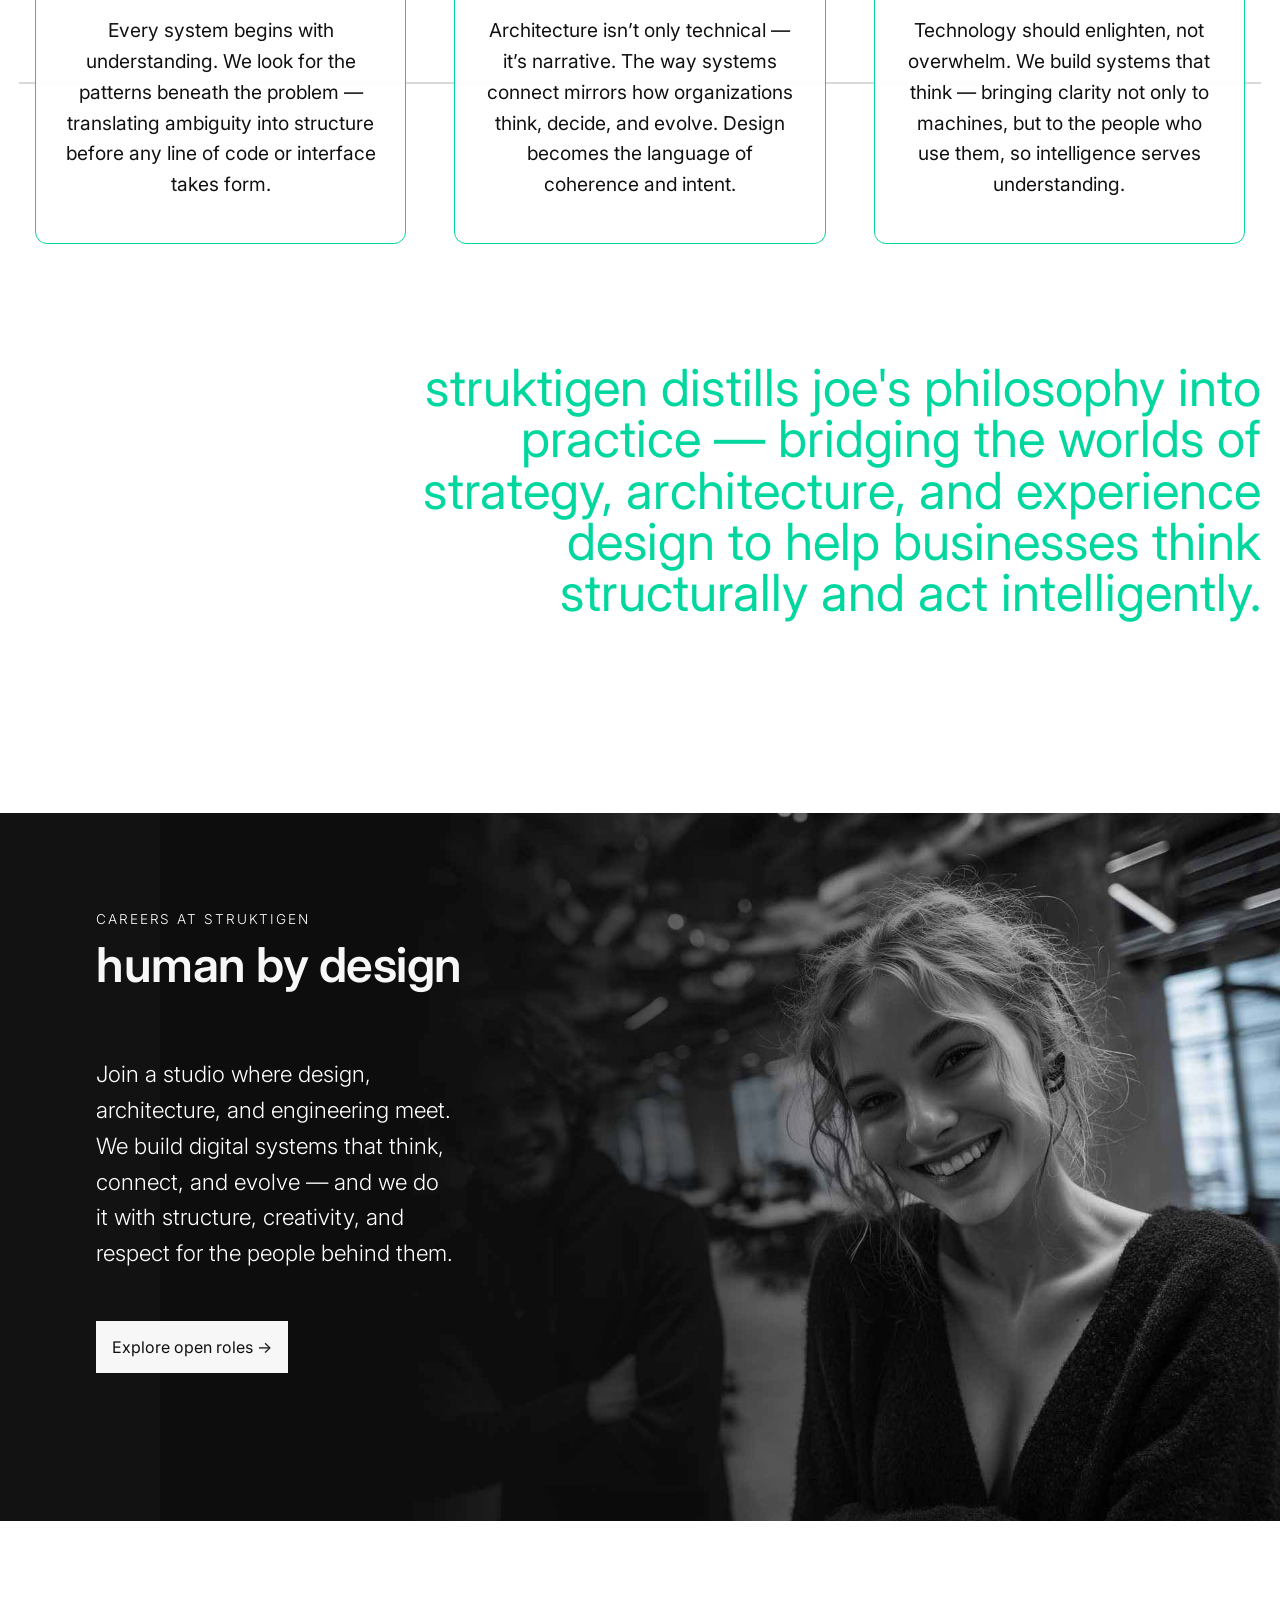
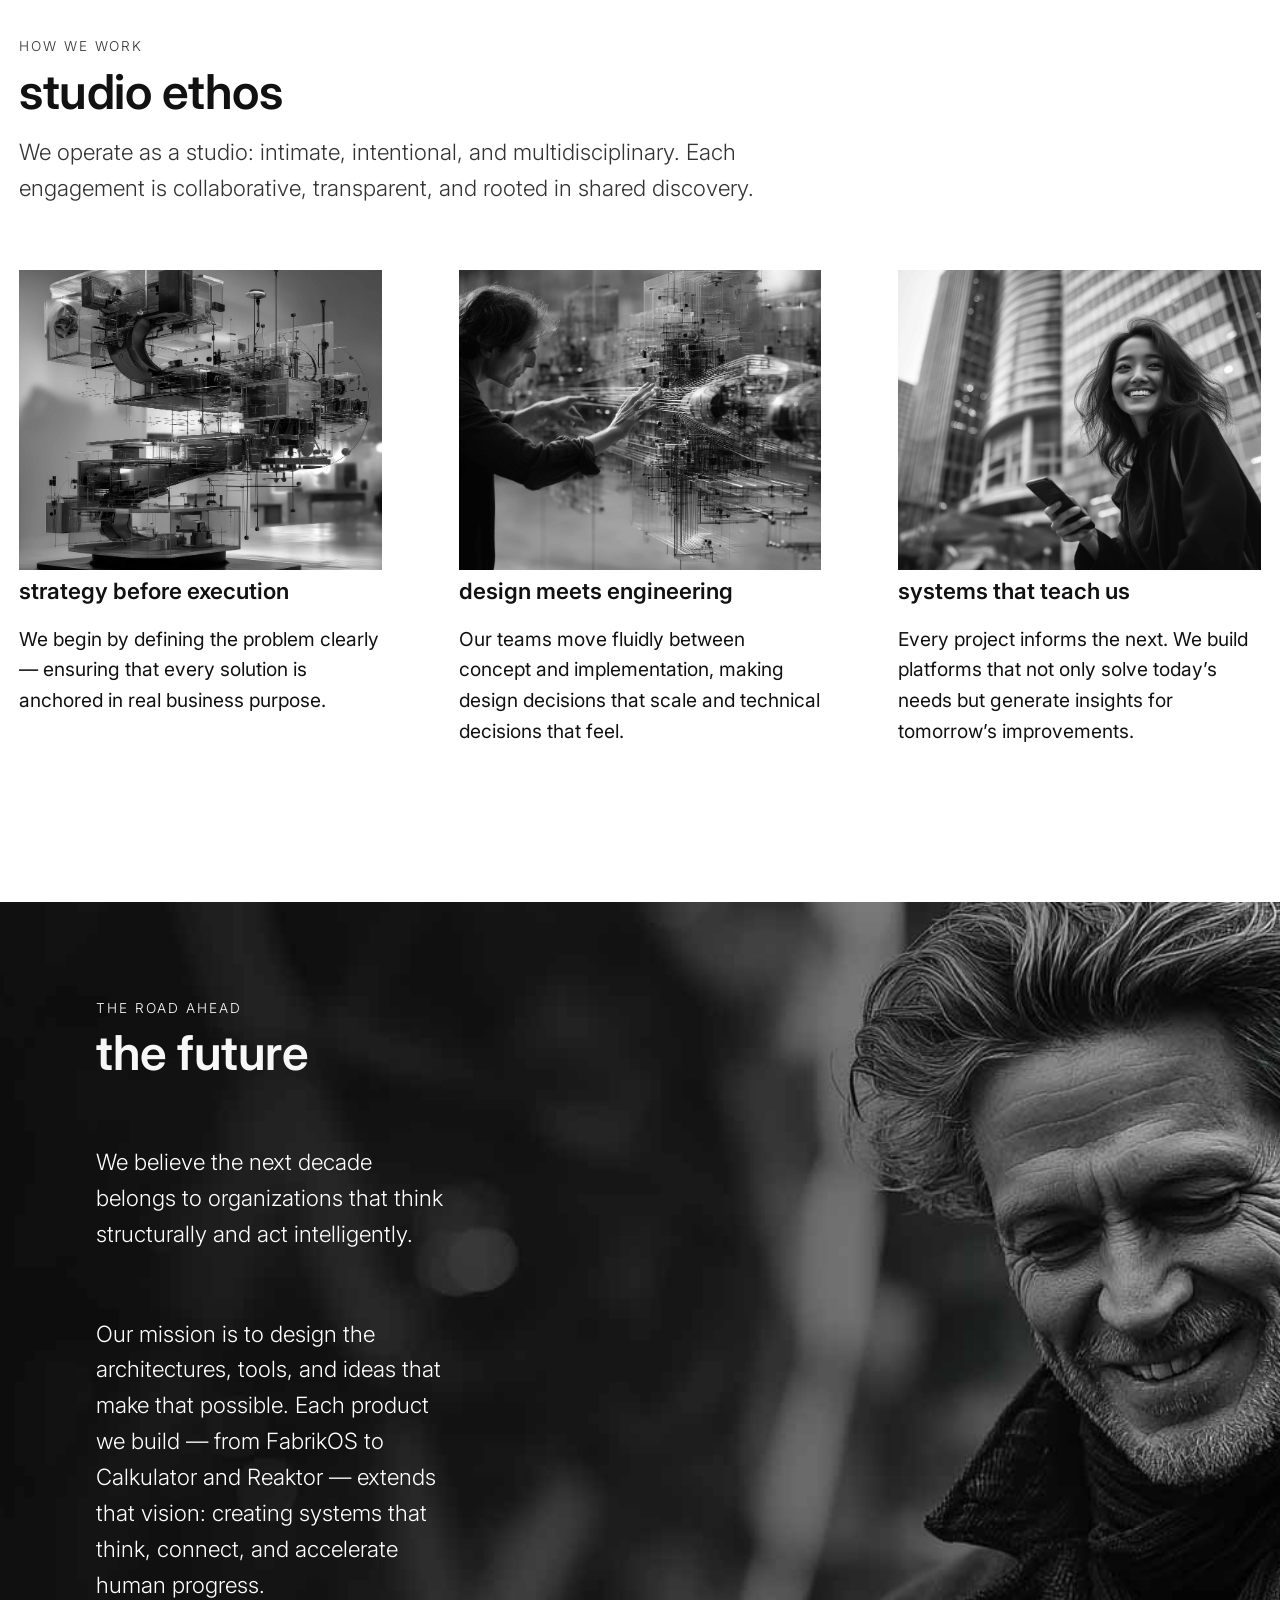
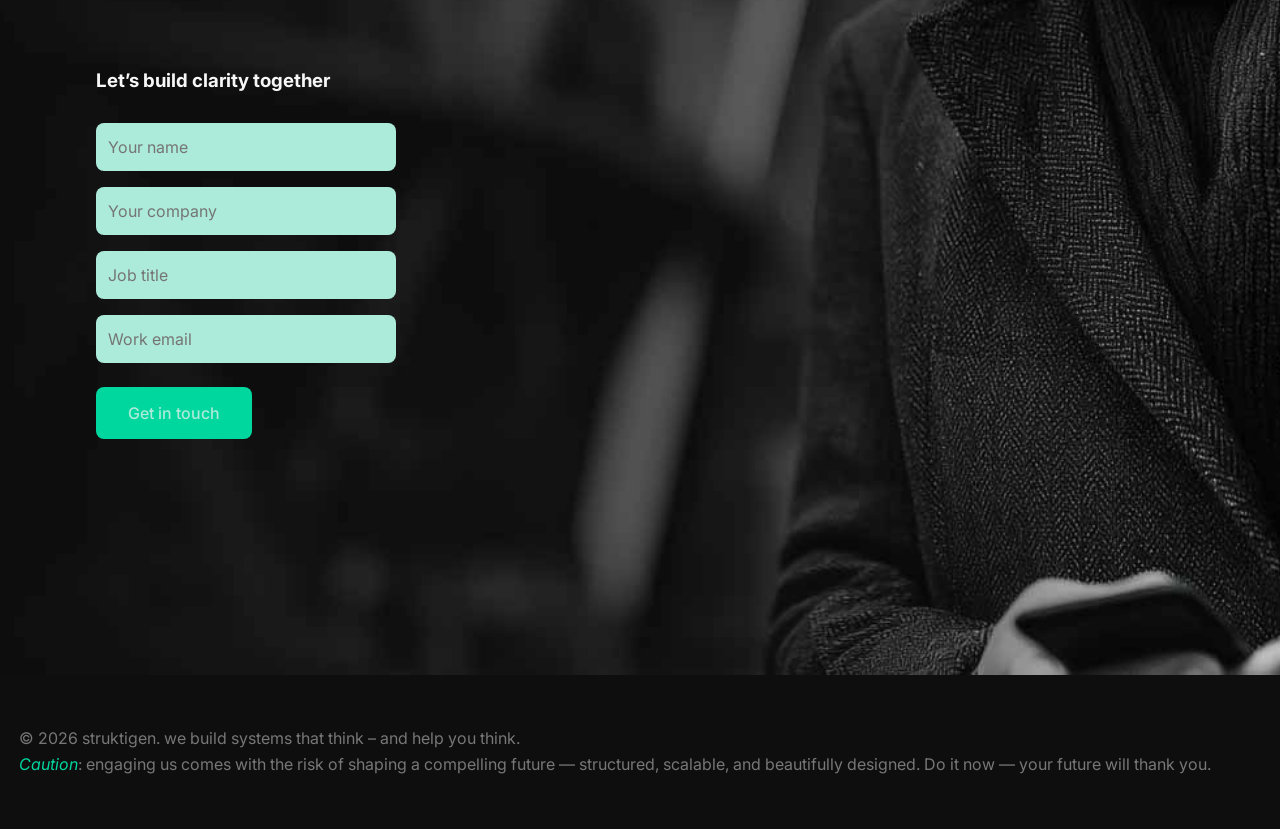
==== commit 24a2adc3: "Updated website" ====
--- a/about/index.html
+++ b/about/index.html
@@ -25,7 +25,7 @@
 
   <link rel="preconnect" href="https://fonts.googleapis.com">
   <link rel="preconnect" href="https://fonts.gstatic.com" crossorigin>
-  <link rel="preload" href="https://fonts.googleapis.com/css2?family=Inter:ital,opsz,wght@0,14..32,100..900;1,14..32,100..900&family=Lato:ital,wght@0,100;0,300;0,400;0,700;0,900;1,100;1,300;1,400;1,700;1,900&family=Special+Gothic+Expanded+One&display=swap" rel="stylesheet">
+  <link href="https://fonts.googleapis.com/css2?family=Inter:ital,opsz,wght@0,14..32,100..900;1,14..32,100..900&family=Lato:ital,wght@0,100;0,300;0,400;0,700;0,900;1,100;1,300;1,400;1,700;1,900&family=Special+Gothic+Expanded+One&display=swap" rel="stylesheet">
 
   <link rel="preload" href="/assets/fonts/guggenheim-sans/woff/Guggenheim-Thin.woff2" as="font" type="font/woff2" >
   <link rel="preload" href="/assets/fonts/guggenheim-sans/woff/Guggenheim-Light.woff2" as="font" type="font/woff2" >
--- a/assets/styles.css
+++ b/assets/styles.css
@@ -15,15 +15,15 @@
   --maxw: 1320px;
   --gap: clamp(1.2rem, 5rem, 10rem);
   --radius: 14px;
-  --text: #1b1b1d;
+  --text: #111111;
   --muted: #333;
   --bg: #ffffff;
   --card: #ffffff;
   --line: #e8e8ef;
   --grid: #d9d9d9;          /* grid line color */
-  --brand-white: #f0ebdc;
+  --brand-white: #acead9;
   /* --brand-primary: #9A0013; */
-  --brand-primary: #FF5C00;
+  --brand-primary: #00d79f;
   --brand-primary-bg-alpha: rgba(41, 69, 101, 0.5);
   --brand-secondary: #5C00FF;
   --brand-secondary-bg-alpha: rgba(86, 155, 151, 0.5);
@@ -56,7 +56,7 @@
   --grid-bg: #f8f9fb;
   --hour-line: #e6e8ee;
   --accent: #3b82f6;        /* podes ajustar a cor do evento */
-  --text: #0f172a;
+  --text: #111111;
   /* --muted: #64748b; */
   --radius: 10px;
 }
@@ -76,8 +76,13 @@
 body{
   color:var(--text);
   background:var(--bg);
-  font-family: system-ui, -apple-system, Segoe UI, Roboto, Ubuntu, 'Helvetica Neue', Arial, 'Noto Sans';
+  font-family: 'Inter', 'Helvetica Neue', Arial, sans-serif;
   line-height:1.6;
+}
+
+/* Enforce Inter across the whole site, including custom elements and form controls. */
+body, body * {
+  font-family: 'Inter', 'Helvetica Neue', Arial, sans-serif !important;
 }
 
 .wrap{
@@ -115,7 +120,10 @@
 .btn{
   display:inline-block; text-decoration:none;
   border:1px solid var(--line);
-  padding:.55rem .85rem; 
+  border-radius: 8px;
+  padding:16px 32px;
+  font-size: 16px;
+  font-weight: 500;
 }
 .btn:hover{filter:brightness(1.05)}
 /* Footer */
@@ -138,7 +146,7 @@
 .left-align{text-align:left;}
 .right-align{text-align:right;}
 .center{text-align:center;}
-.black-text{color:black;}
+.black-text{color:#111111;}
 .discreet {
   color: var(--muted)
 }
@@ -528,7 +536,7 @@
 }
 .insight-banner .button.alt {
   background: #f7f7f7;
-  color: #111;
+  color: #111111;
 }
 .insight-banner .button.alt:hover {
   background: #ddd;
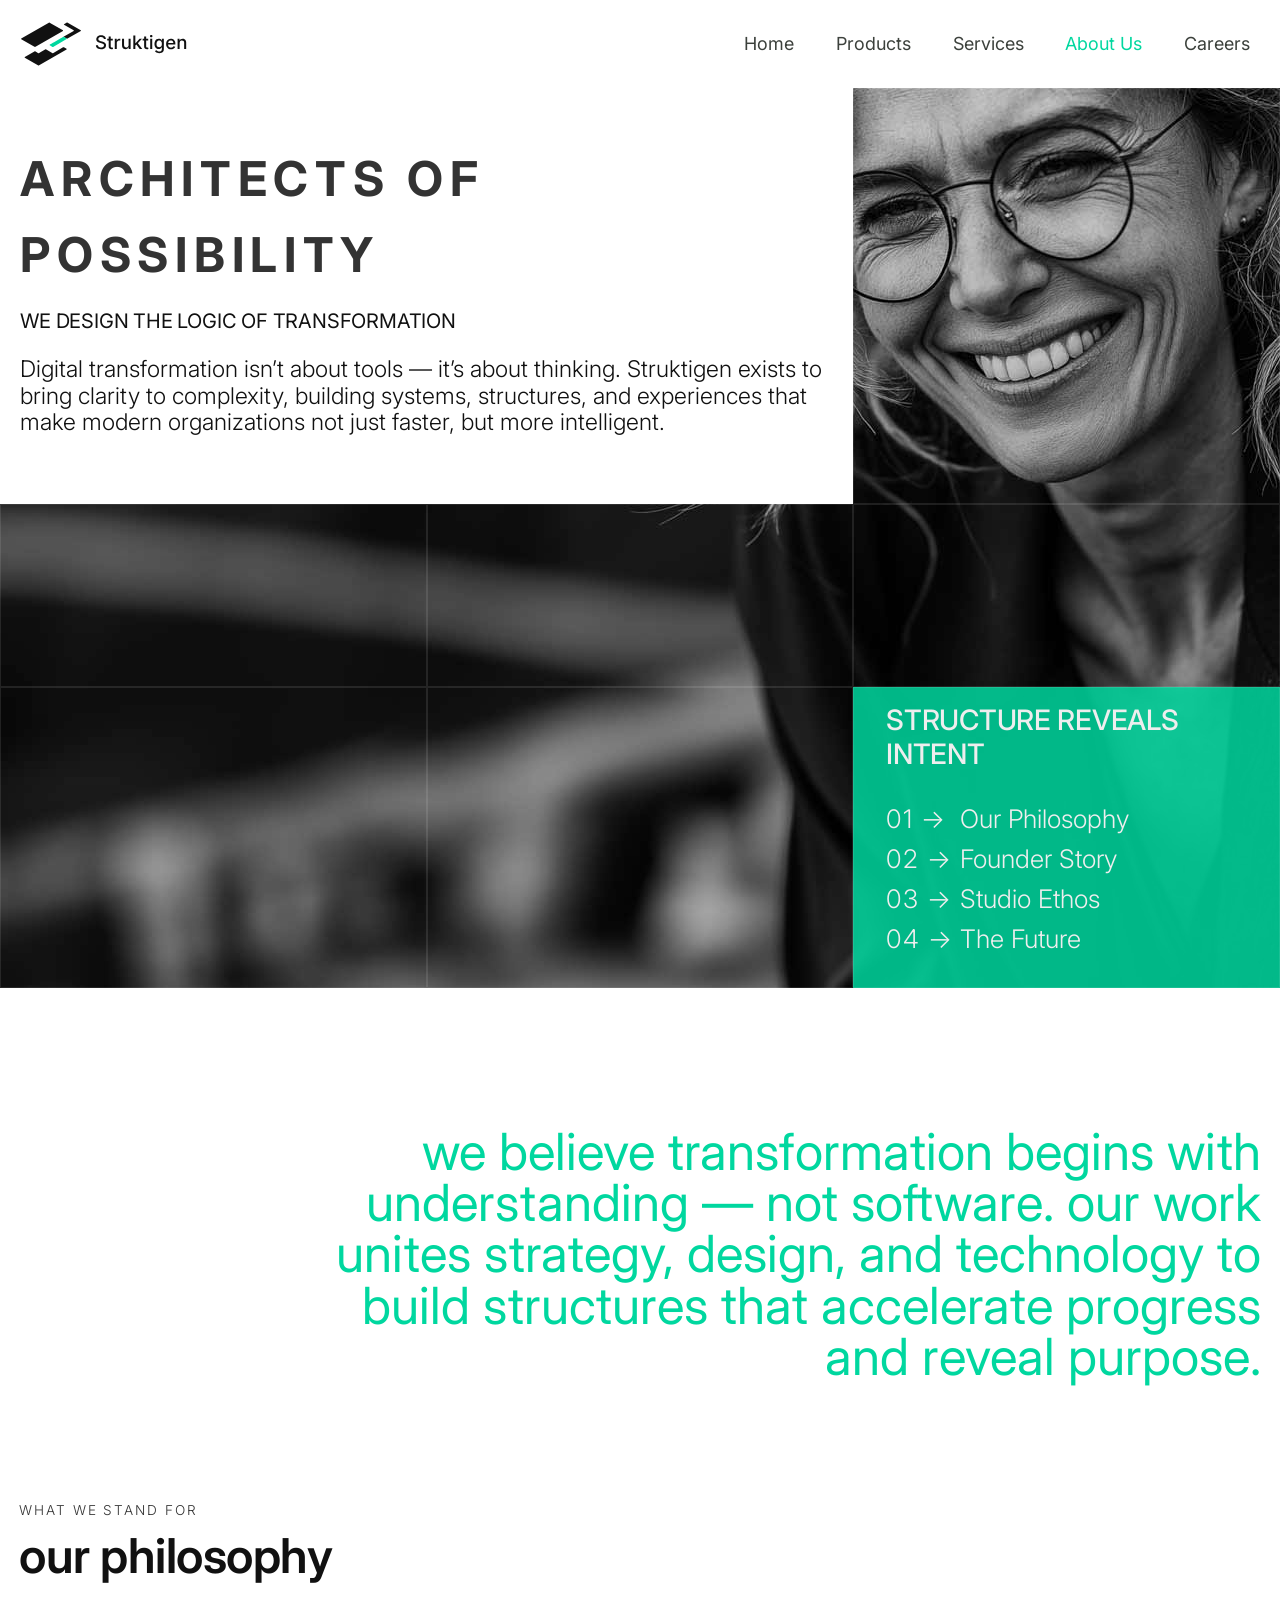
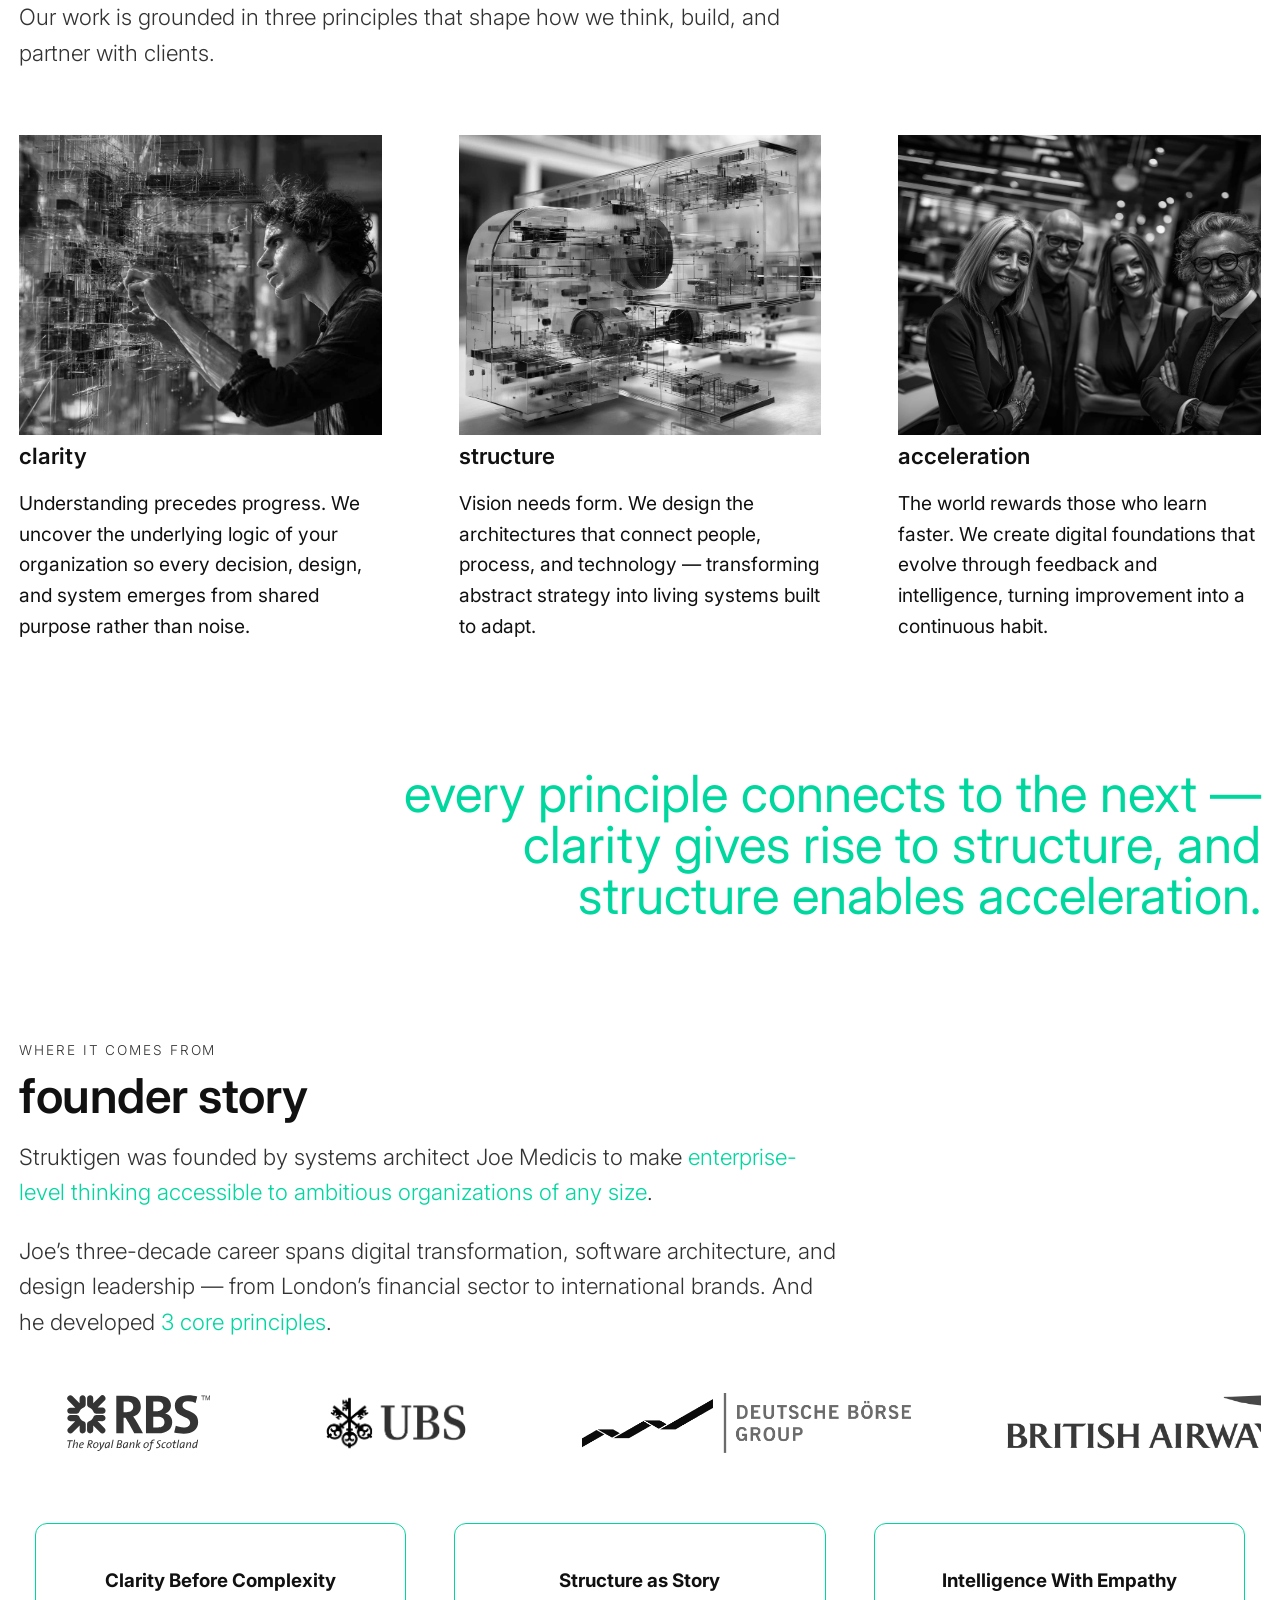
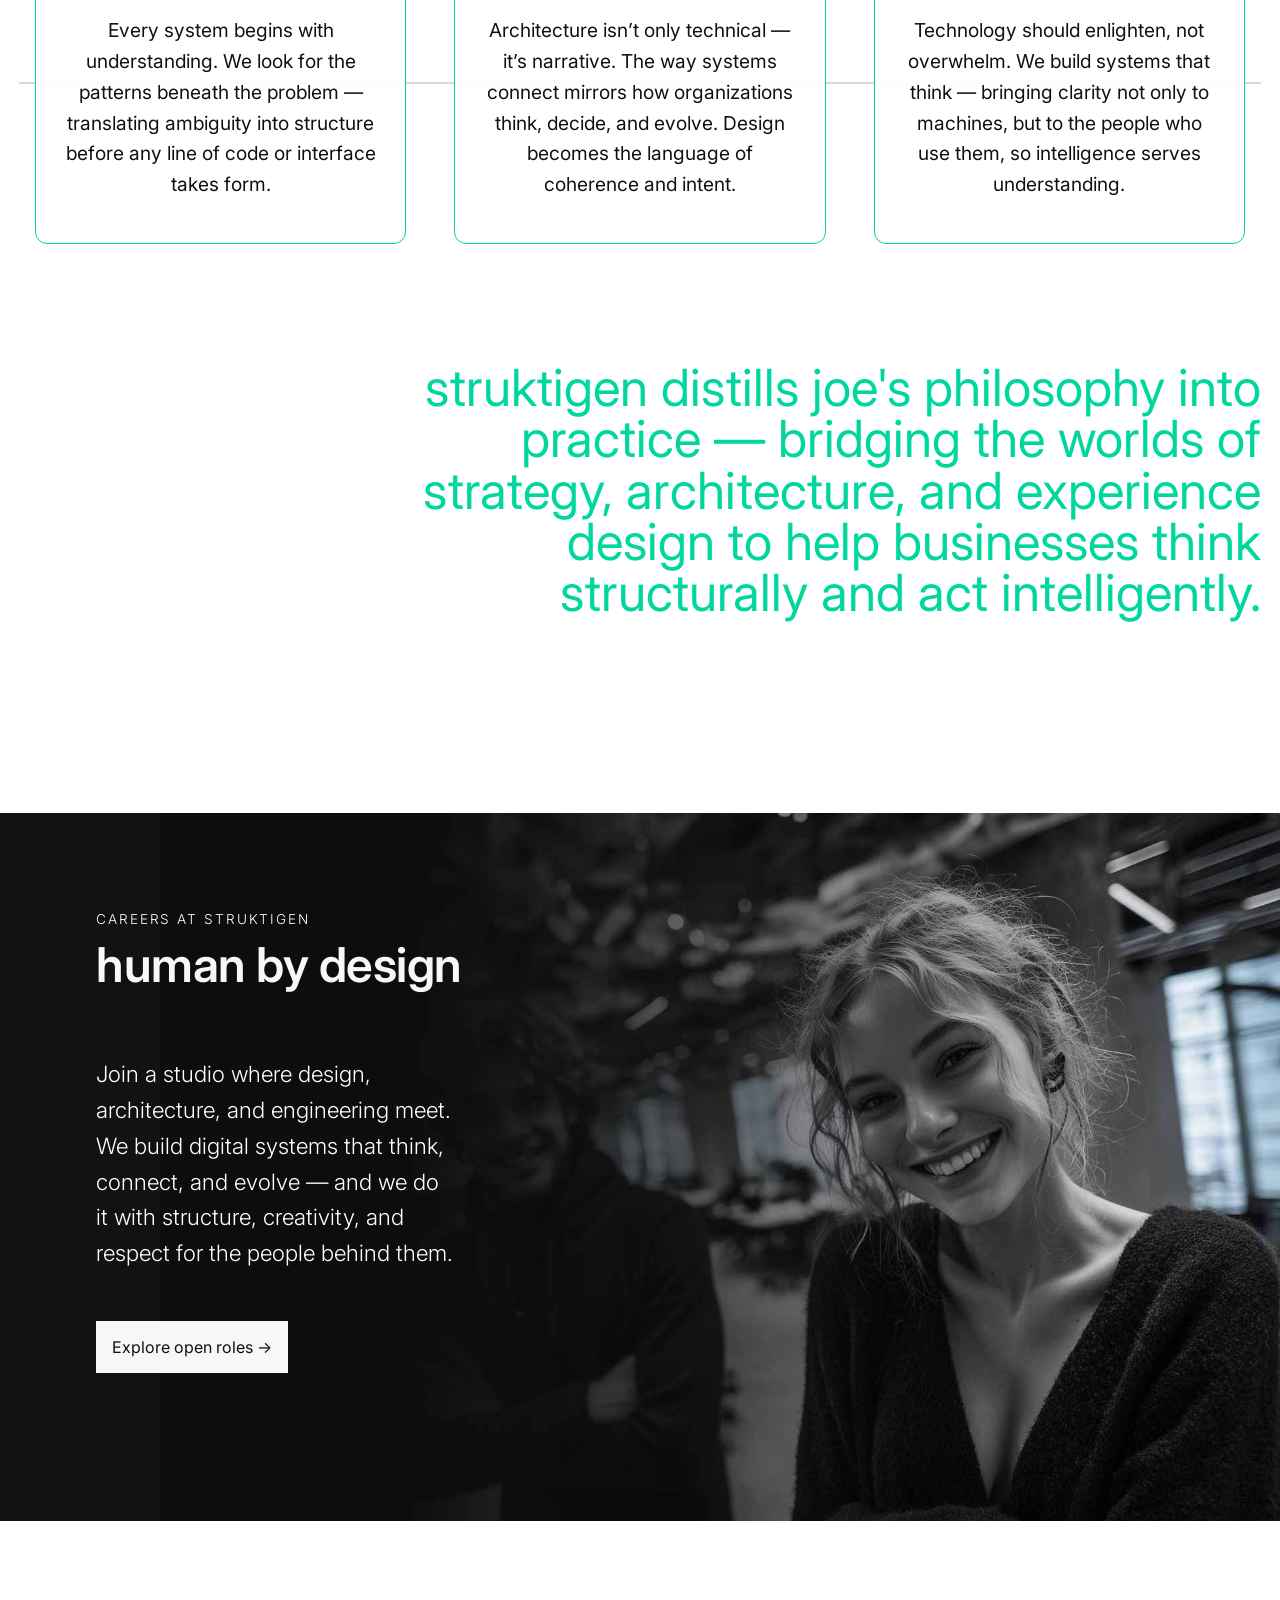
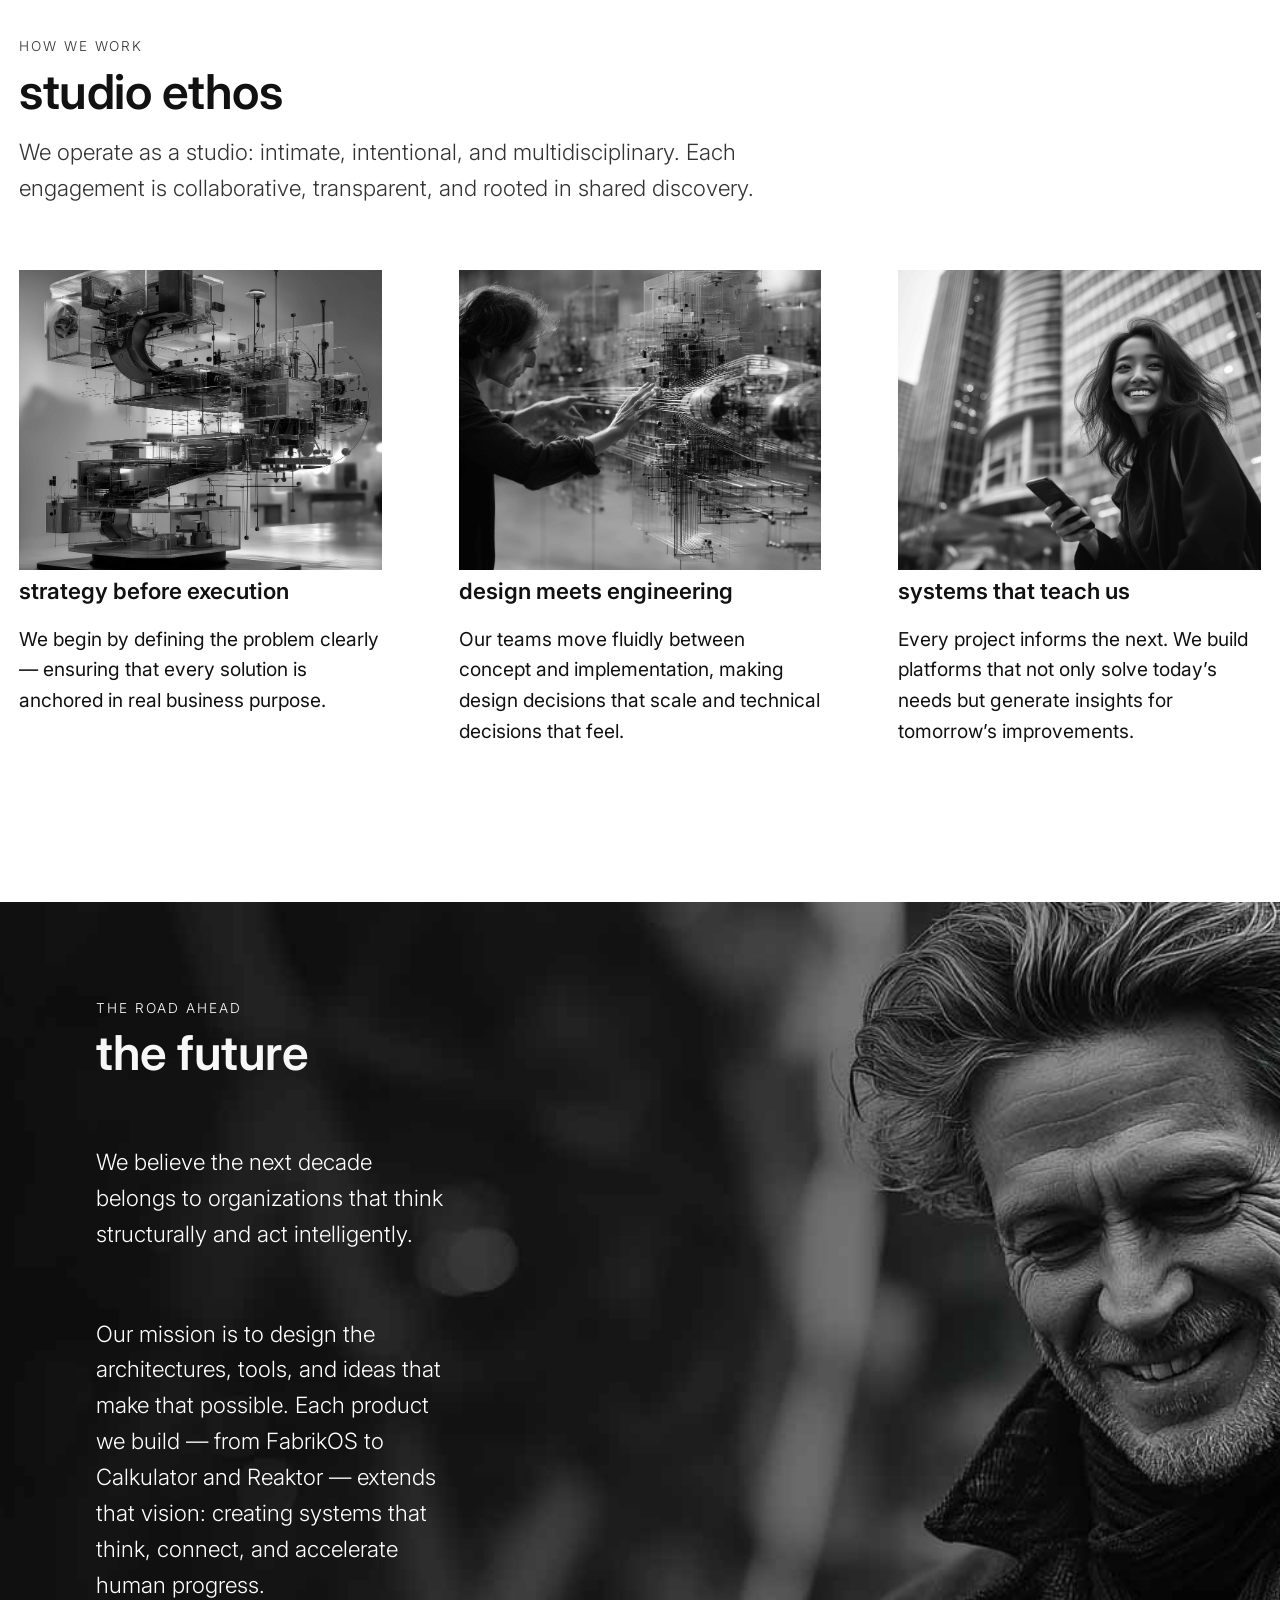
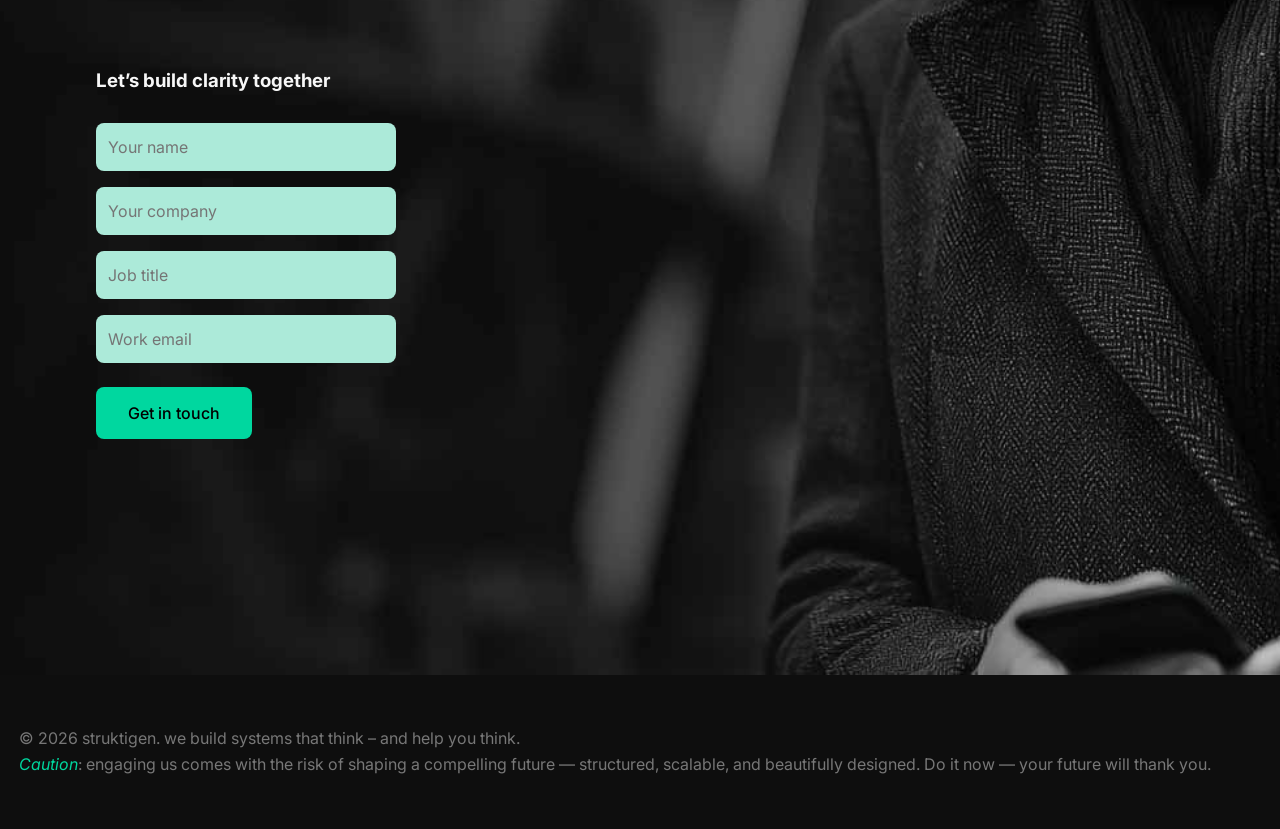
==== commit 85a33c1b: "Update erros in the CamelCase" ====
--- a/about/index.html
+++ b/about/index.html
@@ -43,11 +43,11 @@
     height="0" width="0" style="display:none;visibility:hidden"></iframe></noscript>
     <!-- End Google Tag Manager (noscript) -->
   <py-header subtitle="">
-    <a href="/">home</a>
-    <a href="/products/">products</a>
-    <a href="/services/">services</a>
-    <a href="/about/" class="active">about us</a>
-    <a href="/careers/">careers</a>
+    <a href="/">Home</a>
+    <a href="/products/">Products</a>
+    <a href="/services/">Services</a>
+    <a href="/about/" class="active">About Us</a>
+    <a href="/careers/">Careers</a>
 
   </py-header>
 
